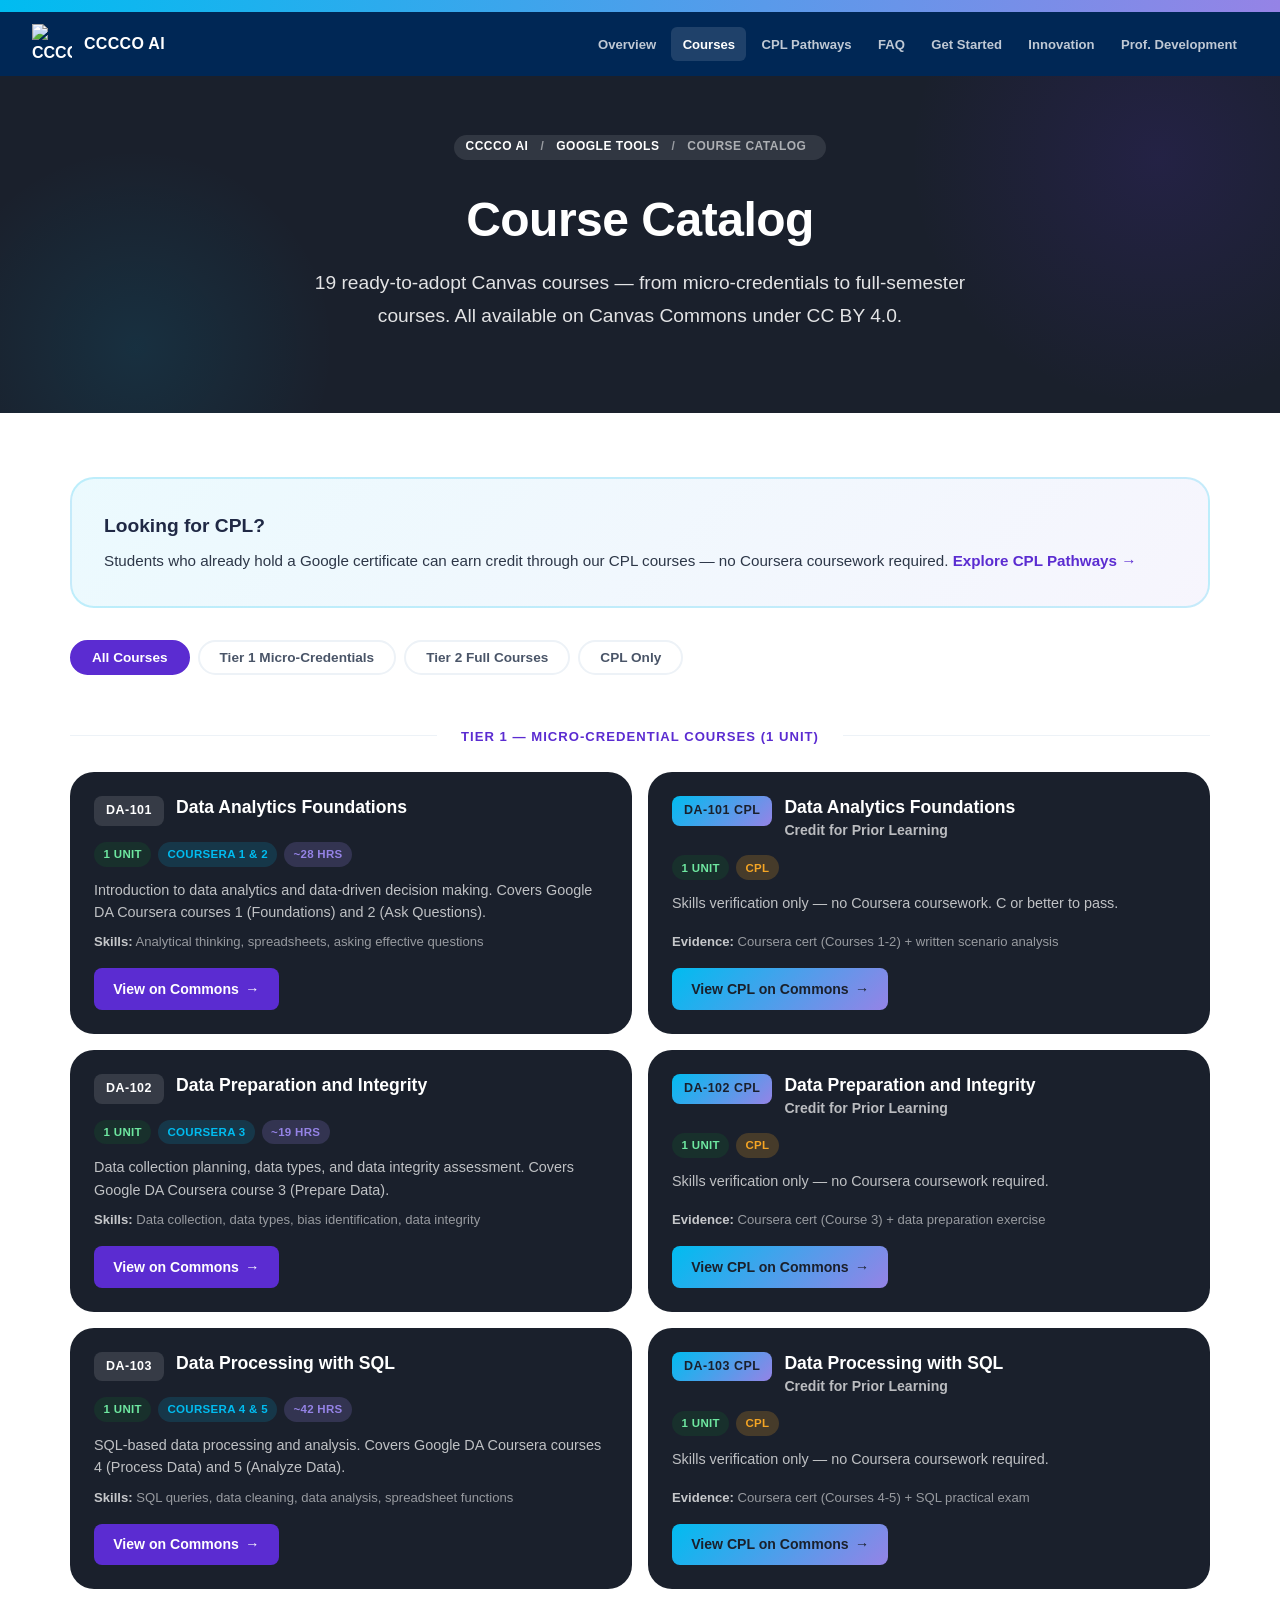
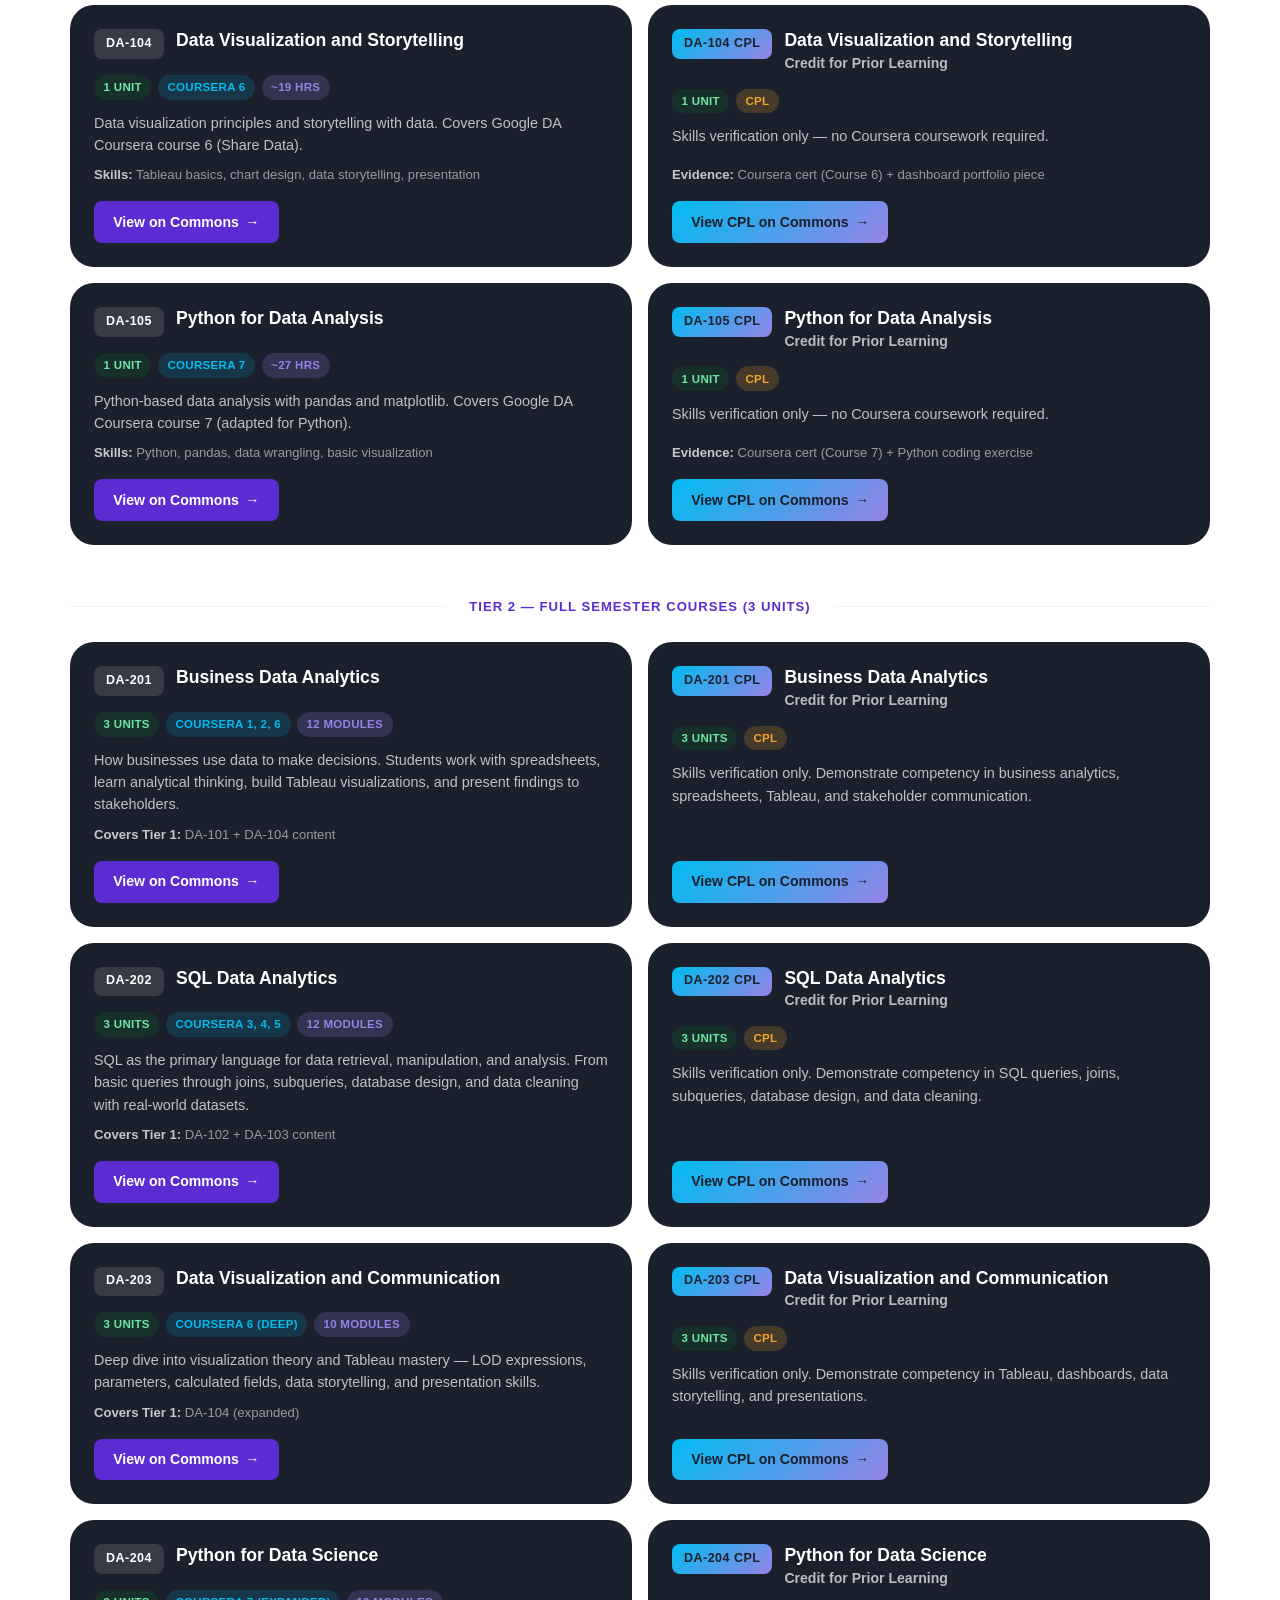
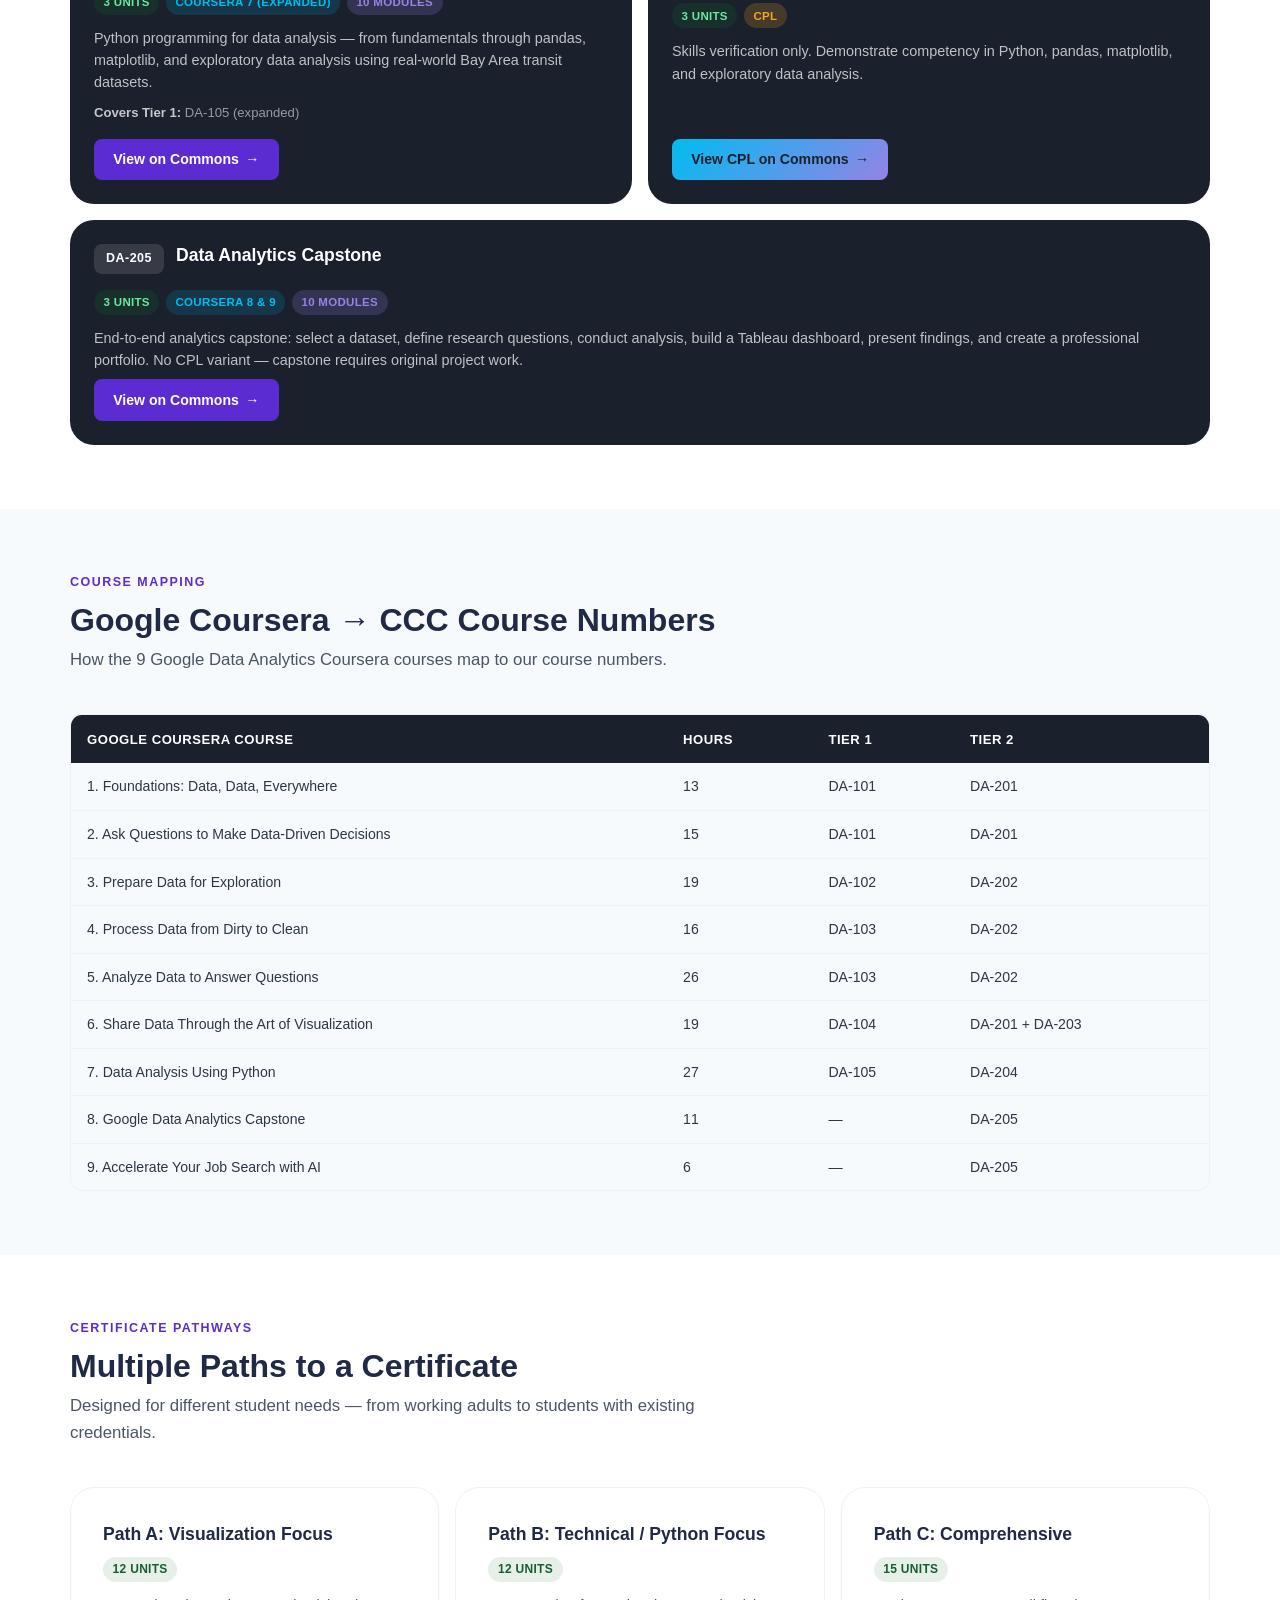
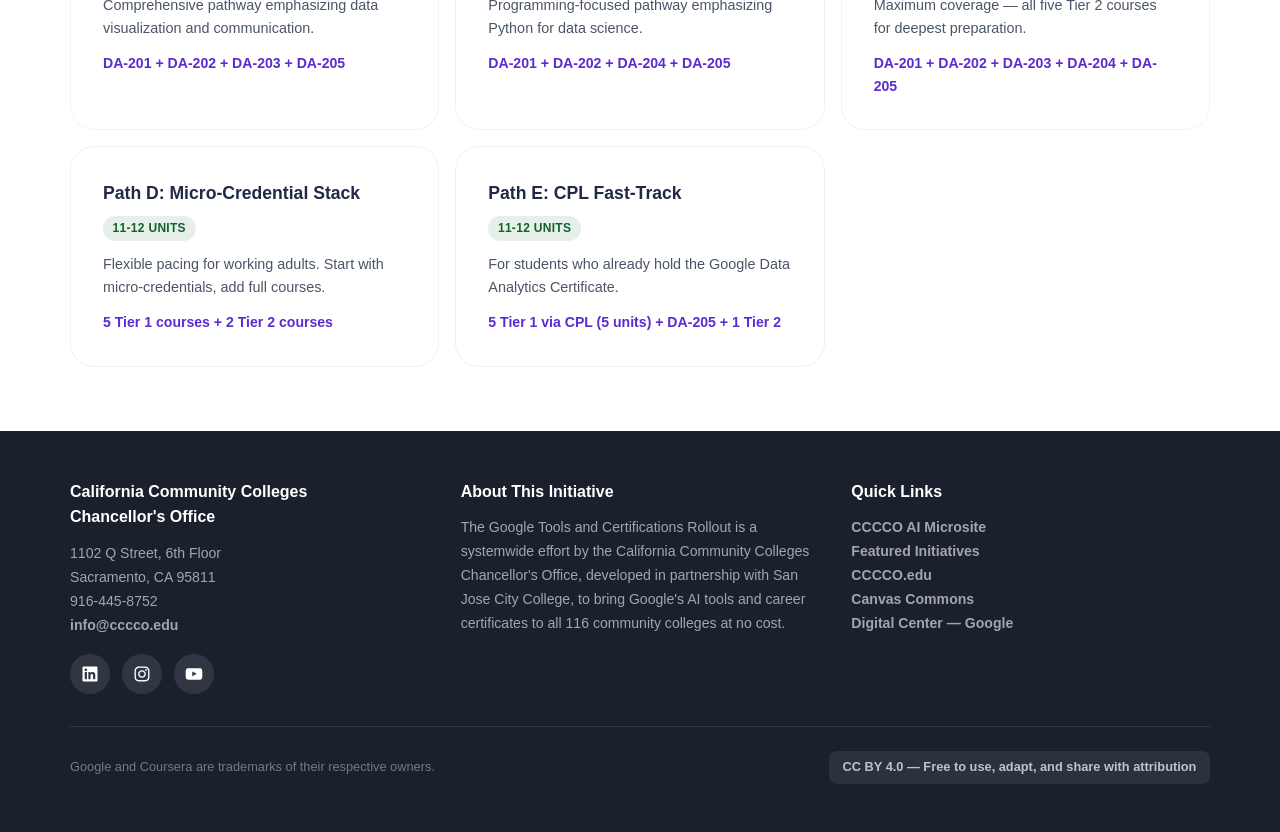
==== courses.html @ 45eefa28 "Initial microsite for CCC Google Tools & Certifications" ====
<!DOCTYPE html>
<html lang="en">
<head>
  <meta charset="UTF-8">
  <meta name="viewport" content="width=device-width, initial-scale=1.0">
  <title>Course Catalog — CCC Google Data Analytics</title>
  <link rel="stylesheet" href="css/style.css">
</head>
<body data-page="courses">

  <div id="site-header"></div>

  <!-- ═══ Hero ═══ -->
  <section class="hero hero-sm">
    <div class="container">
      <nav class="breadcrumb" aria-label="Breadcrumb">
        <a href="https://ai.cccco.edu/">CCCCO AI</a>
        <span class="sep">/</span>
        <a href="index.html">Google Tools</a>
        <span class="sep">/</span>
        <span class="current">Course Catalog</span>
      </nav>
      <h1>Course Catalog</h1>
      <p class="lead">19 ready-to-adopt Canvas courses — from micro-credentials to full-semester courses. All available on Canvas Commons under CC BY 4.0.</p>
    </div>
  </section>

  <!-- ═══ Courses ═══ -->
  <section>
    <div class="container">

      <div class="cpl-highlight mb-4">
        <h3>Looking for CPL?</h3>
        <p>Students who already hold a Google certificate can earn credit through our CPL courses — no Coursera coursework required. <a href="cpl.html">Explore CPL Pathways &rarr;</a></p>
      </div>

      <div class="filter-bar">
        <button class="filter-btn active" onclick="filterCourses('all', this)">All Courses</button>
        <button class="filter-btn" onclick="filterCourses('tier1', this)">Tier 1 Micro-Credentials</button>
        <button class="filter-btn" onclick="filterCourses('tier2', this)">Tier 2 Full Courses</button>
        <button class="filter-btn" onclick="filterCourses('cpl', this)">CPL Only</button>
      </div>

      <!-- ── Tier 1 ── -->
      <div class="tier-divider" data-tier="tier1"><span>Tier 1 — Micro-Credential Courses (1 Unit)</span></div>
      <div class="card-grid">

        <div class="card course-card" data-tier="tier1" data-cpl="no">
          <div class="card-inner">
            <div class="card-top"><span class="card-id">DA-101</span><div class="card-title">Data Analytics Foundations</div></div>
            <div class="card-meta"><span class="meta-tag units">1 Unit</span><span class="meta-tag coursera">Coursera 1 &amp; 2</span><span class="meta-tag hours">~28 hrs</span></div>
            <p class="card-desc">Introduction to data analytics and data-driven decision making. Covers Google DA Coursera courses 1 (Foundations) and 2 (Ask Questions).</p>
            <p class="card-skills"><strong>Skills:</strong> Analytical thinking, spreadsheets, asking effective questions</p>
            <div class="card-actions"><a href="https://lor.instructure.com/resources?query=DA-101+CCC+Google+Data+Analytics&type=Course" target="_blank" class="btn btn-primary">View on Commons <span class="arrow">&rarr;</span></a></div>
          </div>
        </div>

        <div class="card course-card" data-tier="tier1" data-cpl="yes">
          <div class="card-inner">
            <div class="card-top"><span class="card-id cpl">DA-101 CPL</span><div class="card-title">Data Analytics Foundations<em>Credit for Prior Learning</em></div></div>
            <div class="card-meta"><span class="meta-tag units">1 Unit</span><span class="meta-tag cpl-tag">CPL</span></div>
            <p class="card-desc">Skills verification only — no Coursera coursework. C or better to pass.</p>
            <p class="card-skills"><strong>Evidence:</strong> Coursera cert (Courses 1-2) + written scenario analysis</p>
            <div class="card-actions"><a href="https://lor.instructure.com/resources?query=Data+Analytics+Foundations+CPL+CCC+Google&type=Course" target="_blank" class="btn btn-teal">View CPL on Commons <span class="arrow">&rarr;</span></a></div>
          </div>
        </div>

        <div class="card course-card" data-tier="tier1" data-cpl="no">
          <div class="card-inner">
            <div class="card-top"><span class="card-id">DA-102</span><div class="card-title">Data Preparation and Integrity</div></div>
            <div class="card-meta"><span class="meta-tag units">1 Unit</span><span class="meta-tag coursera">Coursera 3</span><span class="meta-tag hours">~19 hrs</span></div>
            <p class="card-desc">Data collection planning, data types, and data integrity assessment. Covers Google DA Coursera course 3 (Prepare Data).</p>
            <p class="card-skills"><strong>Skills:</strong> Data collection, data types, bias identification, data integrity</p>
            <div class="card-actions"><a href="https://lor.instructure.com/resources?query=DA-102+Data+Preparation+CCC+Google&type=Course" target="_blank" class="btn btn-primary">View on Commons <span class="arrow">&rarr;</span></a></div>
          </div>
        </div>

        <div class="card course-card" data-tier="tier1" data-cpl="yes">
          <div class="card-inner">
            <div class="card-top"><span class="card-id cpl">DA-102 CPL</span><div class="card-title">Data Preparation and Integrity<em>Credit for Prior Learning</em></div></div>
            <div class="card-meta"><span class="meta-tag units">1 Unit</span><span class="meta-tag cpl-tag">CPL</span></div>
            <p class="card-desc">Skills verification only — no Coursera coursework required.</p>
            <p class="card-skills"><strong>Evidence:</strong> Coursera cert (Course 3) + data preparation exercise</p>
            <div class="card-actions"><a href="https://lor.instructure.com/resources?query=DA-102+Data+Preparation+Integrity+CPL+CCC&type=Course" target="_blank" class="btn btn-teal">View CPL on Commons <span class="arrow">&rarr;</span></a></div>
          </div>
        </div>

        <div class="card course-card" data-tier="tier1" data-cpl="no">
          <div class="card-inner">
            <div class="card-top"><span class="card-id">DA-103</span><div class="card-title">Data Processing with SQL</div></div>
            <div class="card-meta"><span class="meta-tag units">1 Unit</span><span class="meta-tag coursera">Coursera 4 &amp; 5</span><span class="meta-tag hours">~42 hrs</span></div>
            <p class="card-desc">SQL-based data processing and analysis. Covers Google DA Coursera courses 4 (Process Data) and 5 (Analyze Data).</p>
            <p class="card-skills"><strong>Skills:</strong> SQL queries, data cleaning, data analysis, spreadsheet functions</p>
            <div class="card-actions"><a href="https://lor.instructure.com/resources?query=DA-103+Data+Processing+SQL+CCC+Google&type=Course" target="_blank" class="btn btn-primary">View on Commons <span class="arrow">&rarr;</span></a></div>
          </div>
        </div>

        <div class="card course-card" data-tier="tier1" data-cpl="yes">
          <div class="card-inner">
            <div class="card-top"><span class="card-id cpl">DA-103 CPL</span><div class="card-title">Data Processing with SQL<em>Credit for Prior Learning</em></div></div>
            <div class="card-meta"><span class="meta-tag units">1 Unit</span><span class="meta-tag cpl-tag">CPL</span></div>
            <p class="card-desc">Skills verification only — no Coursera coursework required.</p>
            <p class="card-skills"><strong>Evidence:</strong> Coursera cert (Courses 4-5) + SQL practical exam</p>
            <div class="card-actions"><a href="https://lor.instructure.com/resources?query=DA-103+Data+Processing+SQL+CPL+CCC&type=Course" target="_blank" class="btn btn-teal">View CPL on Commons <span class="arrow">&rarr;</span></a></div>
          </div>
        </div>

        <div class="card course-card" data-tier="tier1" data-cpl="no">
          <div class="card-inner">
            <div class="card-top"><span class="card-id">DA-104</span><div class="card-title">Data Visualization and Storytelling</div></div>
            <div class="card-meta"><span class="meta-tag units">1 Unit</span><span class="meta-tag coursera">Coursera 6</span><span class="meta-tag hours">~19 hrs</span></div>
            <p class="card-desc">Data visualization principles and storytelling with data. Covers Google DA Coursera course 6 (Share Data).</p>
            <p class="card-skills"><strong>Skills:</strong> Tableau basics, chart design, data storytelling, presentation</p>
            <div class="card-actions"><a href="https://lor.instructure.com/resources?query=DA-104+Data+Visualization+Storytelling+CCC+Google&type=Course" target="_blank" class="btn btn-primary">View on Commons <span class="arrow">&rarr;</span></a></div>
          </div>
        </div>

        <div class="card course-card" data-tier="tier1" data-cpl="yes">
          <div class="card-inner">
            <div class="card-top"><span class="card-id cpl">DA-104 CPL</span><div class="card-title">Data Visualization and Storytelling<em>Credit for Prior Learning</em></div></div>
            <div class="card-meta"><span class="meta-tag units">1 Unit</span><span class="meta-tag cpl-tag">CPL</span></div>
            <p class="card-desc">Skills verification only — no Coursera coursework required.</p>
            <p class="card-skills"><strong>Evidence:</strong> Coursera cert (Course 6) + dashboard portfolio piece</p>
            <div class="card-actions"><a href="https://lor.instructure.com/resources?query=DA-104+Data+Visualization+Storytelling+CPL+CCC&type=Course" target="_blank" class="btn btn-teal">View CPL on Commons <span class="arrow">&rarr;</span></a></div>
          </div>
        </div>

        <div class="card course-card" data-tier="tier1" data-cpl="no">
          <div class="card-inner">
            <div class="card-top"><span class="card-id">DA-105</span><div class="card-title">Python for Data Analysis</div></div>
            <div class="card-meta"><span class="meta-tag units">1 Unit</span><span class="meta-tag coursera">Coursera 7</span><span class="meta-tag hours">~27 hrs</span></div>
            <p class="card-desc">Python-based data analysis with pandas and matplotlib. Covers Google DA Coursera course 7 (adapted for Python).</p>
            <p class="card-skills"><strong>Skills:</strong> Python, pandas, data wrangling, basic visualization</p>
            <div class="card-actions"><a href="https://lor.instructure.com/resources?query=DA-105+Python+Data+Analysis+CCC+Google&type=Course" target="_blank" class="btn btn-primary">View on Commons <span class="arrow">&rarr;</span></a></div>
          </div>
        </div>

        <div class="card course-card" data-tier="tier1" data-cpl="yes">
          <div class="card-inner">
            <div class="card-top"><span class="card-id cpl">DA-105 CPL</span><div class="card-title">Python for Data Analysis<em>Credit for Prior Learning</em></div></div>
            <div class="card-meta"><span class="meta-tag units">1 Unit</span><span class="meta-tag cpl-tag">CPL</span></div>
            <p class="card-desc">Skills verification only — no Coursera coursework required.</p>
            <p class="card-skills"><strong>Evidence:</strong> Coursera cert (Course 7) + Python coding exercise</p>
            <div class="card-actions"><a href="https://lor.instructure.com/resources?query=DA-105+Python+Data+Analysis+CPL+CCC&type=Course" target="_blank" class="btn btn-teal">View CPL on Commons <span class="arrow">&rarr;</span></a></div>
          </div>
        </div>

      </div>

      <!-- ── Tier 2 ── -->
      <div class="tier-divider" data-tier="tier2"><span>Tier 2 — Full Semester Courses (3 Units)</span></div>
      <div class="card-grid">

        <div class="card course-card" data-tier="tier2" data-cpl="no">
          <div class="card-inner">
            <div class="card-top"><span class="card-id">DA-201</span><div class="card-title">Business Data Analytics</div></div>
            <div class="card-meta"><span class="meta-tag units">3 Units</span><span class="meta-tag coursera">Coursera 1, 2, 6</span><span class="meta-tag hours">12 Modules</span></div>
            <p class="card-desc">How businesses use data to make decisions. Students work with spreadsheets, learn analytical thinking, build Tableau visualizations, and present findings to stakeholders.</p>
            <p class="card-skills"><strong>Covers Tier 1:</strong> DA-101 + DA-104 content</p>
            <div class="card-actions"><a href="https://lor.instructure.com/resources?query=DA-201+Business+Data+Analytics+CCC+Google&type=Course" target="_blank" class="btn btn-primary">View on Commons <span class="arrow">&rarr;</span></a></div>
          </div>
        </div>

        <div class="card course-card" data-tier="tier2" data-cpl="yes">
          <div class="card-inner">
            <div class="card-top"><span class="card-id cpl">DA-201 CPL</span><div class="card-title">Business Data Analytics<em>Credit for Prior Learning</em></div></div>
            <div class="card-meta"><span class="meta-tag units">3 Units</span><span class="meta-tag cpl-tag">CPL</span></div>
            <p class="card-desc">Skills verification only. Demonstrate competency in business analytics, spreadsheets, Tableau, and stakeholder communication.</p>
            <div class="card-actions"><a href="https://lor.instructure.com/resources?query=DA-201+Business+Data+Analytics+CPL+CCC&type=Course" target="_blank" class="btn btn-teal">View CPL on Commons <span class="arrow">&rarr;</span></a></div>
          </div>
        </div>

        <div class="card course-card" data-tier="tier2" data-cpl="no">
          <div class="card-inner">
            <div class="card-top"><span class="card-id">DA-202</span><div class="card-title">SQL Data Analytics</div></div>
            <div class="card-meta"><span class="meta-tag units">3 Units</span><span class="meta-tag coursera">Coursera 3, 4, 5</span><span class="meta-tag hours">12 Modules</span></div>
            <p class="card-desc">SQL as the primary language for data retrieval, manipulation, and analysis. From basic queries through joins, subqueries, database design, and data cleaning with real-world datasets.</p>
            <p class="card-skills"><strong>Covers Tier 1:</strong> DA-102 + DA-103 content</p>
            <div class="card-actions"><a href="https://lor.instructure.com/resources?query=DA-202+SQL+Data+Analytics+CCC+Google&type=Course" target="_blank" class="btn btn-primary">View on Commons <span class="arrow">&rarr;</span></a></div>
          </div>
        </div>

        <div class="card course-card" data-tier="tier2" data-cpl="yes">
          <div class="card-inner">
            <div class="card-top"><span class="card-id cpl">DA-202 CPL</span><div class="card-title">SQL Data Analytics<em>Credit for Prior Learning</em></div></div>
            <div class="card-meta"><span class="meta-tag units">3 Units</span><span class="meta-tag cpl-tag">CPL</span></div>
            <p class="card-desc">Skills verification only. Demonstrate competency in SQL queries, joins, subqueries, database design, and data cleaning.</p>
            <div class="card-actions"><a href="https://lor.instructure.com/resources?query=DA-202+SQL+Data+Analytics+CPL+CCC&type=Course" target="_blank" class="btn btn-teal">View CPL on Commons <span class="arrow">&rarr;</span></a></div>
          </div>
        </div>

        <div class="card course-card" data-tier="tier2" data-cpl="no">
          <div class="card-inner">
            <div class="card-top"><span class="card-id">DA-203</span><div class="card-title">Data Visualization and Communication</div></div>
            <div class="card-meta"><span class="meta-tag units">3 Units</span><span class="meta-tag coursera">Coursera 6 (deep)</span><span class="meta-tag hours">10 Modules</span></div>
            <p class="card-desc">Deep dive into visualization theory and Tableau mastery — LOD expressions, parameters, calculated fields, data storytelling, and presentation skills.</p>
            <p class="card-skills"><strong>Covers Tier 1:</strong> DA-104 (expanded)</p>
            <div class="card-actions"><a href="https://lor.instructure.com/resources?query=DA-203+Data+Visualization+Communication+CCC+Google&type=Course" target="_blank" class="btn btn-primary">View on Commons <span class="arrow">&rarr;</span></a></div>
          </div>
        </div>

        <div class="card course-card" data-tier="tier2" data-cpl="yes">
          <div class="card-inner">
            <div class="card-top"><span class="card-id cpl">DA-203 CPL</span><div class="card-title">Data Visualization and Communication<em>Credit for Prior Learning</em></div></div>
            <div class="card-meta"><span class="meta-tag units">3 Units</span><span class="meta-tag cpl-tag">CPL</span></div>
            <p class="card-desc">Skills verification only. Demonstrate competency in Tableau, dashboards, data storytelling, and presentations.</p>
            <div class="card-actions"><a href="https://lor.instructure.com/resources?query=DA-203+Data+Visualization+Communication+CPL+CCC&type=Course" target="_blank" class="btn btn-teal">View CPL on Commons <span class="arrow">&rarr;</span></a></div>
          </div>
        </div>

        <div class="card course-card" data-tier="tier2" data-cpl="no">
          <div class="card-inner">
            <div class="card-top"><span class="card-id">DA-204</span><div class="card-title">Python for Data Science</div></div>
            <div class="card-meta"><span class="meta-tag units">3 Units</span><span class="meta-tag coursera">Coursera 7 (expanded)</span><span class="meta-tag hours">10 Modules</span></div>
            <p class="card-desc">Python programming for data analysis — from fundamentals through pandas, matplotlib, and exploratory data analysis using real-world Bay Area transit datasets.</p>
            <p class="card-skills"><strong>Covers Tier 1:</strong> DA-105 (expanded)</p>
            <div class="card-actions"><a href="https://lor.instructure.com/resources?query=DA-204+Python+Data+Science+CCC+Google&type=Course" target="_blank" class="btn btn-primary">View on Commons <span class="arrow">&rarr;</span></a></div>
          </div>
        </div>

        <div class="card course-card" data-tier="tier2" data-cpl="yes">
          <div class="card-inner">
            <div class="card-top"><span class="card-id cpl">DA-204 CPL</span><div class="card-title">Python for Data Science<em>Credit for Prior Learning</em></div></div>
            <div class="card-meta"><span class="meta-tag units">3 Units</span><span class="meta-tag cpl-tag">CPL</span></div>
            <p class="card-desc">Skills verification only. Demonstrate competency in Python, pandas, matplotlib, and exploratory data analysis.</p>
            <div class="card-actions"><a href="https://lor.instructure.com/resources?query=DA-204+Python+Data+Science+CPL+CCC&type=Course" target="_blank" class="btn btn-teal">View CPL on Commons <span class="arrow">&rarr;</span></a></div>
          </div>
        </div>

        <div class="card course-card" data-tier="tier2" data-cpl="no" style="grid-column: span 2;">
          <div class="card-inner">
            <div class="card-top"><span class="card-id">DA-205</span><div class="card-title">Data Analytics Capstone</div></div>
            <div class="card-meta"><span class="meta-tag units">3 Units</span><span class="meta-tag coursera">Coursera 8 &amp; 9</span><span class="meta-tag hours">10 Modules</span></div>
            <p class="card-desc">End-to-end analytics capstone: select a dataset, define research questions, conduct analysis, build a Tableau dashboard, present findings, and create a professional portfolio. No CPL variant — capstone requires original project work.</p>
            <div class="card-actions"><a href="https://lor.instructure.com/resources?query=DA-205+Data+Analytics+Capstone+CCC+Google&type=Course" target="_blank" class="btn btn-primary">View on Commons <span class="arrow">&rarr;</span></a></div>
          </div>
        </div>

      </div>
    </div>
  </section>

  <!-- ═══ Course Mapping ═══ -->
  <section class="bg-light">
    <div class="container">
      <p class="section-label">Course Mapping</p>
      <h2 class="section-title">Google Coursera &rarr; CCC Course Numbers</h2>
      <p class="section-subtitle">How the 9 Google Data Analytics Coursera courses map to our course numbers.</p>
      <table class="data-table">
        <thead><tr><th>Google Coursera Course</th><th>Hours</th><th>Tier 1</th><th>Tier 2</th></tr></thead>
        <tbody>
          <tr><td>1. Foundations: Data, Data, Everywhere</td><td>13</td><td>DA-101</td><td>DA-201</td></tr>
          <tr><td>2. Ask Questions to Make Data-Driven Decisions</td><td>15</td><td>DA-101</td><td>DA-201</td></tr>
          <tr><td>3. Prepare Data for Exploration</td><td>19</td><td>DA-102</td><td>DA-202</td></tr>
          <tr><td>4. Process Data from Dirty to Clean</td><td>16</td><td>DA-103</td><td>DA-202</td></tr>
          <tr><td>5. Analyze Data to Answer Questions</td><td>26</td><td>DA-103</td><td>DA-202</td></tr>
          <tr><td>6. Share Data Through the Art of Visualization</td><td>19</td><td>DA-104</td><td>DA-201 + DA-203</td></tr>
          <tr><td>7. Data Analysis Using Python</td><td>27</td><td>DA-105</td><td>DA-204</td></tr>
          <tr><td>8. Google Data Analytics Capstone</td><td>11</td><td>&mdash;</td><td>DA-205</td></tr>
          <tr><td>9. Accelerate Your Job Search with AI</td><td>6</td><td>&mdash;</td><td>DA-205</td></tr>
        </tbody>
      </table>
    </div>
  </section>

  <!-- ═══ Pathways ═══ -->
  <section>
    <div class="container">
      <p class="section-label">Certificate Pathways</p>
      <h2 class="section-title">Multiple Paths to a Certificate</h2>
      <p class="section-subtitle">Designed for different student needs — from working adults to students with existing credentials.</p>
      <div class="pathway-grid">
        <div class="pathway-card">
          <h3>Path A: Visualization Focus</h3>
          <span class="pathway-units">12 Units</span>
          <p>Comprehensive pathway emphasizing data visualization and communication.</p>
          <div class="pathway-courses">DA-201 + DA-202 + DA-203 + DA-205</div>
        </div>
        <div class="pathway-card">
          <h3>Path B: Technical / Python Focus</h3>
          <span class="pathway-units">12 Units</span>
          <p>Programming-focused pathway emphasizing Python for data science.</p>
          <div class="pathway-courses">DA-201 + DA-202 + DA-204 + DA-205</div>
        </div>
        <div class="pathway-card">
          <h3>Path C: Comprehensive</h3>
          <span class="pathway-units">15 Units</span>
          <p>Maximum coverage — all five Tier 2 courses for deepest preparation.</p>
          <div class="pathway-courses">DA-201 + DA-202 + DA-203 + DA-204 + DA-205</div>
        </div>
        <div class="pathway-card">
          <h3>Path D: Micro-Credential Stack</h3>
          <span class="pathway-units">11-12 Units</span>
          <p>Flexible pacing for working adults. Start with micro-credentials, add full courses.</p>
          <div class="pathway-courses">5 Tier 1 courses + 2 Tier 2 courses</div>
        </div>
        <div class="pathway-card">
          <h3>Path E: CPL Fast-Track</h3>
          <span class="pathway-units">11-12 Units</span>
          <p>For students who already hold the Google Data Analytics Certificate.</p>
          <div class="pathway-courses">5 Tier 1 via CPL (5 units) + DA-205 + 1 Tier 2</div>
        </div>
      </div>
    </div>
  </section>

  <div id="site-footer"></div>
  <script src="js/components.js"></script>
</body>
</html>
---- css/style.css ----
/* ═══════════════════════════════════════════════
   CCC Google Tools & Certifications Microsite
   Themed to match ai.cccco.edu
   ═══════════════════════════════════════════════ */

@import url('https://use.typekit.net/yru2ehw.css');

:root {
  --palette1: #005092;
  --palette2: #002755;
  --palette3: #1A202C;
  --palette4: #2D3748;
  --palette5: #4A5568;
  --palette6: #718096;
  --palette7: #EDF2F7;
  --palette8: #F7FAFC;
  --palette9: #ffffff;
  --color-text: #202945;
  --purple: #5B2CD1;
  --teal: #00BCF0;
  --lavender: #9583E6;
  --green: #13612e;
  --orange: #f7630c;
  --gold: #f5a524;
  --font-body: 'tt-commons-pro', -apple-system, BlinkMacSystemFont, 'Segoe UI', sans-serif;
  --font-serif: 'MetaSerifPro', Georgia, serif;
  --font-display: 'solano-gothic-pro-mvb', 'tt-commons-pro', sans-serif;
  --radius: 24px;
  --radius-sm: 12px;
  --max-w: 1140px;
}

*, *::before, *::after { margin: 0; padding: 0; box-sizing: border-box; }

body {
  font-family: var(--font-body);
  color: var(--color-text);
  line-height: 1.6;
  background: var(--palette9);
  -webkit-font-smoothing: antialiased;
  -moz-osx-font-smoothing: grayscale;
}

strong, b { font-weight: 600; }
a { font-weight: 600; text-decoration: none; color: var(--purple); }
a:hover { text-decoration: underline; }
img { max-width: 100%; height: auto; }

/* ── Gradient top bar ── */
.gradient-bar {
  height: 12px;
  background: linear-gradient(90deg, var(--teal) 0%, var(--lavender) 100%);
}

/* ── Header ── */
.site-header {
  background: var(--palette2);
  color: var(--palette9);
  padding: 0 2rem;
  display: flex;
  align-items: center;
  min-height: 64px;
  gap: 1rem;
  flex-wrap: wrap;
  position: sticky;
  top: 0;
  z-index: 100;
}
.site-header .brand {
  display: flex;
  align-items: center;
  gap: 0.75rem;
  text-decoration: none;
  color: var(--palette9);
  flex-shrink: 0;
}
.site-header .brand:hover { text-decoration: none; }
.site-header .brand img { height: 40px; width: 40px; }
.site-header .brand-text { font-size: 1rem; font-weight: 700; letter-spacing: 0.3px; }
.site-header nav { margin-left: auto; display: flex; gap: 0.25rem; align-items: center; flex-wrap: wrap; }
.site-header nav a {
  color: rgba(255,255,255,0.75);
  text-decoration: none;
  font-size: 0.82rem;
  font-weight: 600;
  padding: 0.4rem 0.7rem;
  border-radius: 6px;
  transition: all 0.2s;
}
.site-header nav a:hover { color: #fff; background: rgba(255,255,255,0.08); text-decoration: none; }
.site-header nav a.active { color: #fff; background: rgba(255,255,255,0.12); }

/* Mobile hamburger */
.mobile-toggle {
  display: none;
  background: none;
  border: none;
  color: var(--palette9);
  font-size: 1.5rem;
  cursor: pointer;
  padding: 0.25rem;
  margin-left: auto;
}
@media (max-width: 900px) {
  .mobile-toggle { display: block; }
  .site-header nav {
    display: none;
    width: 100%;
    flex-direction: column;
    align-items: stretch;
    padding-bottom: 0.5rem;
  }
  .site-header nav.open { display: flex; }
  .site-header nav a { padding: 0.6rem 0.7rem; }
}

/* ── Container / Section ── */
.container { max-width: var(--max-w); margin: 0 auto; }
section { padding: 4rem 2rem; }
@media (max-width: 767px) { section { padding: 2.5rem 1.25rem; } }
.bg-light { background: var(--palette8); }
.bg-dark { background: var(--palette3); color: var(--palette9); }

/* ── Section headings ── */
.section-label {
  font-size: 0.78rem;
  font-weight: 700;
  text-transform: uppercase;
  letter-spacing: 1.5px;
  color: var(--purple);
  margin-bottom: 0.5rem;
}
.bg-dark .section-label { color: var(--teal); }
.section-title {
  font-family: var(--font-display);
  font-size: 2rem;
  font-weight: 800;
  color: var(--color-text);
  margin-bottom: 0.5rem;
  line-height: 1.2;
}
.bg-dark .section-title { color: var(--palette9); }
.section-subtitle {
  color: var(--palette5);
  font-size: 1.05rem;
  margin-bottom: 2.5rem;
  max-width: 680px;
}
.bg-dark .section-subtitle { color: rgba(255,255,255,0.7); }

/* ── Hero ── */
.hero {
  background: var(--palette3);
  color: var(--palette9);
  padding: 5rem 2rem 4.5rem;
  text-align: center;
  position: relative;
  overflow: hidden;
}
.hero::before {
  content: '';
  position: absolute;
  top: -50%; right: -10%;
  width: 500px; height: 500px;
  border-radius: 50%;
  background: radial-gradient(circle, rgba(91,44,209,0.15) 0%, transparent 70%);
  pointer-events: none;
}
.hero::after {
  content: '';
  position: absolute;
  bottom: -40%; left: -5%;
  width: 400px; height: 400px;
  border-radius: 50%;
  background: radial-gradient(circle, rgba(0,188,240,0.1) 0%, transparent 70%);
  pointer-events: none;
}
.hero .container { position: relative; z-index: 1; }
.hero.hero-sm { padding: 3.5rem 2rem 3rem; }

/* Breadcrumb */
.breadcrumb {
  display: inline-flex;
  align-items: center;
  gap: 12px;
  padding: 2px 20px 4px 12px;
  border-radius: 20px;
  background: rgba(255,255,255,0.1);
  margin-bottom: 2rem;
  font-size: 12px;
  font-weight: 600;
  letter-spacing: 0.5px;
  text-transform: uppercase;
}
.breadcrumb a { color: #fff; text-decoration: none; font-weight: 600; }
.breadcrumb a:hover { text-decoration: underline; }
.breadcrumb .sep { opacity: 0.5; }
.breadcrumb .current { color: rgba(255,255,255,0.6); }

.hero h1 {
  font-family: var(--font-display);
  font-size: 3rem;
  font-weight: 800;
  margin-bottom: 1.25rem;
  line-height: 1.15;
  letter-spacing: -0.5px;
}
.hero p.lead {
  font-size: 1.2rem;
  max-width: 720px;
  margin: 0 auto 2rem;
  opacity: 0.88;
  line-height: 1.7;
}
@media (max-width: 768px) {
  .hero h1 { font-size: 2rem; }
  .hero p.lead { font-size: 1rem; }
}

/* Hero stats row */
.hero-stats {
  display: flex;
  justify-content: center;
  gap: 2.5rem;
  flex-wrap: wrap;
  margin-top: 2rem;
}
.hero-stat { text-align: center; }
.hero-stat .num {
  font-family: var(--font-display);
  font-size: 2.5rem;
  font-weight: 800;
  display: block;
  line-height: 1;
  background: linear-gradient(135deg, var(--teal), var(--lavender));
  -webkit-background-clip: text;
  -webkit-text-fill-color: transparent;
  background-clip: text;
}
.hero-stat .label {
  font-size: 0.85rem;
  font-weight: 600;
  text-transform: uppercase;
  letter-spacing: 0.5px;
  opacity: 0.7;
  margin-top: 0.25rem;
}

/* ── Buttons ── */
.btn {
  display: inline-flex;
  align-items: center;
  gap: 0.4rem;
  padding: 0.6rem 1.2rem;
  border-radius: 8px;
  font-family: var(--font-body);
  font-size: 0.88rem;
  font-weight: 600;
  text-decoration: none;
  transition: all 0.2s;
  border: none;
  cursor: pointer;
}
.btn:hover { text-decoration: none; }
.btn .arrow { transition: transform 0.2s; }
.btn:hover .arrow { transform: translateX(3px); }
.btn-primary { background: var(--purple); color: #fff; }
.btn-primary:hover { background: #4a20b8; color: #fff; }
.btn-teal { background: linear-gradient(135deg, var(--teal), var(--lavender)); color: var(--palette3); }
.btn-teal:hover { opacity: 0.9; color: var(--palette3); }
.btn-outline-light {
  background: rgba(255,255,255,0.08);
  color: rgba(255,255,255,0.85);
  border: 1.5px solid rgba(255,255,255,0.2);
}
.btn-outline-light:hover { background: rgba(255,255,255,0.15); color: #fff; }
.btn-outline {
  background: transparent;
  color: var(--purple);
  border: 2px solid var(--purple);
}
.btn-outline:hover { background: var(--purple); color: #fff; }
.btn-lg { padding: 0.75rem 1.5rem; font-size: 1rem; }

/* ── Cards (dark bg, ai.cccco.edu style) ── */
.card-grid {
  display: grid;
  grid-template-columns: repeat(2, 1fr);
  gap: 1rem;
}
@media (max-width: 860px) { .card-grid { grid-template-columns: 1fr; } }
.card-grid-3 { grid-template-columns: repeat(3, 1fr); }
@media (max-width: 960px) { .card-grid-3 { grid-template-columns: repeat(2, 1fr); } }
@media (max-width: 600px) { .card-grid-3 { grid-template-columns: 1fr; } }

.card {
  position: relative;
  overflow: hidden;
  border-radius: var(--radius);
  background: var(--palette3);
  color: var(--palette9);
  display: flex;
  flex-direction: column;
  transition: transform 0.25s ease, box-shadow 0.25s ease;
}
.card:hover {
  transform: translateY(-4px);
  box-shadow: 0 12px 40px rgba(0,0,0,0.2);
}
.card::before {
  content: '';
  position: absolute;
  inset: 0;
  background: var(--purple);
  opacity: 0;
  transition: opacity 0.3s ease;
  z-index: 1;
  pointer-events: none;
}
.card:hover::before { opacity: 0.08; }
.card-inner {
  position: relative;
  z-index: 2;
  padding: 1.5rem;
  display: flex;
  flex-direction: column;
  flex: 1;
}

/* Light cards */
.card-light {
  background: var(--palette9);
  color: var(--color-text);
  border: 1px solid var(--palette7);
}
.card-light::before { display: none; }
.card-light:hover { box-shadow: 0 8px 24px rgba(0,0,0,0.08); }
.card-light .card-inner p { color: var(--palette5); }

/* ── Course card specifics ── */
.card-top {
  display: flex;
  align-items: flex-start;
  gap: 0.75rem;
  margin-bottom: 1rem;
}
.card-id {
  font-family: var(--font-display);
  font-weight: 800;
  font-size: 0.78rem;
  padding: 0.3rem 0.75rem;
  border-radius: 8px;
  white-space: nowrap;
  flex-shrink: 0;
  background: rgba(255,255,255,0.12);
  color: var(--palette9);
  letter-spacing: 0.5px;
}
.card-id.cpl {
  background: linear-gradient(135deg, var(--teal), var(--lavender));
  color: var(--palette3);
}
.card-title {
  font-family: var(--font-display);
  font-size: 1.1rem;
  font-weight: 700;
  line-height: 1.3;
}
.card-title em {
  font-style: normal;
  font-size: 0.88rem;
  opacity: 0.7;
  display: block;
  margin-top: 2px;
}
.card-meta {
  display: flex;
  flex-wrap: wrap;
  gap: 0.4rem;
  margin-bottom: 0.75rem;
}
.meta-tag {
  font-size: 0.72rem;
  font-weight: 700;
  padding: 0.2rem 0.6rem;
  border-radius: 50px;
  text-transform: uppercase;
  letter-spacing: 0.3px;
}
.meta-tag.units { background: rgba(19,97,46,0.25); color: #6ee7a0; }
.meta-tag.coursera { background: rgba(0,188,240,0.15); color: var(--teal); }
.meta-tag.hours { background: rgba(149,131,230,0.2); color: var(--lavender); }
.meta-tag.cpl-tag { background: rgba(245,165,36,0.2); color: var(--gold); }

.card-desc {
  font-size: 0.9rem;
  color: rgba(255,255,255,0.72);
  line-height: 1.55;
  margin-bottom: 0.5rem;
  flex: 1;
}
.card-skills {
  font-size: 0.82rem;
  color: rgba(255,255,255,0.55);
  margin-bottom: 1rem;
}
.card-skills strong { color: rgba(255,255,255,0.75); }
.card-actions {
  display: flex;
  gap: 0.5rem;
  flex-wrap: wrap;
  margin-top: auto;
}

/* ── Tier divider ── */
.tier-divider {
  text-align: center;
  margin: 3rem 0 1.5rem;
  position: relative;
}
.tier-divider::before {
  content: '';
  position: absolute;
  top: 50%;
  left: 0; right: 0;
  height: 1px;
  background: var(--palette7);
}
.tier-divider span {
  position: relative;
  background: var(--palette9);
  padding: 0 1.5rem;
  font-family: var(--font-display);
  font-size: 0.82rem;
  font-weight: 700;
  color: var(--purple);
  text-transform: uppercase;
  letter-spacing: 1px;
}
.bg-light .tier-divider span { background: var(--palette8); }

/* ── Filter tabs ── */
.filter-bar {
  display: flex;
  gap: 0.5rem;
  margin-bottom: 2rem;
  flex-wrap: wrap;
}
.filter-btn {
  font-family: var(--font-body);
  padding: 0.5rem 1.25rem;
  border: 2px solid var(--palette7);
  border-radius: 50px;
  background: var(--palette9);
  color: var(--palette5);
  font-weight: 600;
  font-size: 0.85rem;
  cursor: pointer;
  transition: all 0.2s;
}
.filter-btn:hover { border-color: var(--purple); color: var(--purple); }
.filter-btn.active { background: var(--purple); border-color: var(--purple); color: var(--palette9); }

/* ── Info box grid ── */
.info-grid {
  display: grid;
  grid-template-columns: repeat(auto-fill, minmax(320px, 1fr));
  gap: 1rem;
}
.info-box {
  background: var(--palette9);
  border-radius: var(--radius);
  padding: 2rem;
  border: 1px solid var(--palette7);
  transition: box-shadow 0.2s;
}
.info-box:hover { box-shadow: 0 8px 24px rgba(0,0,0,0.06); }
.info-box .step-num {
  display: inline-flex;
  align-items: center;
  justify-content: center;
  width: 36px; height: 36px;
  border-radius: 50%;
  background: linear-gradient(135deg, var(--teal), var(--lavender));
  color: var(--palette3);
  font-weight: 800;
  font-size: 0.9rem;
  margin-bottom: 0.75rem;
}
.info-box h3 {
  font-family: var(--font-display);
  font-size: 1.05rem;
  font-weight: 700;
  color: var(--color-text);
  margin-bottom: 0.75rem;
}
.info-box p, .info-box li {
  font-size: 0.9rem;
  color: var(--palette5);
  line-height: 1.6;
}
.info-box ul { padding-left: 1.25rem; }
.info-box li { margin-bottom: 0.3rem; }
code {
  background: var(--palette7);
  padding: 0.15rem 0.4rem;
  border-radius: 4px;
  font-size: 0.85rem;
}

/* ── Pathway cards ── */
.pathway-grid {
  display: grid;
  grid-template-columns: repeat(auto-fill, minmax(300px, 1fr));
  gap: 1rem;
}
.pathway-card {
  background: var(--palette9);
  border-radius: var(--radius);
  padding: 2rem;
  border: 1px solid var(--palette7);
  transition: box-shadow 0.2s;
}
.pathway-card:hover { box-shadow: 0 8px 24px rgba(0,0,0,0.06); }
.pathway-card h3 {
  font-family: var(--font-display);
  font-size: 1.1rem;
  font-weight: 700;
  color: var(--color-text);
  margin-bottom: 0.4rem;
}
.pathway-units {
  display: inline-block;
  font-size: 0.75rem;
  font-weight: 700;
  padding: 0.2rem 0.6rem;
  border-radius: 50px;
  background: rgba(19,97,46,0.1);
  color: var(--green);
  margin-bottom: 0.75rem;
  text-transform: uppercase;
  letter-spacing: 0.3px;
}
.pathway-card p { font-size: 0.9rem; color: var(--palette5); margin-bottom: 0.75rem; }
.pathway-courses {
  font-family: var(--font-display);
  font-size: 0.88rem;
  font-weight: 700;
  color: var(--purple);
}

/* ── Tables ── */
.data-table {
  width: 100%;
  border-collapse: separate;
  border-spacing: 0;
  font-size: 0.88rem;
  border-radius: var(--radius-sm);
  overflow: hidden;
  border: 1px solid var(--palette7);
}
.data-table th {
  background: var(--palette3);
  color: var(--palette9);
  padding: 0.85rem 1rem;
  text-align: left;
  font-weight: 700;
  font-size: 0.82rem;
  text-transform: uppercase;
  letter-spacing: 0.5px;
}
.data-table td {
  padding: 0.75rem 1rem;
  border-bottom: 1px solid var(--palette7);
  color: var(--palette4);
}
.data-table tr:last-child td { border-bottom: none; }
.data-table tr:nth-child(even) td { background: var(--palette8); }
.data-table tr:hover td { background: rgba(91,44,209,0.04); }

/* ── FAQ Accordion ── */
.faq-group { margin-bottom: 2rem; }
.faq-group h3 {
  font-family: var(--font-display);
  font-size: 1.2rem;
  font-weight: 700;
  color: var(--color-text);
  margin-bottom: 1rem;
  padding-bottom: 0.5rem;
  border-bottom: 2px solid var(--palette7);
}
.faq-item {
  border: 1px solid var(--palette7);
  border-radius: var(--radius-sm);
  margin-bottom: 0.5rem;
  overflow: hidden;
}
.faq-q {
  width: 100%;
  background: var(--palette9);
  border: none;
  padding: 1rem 1.25rem;
  text-align: left;
  font-family: var(--font-body);
  font-size: 0.95rem;
  font-weight: 600;
  color: var(--color-text);
  cursor: pointer;
  display: flex;
  justify-content: space-between;
  align-items: center;
  gap: 1rem;
  transition: background 0.2s;
}
.faq-q:hover { background: var(--palette8); }
.faq-q .icon {
  flex-shrink: 0;
  width: 24px; height: 24px;
  border-radius: 50%;
  background: var(--palette7);
  display: flex;
  align-items: center;
  justify-content: center;
  font-size: 1rem;
  transition: transform 0.3s, background 0.2s;
  color: var(--purple);
}
.faq-item.open .faq-q .icon {
  transform: rotate(45deg);
  background: var(--purple);
  color: #fff;
}
.faq-a {
  max-height: 0;
  overflow: hidden;
  transition: max-height 0.35s ease;
}
.faq-a-inner {
  padding: 0 1.25rem 1.25rem;
  font-size: 0.9rem;
  color: var(--palette5);
  line-height: 1.7;
}
.faq-a-inner p { margin-bottom: 0.75rem; }
.faq-a-inner ul, .faq-a-inner ol { padding-left: 1.25rem; margin-bottom: 0.75rem; }
.faq-a-inner li { margin-bottom: 0.3rem; }
.faq-item.open .faq-a { max-height: 2000px; }

/* ── CTA Banner ── */
.cta-banner {
  background: linear-gradient(135deg, var(--purple) 0%, #3a1a8a 100%);
  color: var(--palette9);
  padding: 3rem 2rem;
  text-align: center;
  border-radius: var(--radius);
  margin: 2rem 0;
}
.cta-banner h2 {
  font-family: var(--font-display);
  font-size: 1.75rem;
  font-weight: 800;
  margin-bottom: 0.75rem;
}
.cta-banner p {
  font-size: 1.05rem;
  opacity: 0.88;
  margin-bottom: 1.5rem;
  max-width: 600px;
  margin-left: auto;
  margin-right: auto;
}

/* ── Timeline ── */
.timeline {
  position: relative;
  padding-left: 2.5rem;
}
.timeline::before {
  content: '';
  position: absolute;
  left: 8px;
  top: 0; bottom: 0;
  width: 2px;
  background: linear-gradient(180deg, var(--teal), var(--lavender));
}
.timeline-item {
  position: relative;
  margin-bottom: 1.5rem;
}
.timeline-item::before {
  content: '';
  position: absolute;
  left: -2.5rem;
  top: 0.35rem;
  width: 18px; height: 18px;
  border-radius: 50%;
  background: var(--palette9);
  border: 3px solid var(--purple);
}
.timeline-item .date {
  font-family: var(--font-display);
  font-size: 0.82rem;
  font-weight: 700;
  color: var(--purple);
  text-transform: uppercase;
  letter-spacing: 0.5px;
  margin-bottom: 0.25rem;
}
.timeline-item p {
  font-size: 0.9rem;
  color: var(--palette5);
}

/* ── Two-column content ── */
.two-col {
  display: grid;
  grid-template-columns: 1fr 1fr;
  gap: 3rem;
  align-items: start;
}
@media (max-width: 860px) { .two-col { grid-template-columns: 1fr; gap: 2rem; } }

.prose h2 {
  font-family: var(--font-display);
  font-size: 1.4rem;
  font-weight: 700;
  color: var(--color-text);
  margin: 2rem 0 0.75rem;
}
.prose h2:first-child { margin-top: 0; }
.prose h3 {
  font-family: var(--font-display);
  font-size: 1.1rem;
  font-weight: 700;
  color: var(--color-text);
  margin: 1.5rem 0 0.5rem;
}
.prose p { font-size: 0.95rem; color: var(--palette4); margin-bottom: 1rem; line-height: 1.7; }
.prose ul, .prose ol { padding-left: 1.5rem; margin-bottom: 1rem; }
.prose li { font-size: 0.95rem; color: var(--palette4); margin-bottom: 0.4rem; line-height: 1.6; }
.prose li strong { color: var(--color-text); }

/* ── Contact cards ── */
.contact-grid {
  display: grid;
  grid-template-columns: repeat(auto-fill, minmax(280px, 1fr));
  gap: 1rem;
}
.contact-card {
  background: var(--palette8);
  border-radius: var(--radius-sm);
  padding: 1.25rem;
}
.contact-card .name { font-weight: 700; color: var(--color-text); font-size: 0.95rem; }
.contact-card .role { font-size: 0.85rem; color: var(--palette5); margin-bottom: 0.35rem; }
.contact-card a { font-size: 0.88rem; }

/* ── Footer ── */
.site-footer {
  background: var(--palette3);
  color: rgba(255,255,255,0.7);
  padding: 3rem 2rem;
}
.footer-inner {
  max-width: var(--max-w);
  margin: 0 auto;
  display: grid;
  grid-template-columns: 1fr 1fr 1fr;
  gap: 2rem;
}
@media (max-width: 767px) { .footer-inner { grid-template-columns: 1fr; } }
.footer-col h3 {
  font-family: var(--font-display);
  font-size: 1rem;
  font-weight: 700;
  color: var(--palette9);
  margin-bottom: 0.75rem;
}
.footer-col p, .footer-col a { font-size: 0.88rem; color: rgba(255,255,255,0.6); line-height: 1.7; }
.footer-col a:hover { color: #fff; }
.footer-bottom {
  max-width: var(--max-w);
  margin: 2rem auto 0;
  padding-top: 1.5rem;
  border-top: 1px solid rgba(255,255,255,0.1);
  display: flex;
  justify-content: space-between;
  align-items: center;
  flex-wrap: wrap;
  gap: 1rem;
}
.footer-bottom p { font-size: 0.8rem; color: rgba(255,255,255,0.4); }
.cc-badge {
  display: inline-flex;
  align-items: center;
  gap: 0.5rem;
  background: rgba(255,255,255,0.08);
  padding: 0.4rem 0.85rem;
  border-radius: 8px;
  font-size: 0.8rem;
  color: rgba(255,255,255,0.7);
  font-weight: 600;
}
.social-links { display: flex; gap: 0.75rem; }
.social-links a {
  display: flex;
  align-items: center;
  justify-content: center;
  width: 40px; height: 40px;
  border-radius: 50%;
  background: rgba(255,255,255,0.1);
  color: var(--palette9);
  transition: background 0.2s;
  text-decoration: none;
}
.social-links a:hover { background: rgba(255,255,255,0.2); text-decoration: none; }
.social-links svg { width: 20px; height: 20px; fill: currentColor; }

/* ── CPL highlight banner ── */
.cpl-highlight {
  background: linear-gradient(135deg, rgba(0,188,240,0.08), rgba(149,131,230,0.08));
  border: 2px solid rgba(0,188,240,0.2);
  border-radius: var(--radius);
  padding: 2rem;
  margin-bottom: 2rem;
}
.cpl-highlight h3 {
  font-family: var(--font-display);
  font-size: 1.2rem;
  color: var(--color-text);
  margin-bottom: 0.5rem;
}
.cpl-highlight p { color: var(--palette4); font-size: 0.95rem; }

/* ── Scroll anchor offset ── */
[id] { scroll-margin-top: 80px; }

/* ── Utility ── */
.mt-0 { margin-top: 0; }
.mt-1 { margin-top: 0.5rem; }
.mt-2 { margin-top: 1rem; }
.mt-3 { margin-top: 1.5rem; }
.mt-4 { margin-top: 2rem; }
.mb-0 { margin-bottom: 0; }
.mb-1 { margin-bottom: 0.5rem; }
.mb-2 { margin-bottom: 1rem; }
.mb-3 { margin-bottom: 1.5rem; }
.mb-4 { margin-bottom: 2rem; }
.text-center { text-align: center; }
.full-span { grid-column: 1 / -1; }
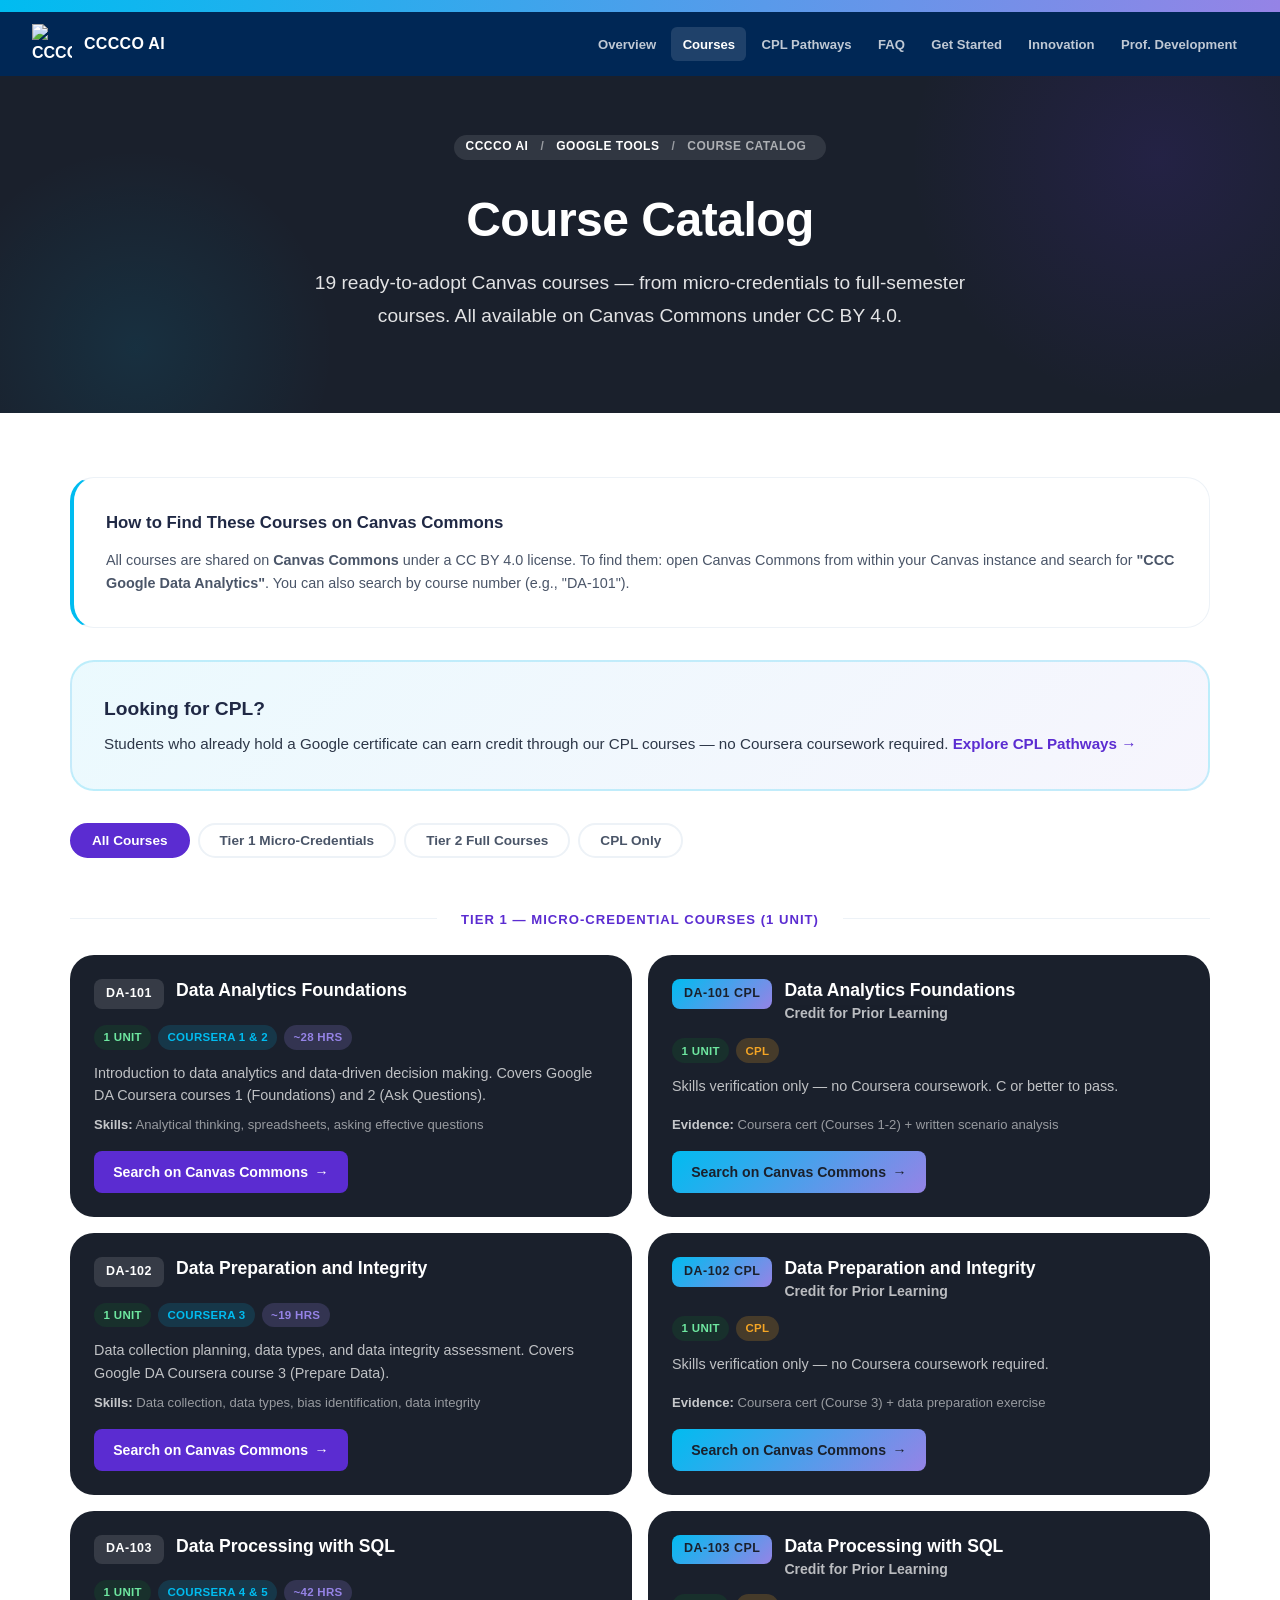
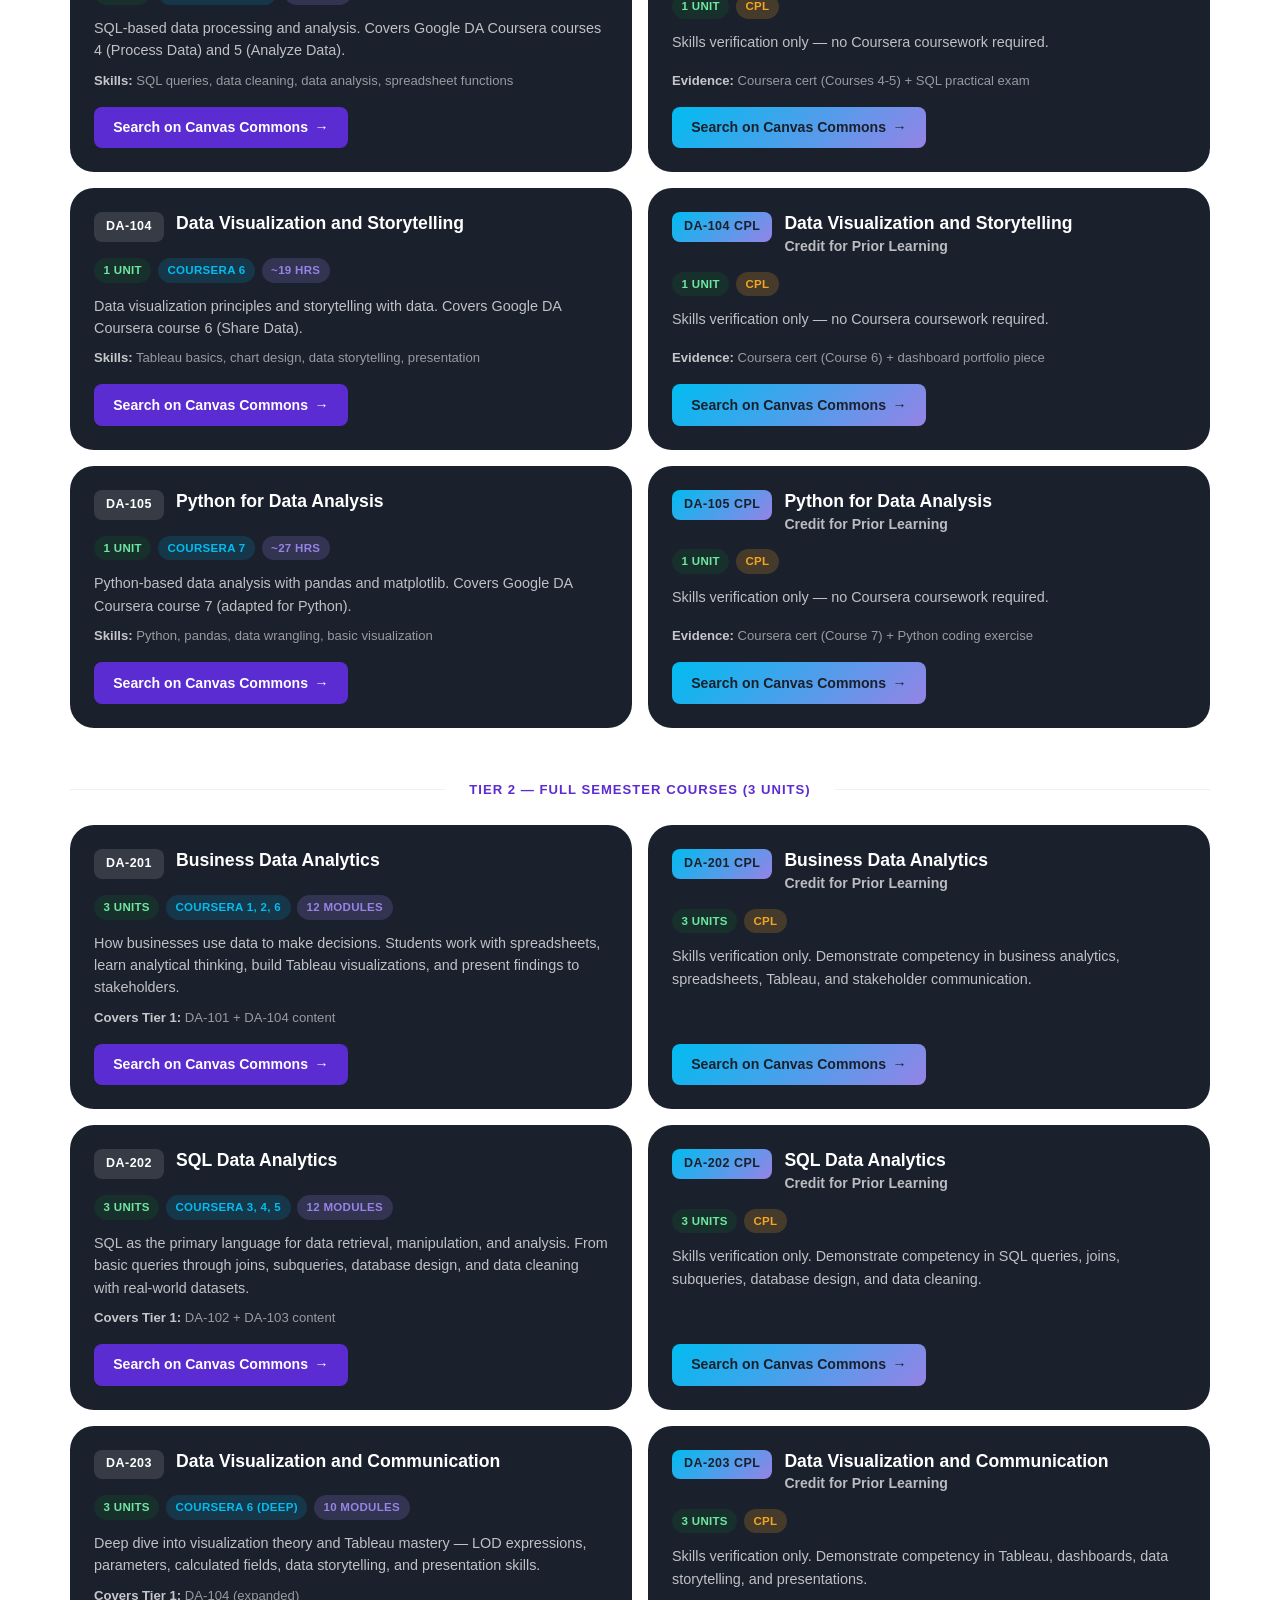
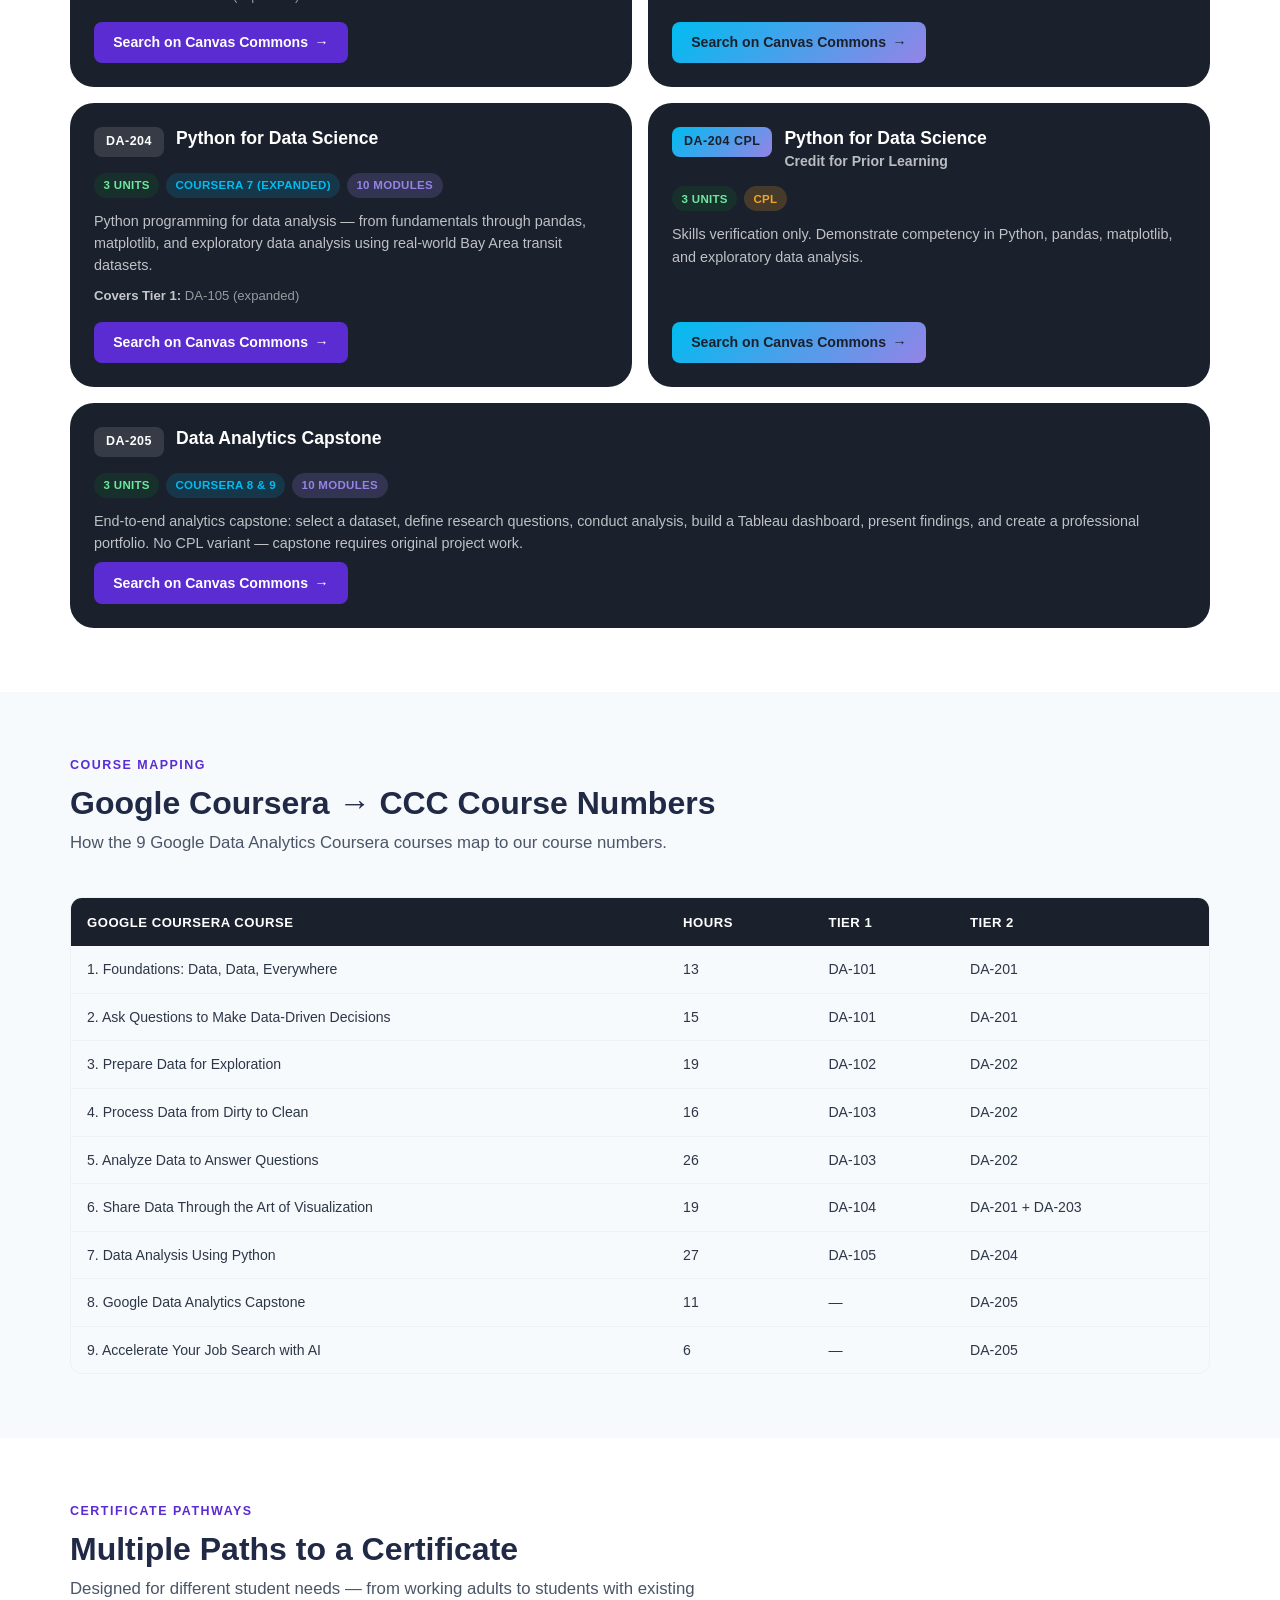
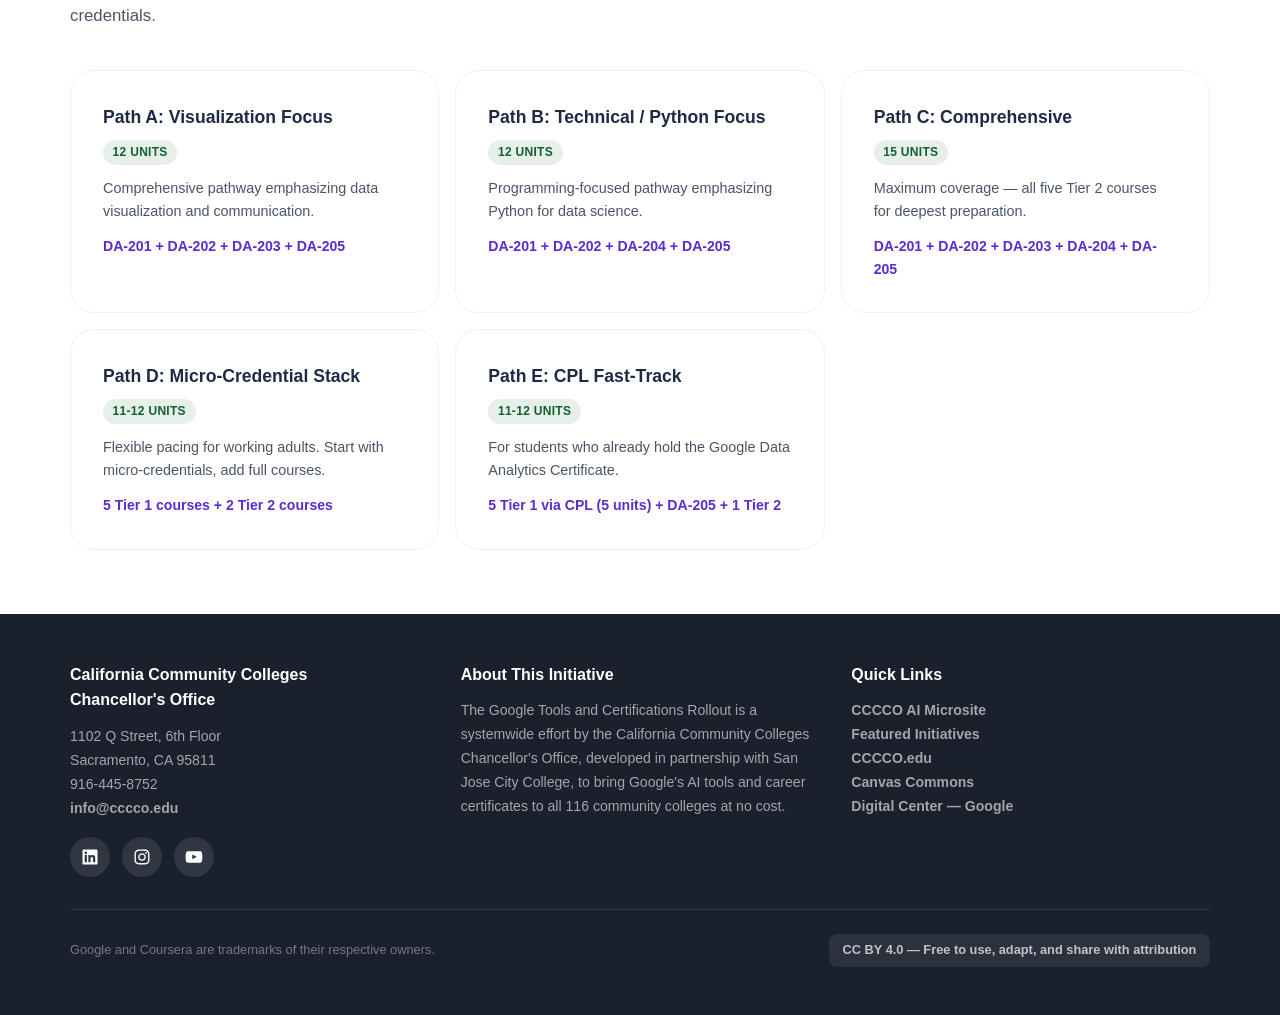
==== commit e48cfdc3: "Update Commons buttons with search instructions" ====
--- a/courses.html
+++ b/courses.html
@@ -29,6 +29,11 @@
   <section>
     <div class="container">
 
+      <div class="info-box mb-4" style="border-left: 4px solid var(--teal);">
+        <h3>How to Find These Courses on Canvas Commons</h3>
+        <p>All courses are shared on <strong>Canvas Commons</strong> under a CC BY 4.0 license. To find them: open Canvas Commons from within your Canvas instance and search for <strong>"CCC Google Data Analytics"</strong>. You can also search by course number (e.g., "DA-101").</p>
+      </div>
+
       <div class="cpl-highlight mb-4">
         <h3>Looking for CPL?</h3>
         <p>Students who already hold a Google certificate can earn credit through our CPL courses — no Coursera coursework required. <a href="cpl.html">Explore CPL Pathways &rarr;</a></p>
@@ -51,7 +56,7 @@
             <div class="card-meta"><span class="meta-tag units">1 Unit</span><span class="meta-tag coursera">Coursera 1 &amp; 2</span><span class="meta-tag hours">~28 hrs</span></div>
             <p class="card-desc">Introduction to data analytics and data-driven decision making. Covers Google DA Coursera courses 1 (Foundations) and 2 (Ask Questions).</p>
             <p class="card-skills"><strong>Skills:</strong> Analytical thinking, spreadsheets, asking effective questions</p>
-            <div class="card-actions"><a href="https://lor.instructure.com/resources?query=DA-101+CCC+Google+Data+Analytics&type=Course" target="_blank" class="btn btn-primary">View on Commons <span class="arrow">&rarr;</span></a></div>
+            <div class="card-actions"><a href="https://lor.instructure.com/" title="Search for this course title in Canvas Commons" target="_blank" class="btn btn-primary">Search on Canvas Commons <span class="arrow">&rarr;</span></a></div>
           </div>
         </div>
 
@@ -61,7 +66,7 @@
             <div class="card-meta"><span class="meta-tag units">1 Unit</span><span class="meta-tag cpl-tag">CPL</span></div>
             <p class="card-desc">Skills verification only — no Coursera coursework. C or better to pass.</p>
             <p class="card-skills"><strong>Evidence:</strong> Coursera cert (Courses 1-2) + written scenario analysis</p>
-            <div class="card-actions"><a href="https://lor.instructure.com/resources?query=Data+Analytics+Foundations+CPL+CCC+Google&type=Course" target="_blank" class="btn btn-teal">View CPL on Commons <span class="arrow">&rarr;</span></a></div>
+            <div class="card-actions"><a href="https://lor.instructure.com/" title="Search for this course title in Canvas Commons" target="_blank" class="btn btn-teal">Search on Canvas Commons <span class="arrow">&rarr;</span></a></div>
           </div>
         </div>
 
@@ -71,7 +76,7 @@
             <div class="card-meta"><span class="meta-tag units">1 Unit</span><span class="meta-tag coursera">Coursera 3</span><span class="meta-tag hours">~19 hrs</span></div>
             <p class="card-desc">Data collection planning, data types, and data integrity assessment. Covers Google DA Coursera course 3 (Prepare Data).</p>
             <p class="card-skills"><strong>Skills:</strong> Data collection, data types, bias identification, data integrity</p>
-            <div class="card-actions"><a href="https://lor.instructure.com/resources?query=DA-102+Data+Preparation+CCC+Google&type=Course" target="_blank" class="btn btn-primary">View on Commons <span class="arrow">&rarr;</span></a></div>
+            <div class="card-actions"><a href="https://lor.instructure.com/" title="Search for this course title in Canvas Commons" target="_blank" class="btn btn-primary">Search on Canvas Commons <span class="arrow">&rarr;</span></a></div>
           </div>
         </div>
 
@@ -81,7 +86,7 @@
             <div class="card-meta"><span class="meta-tag units">1 Unit</span><span class="meta-tag cpl-tag">CPL</span></div>
             <p class="card-desc">Skills verification only — no Coursera coursework required.</p>
             <p class="card-skills"><strong>Evidence:</strong> Coursera cert (Course 3) + data preparation exercise</p>
-            <div class="card-actions"><a href="https://lor.instructure.com/resources?query=DA-102+Data+Preparation+Integrity+CPL+CCC&type=Course" target="_blank" class="btn btn-teal">View CPL on Commons <span class="arrow">&rarr;</span></a></div>
+            <div class="card-actions"><a href="https://lor.instructure.com/" title="Search for this course title in Canvas Commons" target="_blank" class="btn btn-teal">Search on Canvas Commons <span class="arrow">&rarr;</span></a></div>
           </div>
         </div>
 
@@ -91,7 +96,7 @@
             <div class="card-meta"><span class="meta-tag units">1 Unit</span><span class="meta-tag coursera">Coursera 4 &amp; 5</span><span class="meta-tag hours">~42 hrs</span></div>
             <p class="card-desc">SQL-based data processing and analysis. Covers Google DA Coursera courses 4 (Process Data) and 5 (Analyze Data).</p>
             <p class="card-skills"><strong>Skills:</strong> SQL queries, data cleaning, data analysis, spreadsheet functions</p>
-            <div class="card-actions"><a href="https://lor.instructure.com/resources?query=DA-103+Data+Processing+SQL+CCC+Google&type=Course" target="_blank" class="btn btn-primary">View on Commons <span class="arrow">&rarr;</span></a></div>
+            <div class="card-actions"><a href="https://lor.instructure.com/" title="Search for this course title in Canvas Commons" target="_blank" class="btn btn-primary">Search on Canvas Commons <span class="arrow">&rarr;</span></a></div>
           </div>
         </div>
 
@@ -101,7 +106,7 @@
             <div class="card-meta"><span class="meta-tag units">1 Unit</span><span class="meta-tag cpl-tag">CPL</span></div>
             <p class="card-desc">Skills verification only — no Coursera coursework required.</p>
             <p class="card-skills"><strong>Evidence:</strong> Coursera cert (Courses 4-5) + SQL practical exam</p>
-            <div class="card-actions"><a href="https://lor.instructure.com/resources?query=DA-103+Data+Processing+SQL+CPL+CCC&type=Course" target="_blank" class="btn btn-teal">View CPL on Commons <span class="arrow">&rarr;</span></a></div>
+            <div class="card-actions"><a href="https://lor.instructure.com/" title="Search for this course title in Canvas Commons" target="_blank" class="btn btn-teal">Search on Canvas Commons <span class="arrow">&rarr;</span></a></div>
           </div>
         </div>
 
@@ -111,7 +116,7 @@
             <div class="card-meta"><span class="meta-tag units">1 Unit</span><span class="meta-tag coursera">Coursera 6</span><span class="meta-tag hours">~19 hrs</span></div>
             <p class="card-desc">Data visualization principles and storytelling with data. Covers Google DA Coursera course 6 (Share Data).</p>
             <p class="card-skills"><strong>Skills:</strong> Tableau basics, chart design, data storytelling, presentation</p>
-            <div class="card-actions"><a href="https://lor.instructure.com/resources?query=DA-104+Data+Visualization+Storytelling+CCC+Google&type=Course" target="_blank" class="btn btn-primary">View on Commons <span class="arrow">&rarr;</span></a></div>
+            <div class="card-actions"><a href="https://lor.instructure.com/" title="Search for this course title in Canvas Commons" target="_blank" class="btn btn-primary">Search on Canvas Commons <span class="arrow">&rarr;</span></a></div>
           </div>
         </div>
 
@@ -121,7 +126,7 @@
             <div class="card-meta"><span class="meta-tag units">1 Unit</span><span class="meta-tag cpl-tag">CPL</span></div>
             <p class="card-desc">Skills verification only — no Coursera coursework required.</p>
             <p class="card-skills"><strong>Evidence:</strong> Coursera cert (Course 6) + dashboard portfolio piece</p>
-            <div class="card-actions"><a href="https://lor.instructure.com/resources?query=DA-104+Data+Visualization+Storytelling+CPL+CCC&type=Course" target="_blank" class="btn btn-teal">View CPL on Commons <span class="arrow">&rarr;</span></a></div>
+            <div class="card-actions"><a href="https://lor.instructure.com/" title="Search for this course title in Canvas Commons" target="_blank" class="btn btn-teal">Search on Canvas Commons <span class="arrow">&rarr;</span></a></div>
           </div>
         </div>
 
@@ -131,7 +136,7 @@
             <div class="card-meta"><span class="meta-tag units">1 Unit</span><span class="meta-tag coursera">Coursera 7</span><span class="meta-tag hours">~27 hrs</span></div>
             <p class="card-desc">Python-based data analysis with pandas and matplotlib. Covers Google DA Coursera course 7 (adapted for Python).</p>
             <p class="card-skills"><strong>Skills:</strong> Python, pandas, data wrangling, basic visualization</p>
-            <div class="card-actions"><a href="https://lor.instructure.com/resources?query=DA-105+Python+Data+Analysis+CCC+Google&type=Course" target="_blank" class="btn btn-primary">View on Commons <span class="arrow">&rarr;</span></a></div>
+            <div class="card-actions"><a href="https://lor.instructure.com/" title="Search for this course title in Canvas Commons" target="_blank" class="btn btn-primary">Search on Canvas Commons <span class="arrow">&rarr;</span></a></div>
           </div>
         </div>
 
@@ -141,7 +146,7 @@
             <div class="card-meta"><span class="meta-tag units">1 Unit</span><span class="meta-tag cpl-tag">CPL</span></div>
             <p class="card-desc">Skills verification only — no Coursera coursework required.</p>
             <p class="card-skills"><strong>Evidence:</strong> Coursera cert (Course 7) + Python coding exercise</p>
-            <div class="card-actions"><a href="https://lor.instructure.com/resources?query=DA-105+Python+Data+Analysis+CPL+CCC&type=Course" target="_blank" class="btn btn-teal">View CPL on Commons <span class="arrow">&rarr;</span></a></div>
+            <div class="card-actions"><a href="https://lor.instructure.com/" title="Search for this course title in Canvas Commons" target="_blank" class="btn btn-teal">Search on Canvas Commons <span class="arrow">&rarr;</span></a></div>
           </div>
         </div>
 
@@ -157,7 +162,7 @@
             <div class="card-meta"><span class="meta-tag units">3 Units</span><span class="meta-tag coursera">Coursera 1, 2, 6</span><span class="meta-tag hours">12 Modules</span></div>
             <p class="card-desc">How businesses use data to make decisions. Students work with spreadsheets, learn analytical thinking, build Tableau visualizations, and present findings to stakeholders.</p>
             <p class="card-skills"><strong>Covers Tier 1:</strong> DA-101 + DA-104 content</p>
-            <div class="card-actions"><a href="https://lor.instructure.com/resources?query=DA-201+Business+Data+Analytics+CCC+Google&type=Course" target="_blank" class="btn btn-primary">View on Commons <span class="arrow">&rarr;</span></a></div>
+            <div class="card-actions"><a href="https://lor.instructure.com/" title="Search for this course title in Canvas Commons" target="_blank" class="btn btn-primary">Search on Canvas Commons <span class="arrow">&rarr;</span></a></div>
           </div>
         </div>
 
@@ -166,7 +171,7 @@
             <div class="card-top"><span class="card-id cpl">DA-201 CPL</span><div class="card-title">Business Data Analytics<em>Credit for Prior Learning</em></div></div>
             <div class="card-meta"><span class="meta-tag units">3 Units</span><span class="meta-tag cpl-tag">CPL</span></div>
             <p class="card-desc">Skills verification only. Demonstrate competency in business analytics, spreadsheets, Tableau, and stakeholder communication.</p>
-            <div class="card-actions"><a href="https://lor.instructure.com/resources?query=DA-201+Business+Data+Analytics+CPL+CCC&type=Course" target="_blank" class="btn btn-teal">View CPL on Commons <span class="arrow">&rarr;</span></a></div>
+            <div class="card-actions"><a href="https://lor.instructure.com/" title="Search for this course title in Canvas Commons" target="_blank" class="btn btn-teal">Search on Canvas Commons <span class="arrow">&rarr;</span></a></div>
           </div>
         </div>
 
@@ -176,7 +181,7 @@
             <div class="card-meta"><span class="meta-tag units">3 Units</span><span class="meta-tag coursera">Coursera 3, 4, 5</span><span class="meta-tag hours">12 Modules</span></div>
             <p class="card-desc">SQL as the primary language for data retrieval, manipulation, and analysis. From basic queries through joins, subqueries, database design, and data cleaning with real-world datasets.</p>
             <p class="card-skills"><strong>Covers Tier 1:</strong> DA-102 + DA-103 content</p>
-            <div class="card-actions"><a href="https://lor.instructure.com/resources?query=DA-202+SQL+Data+Analytics+CCC+Google&type=Course" target="_blank" class="btn btn-primary">View on Commons <span class="arrow">&rarr;</span></a></div>
+            <div class="card-actions"><a href="https://lor.instructure.com/" title="Search for this course title in Canvas Commons" target="_blank" class="btn btn-primary">Search on Canvas Commons <span class="arrow">&rarr;</span></a></div>
           </div>
         </div>
 
@@ -185,7 +190,7 @@
             <div class="card-top"><span class="card-id cpl">DA-202 CPL</span><div class="card-title">SQL Data Analytics<em>Credit for Prior Learning</em></div></div>
             <div class="card-meta"><span class="meta-tag units">3 Units</span><span class="meta-tag cpl-tag">CPL</span></div>
             <p class="card-desc">Skills verification only. Demonstrate competency in SQL queries, joins, subqueries, database design, and data cleaning.</p>
-            <div class="card-actions"><a href="https://lor.instructure.com/resources?query=DA-202+SQL+Data+Analytics+CPL+CCC&type=Course" target="_blank" class="btn btn-teal">View CPL on Commons <span class="arrow">&rarr;</span></a></div>
+            <div class="card-actions"><a href="https://lor.instructure.com/" title="Search for this course title in Canvas Commons" target="_blank" class="btn btn-teal">Search on Canvas Commons <span class="arrow">&rarr;</span></a></div>
           </div>
         </div>
 
@@ -195,7 +200,7 @@
             <div class="card-meta"><span class="meta-tag units">3 Units</span><span class="meta-tag coursera">Coursera 6 (deep)</span><span class="meta-tag hours">10 Modules</span></div>
             <p class="card-desc">Deep dive into visualization theory and Tableau mastery — LOD expressions, parameters, calculated fields, data storytelling, and presentation skills.</p>
             <p class="card-skills"><strong>Covers Tier 1:</strong> DA-104 (expanded)</p>
-            <div class="card-actions"><a href="https://lor.instructure.com/resources?query=DA-203+Data+Visualization+Communication+CCC+Google&type=Course" target="_blank" class="btn btn-primary">View on Commons <span class="arrow">&rarr;</span></a></div>
+            <div class="card-actions"><a href="https://lor.instructure.com/" title="Search for this course title in Canvas Commons" target="_blank" class="btn btn-primary">Search on Canvas Commons <span class="arrow">&rarr;</span></a></div>
           </div>
         </div>
 
@@ -204,7 +209,7 @@
             <div class="card-top"><span class="card-id cpl">DA-203 CPL</span><div class="card-title">Data Visualization and Communication<em>Credit for Prior Learning</em></div></div>
             <div class="card-meta"><span class="meta-tag units">3 Units</span><span class="meta-tag cpl-tag">CPL</span></div>
             <p class="card-desc">Skills verification only. Demonstrate competency in Tableau, dashboards, data storytelling, and presentations.</p>
-            <div class="card-actions"><a href="https://lor.instructure.com/resources?query=DA-203+Data+Visualization+Communication+CPL+CCC&type=Course" target="_blank" class="btn btn-teal">View CPL on Commons <span class="arrow">&rarr;</span></a></div>
+            <div class="card-actions"><a href="https://lor.instructure.com/" title="Search for this course title in Canvas Commons" target="_blank" class="btn btn-teal">Search on Canvas Commons <span class="arrow">&rarr;</span></a></div>
           </div>
         </div>
 
@@ -214,7 +219,7 @@
             <div class="card-meta"><span class="meta-tag units">3 Units</span><span class="meta-tag coursera">Coursera 7 (expanded)</span><span class="meta-tag hours">10 Modules</span></div>
             <p class="card-desc">Python programming for data analysis — from fundamentals through pandas, matplotlib, and exploratory data analysis using real-world Bay Area transit datasets.</p>
             <p class="card-skills"><strong>Covers Tier 1:</strong> DA-105 (expanded)</p>
-            <div class="card-actions"><a href="https://lor.instructure.com/resources?query=DA-204+Python+Data+Science+CCC+Google&type=Course" target="_blank" class="btn btn-primary">View on Commons <span class="arrow">&rarr;</span></a></div>
+            <div class="card-actions"><a href="https://lor.instructure.com/" title="Search for this course title in Canvas Commons" target="_blank" class="btn btn-primary">Search on Canvas Commons <span class="arrow">&rarr;</span></a></div>
           </div>
         </div>
 
@@ -223,7 +228,7 @@
             <div class="card-top"><span class="card-id cpl">DA-204 CPL</span><div class="card-title">Python for Data Science<em>Credit for Prior Learning</em></div></div>
             <div class="card-meta"><span class="meta-tag units">3 Units</span><span class="meta-tag cpl-tag">CPL</span></div>
             <p class="card-desc">Skills verification only. Demonstrate competency in Python, pandas, matplotlib, and exploratory data analysis.</p>
-            <div class="card-actions"><a href="https://lor.instructure.com/resources?query=DA-204+Python+Data+Science+CPL+CCC&type=Course" target="_blank" class="btn btn-teal">View CPL on Commons <span class="arrow">&rarr;</span></a></div>
+            <div class="card-actions"><a href="https://lor.instructure.com/" title="Search for this course title in Canvas Commons" target="_blank" class="btn btn-teal">Search on Canvas Commons <span class="arrow">&rarr;</span></a></div>
           </div>
         </div>
 
@@ -232,7 +237,7 @@
             <div class="card-top"><span class="card-id">DA-205</span><div class="card-title">Data Analytics Capstone</div></div>
             <div class="card-meta"><span class="meta-tag units">3 Units</span><span class="meta-tag coursera">Coursera 8 &amp; 9</span><span class="meta-tag hours">10 Modules</span></div>
             <p class="card-desc">End-to-end analytics capstone: select a dataset, define research questions, conduct analysis, build a Tableau dashboard, present findings, and create a professional portfolio. No CPL variant — capstone requires original project work.</p>
-            <div class="card-actions"><a href="https://lor.instructure.com/resources?query=DA-205+Data+Analytics+Capstone+CCC+Google&type=Course" target="_blank" class="btn btn-primary">View on Commons <span class="arrow">&rarr;</span></a></div>
+            <div class="card-actions"><a href="https://lor.instructure.com/" title="Search for this course title in Canvas Commons" target="_blank" class="btn btn-primary">Search on Canvas Commons <span class="arrow">&rarr;</span></a></div>
           </div>
         </div>
 
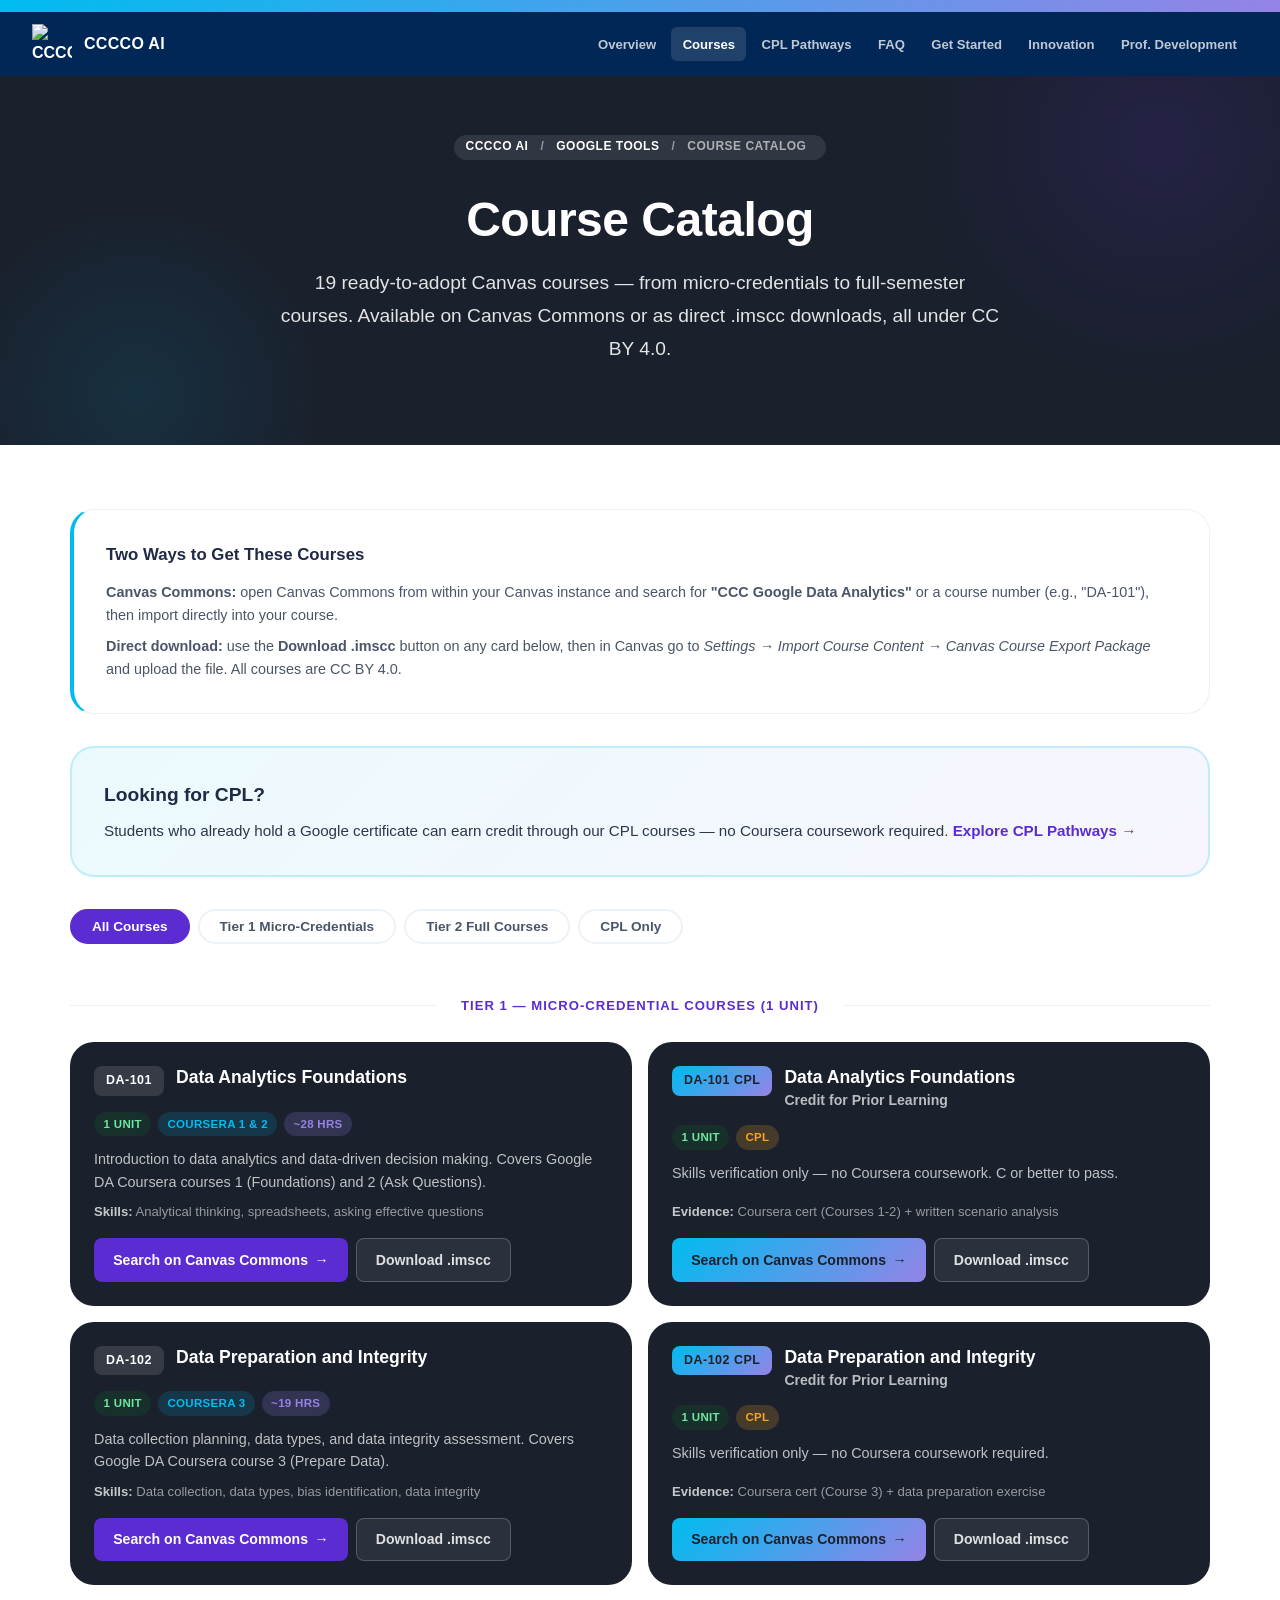
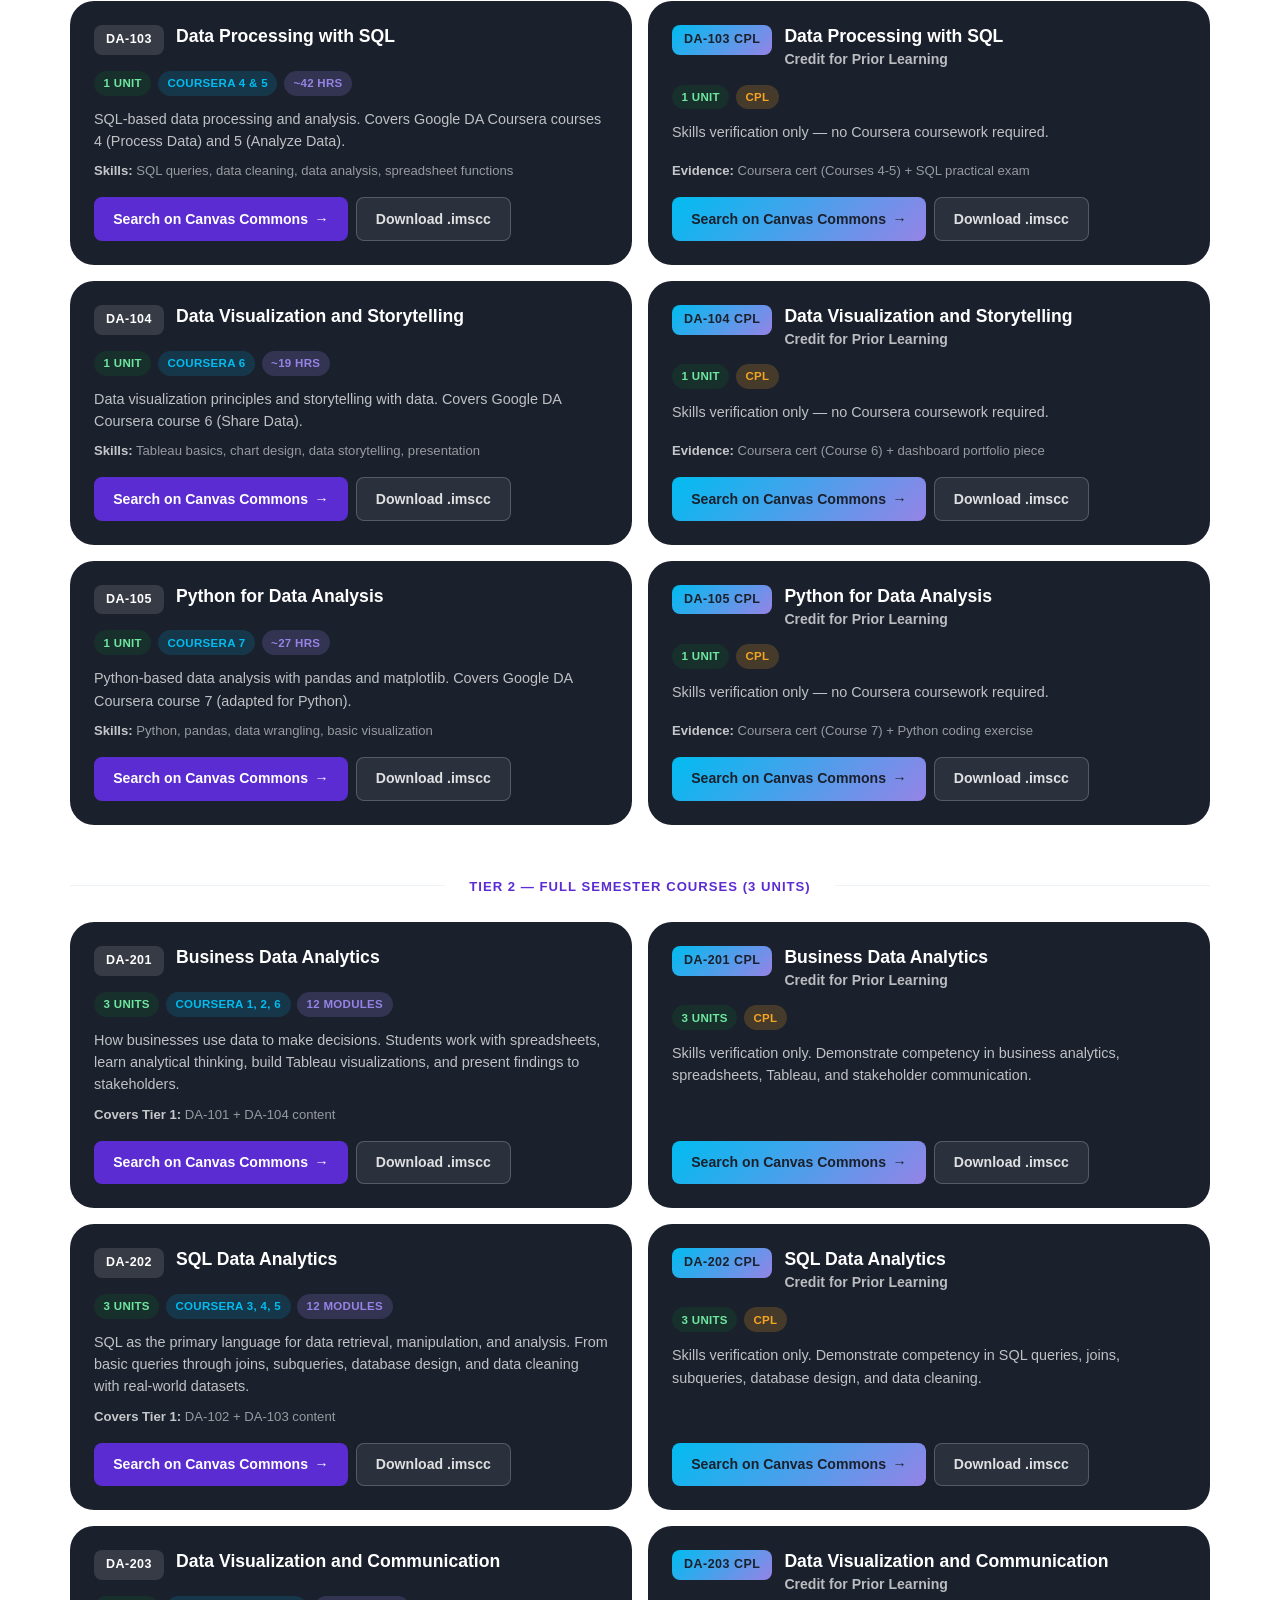
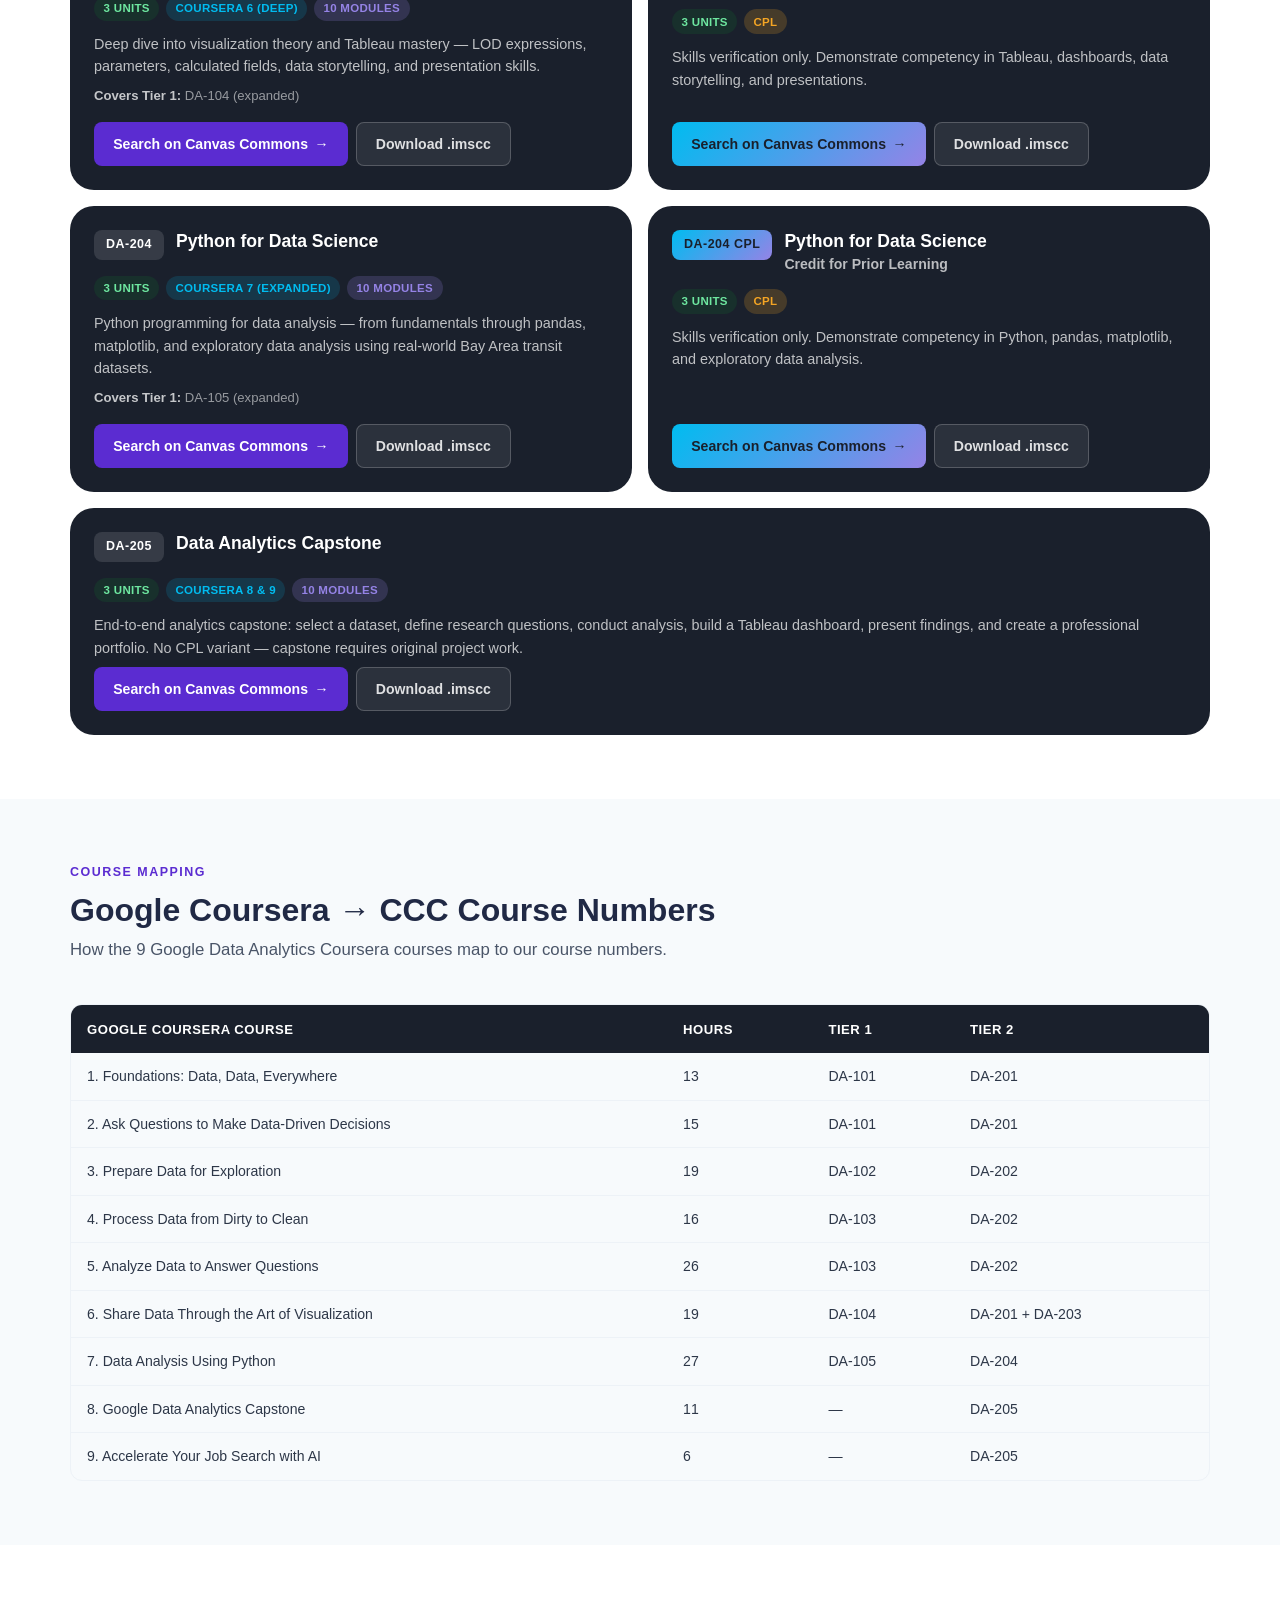
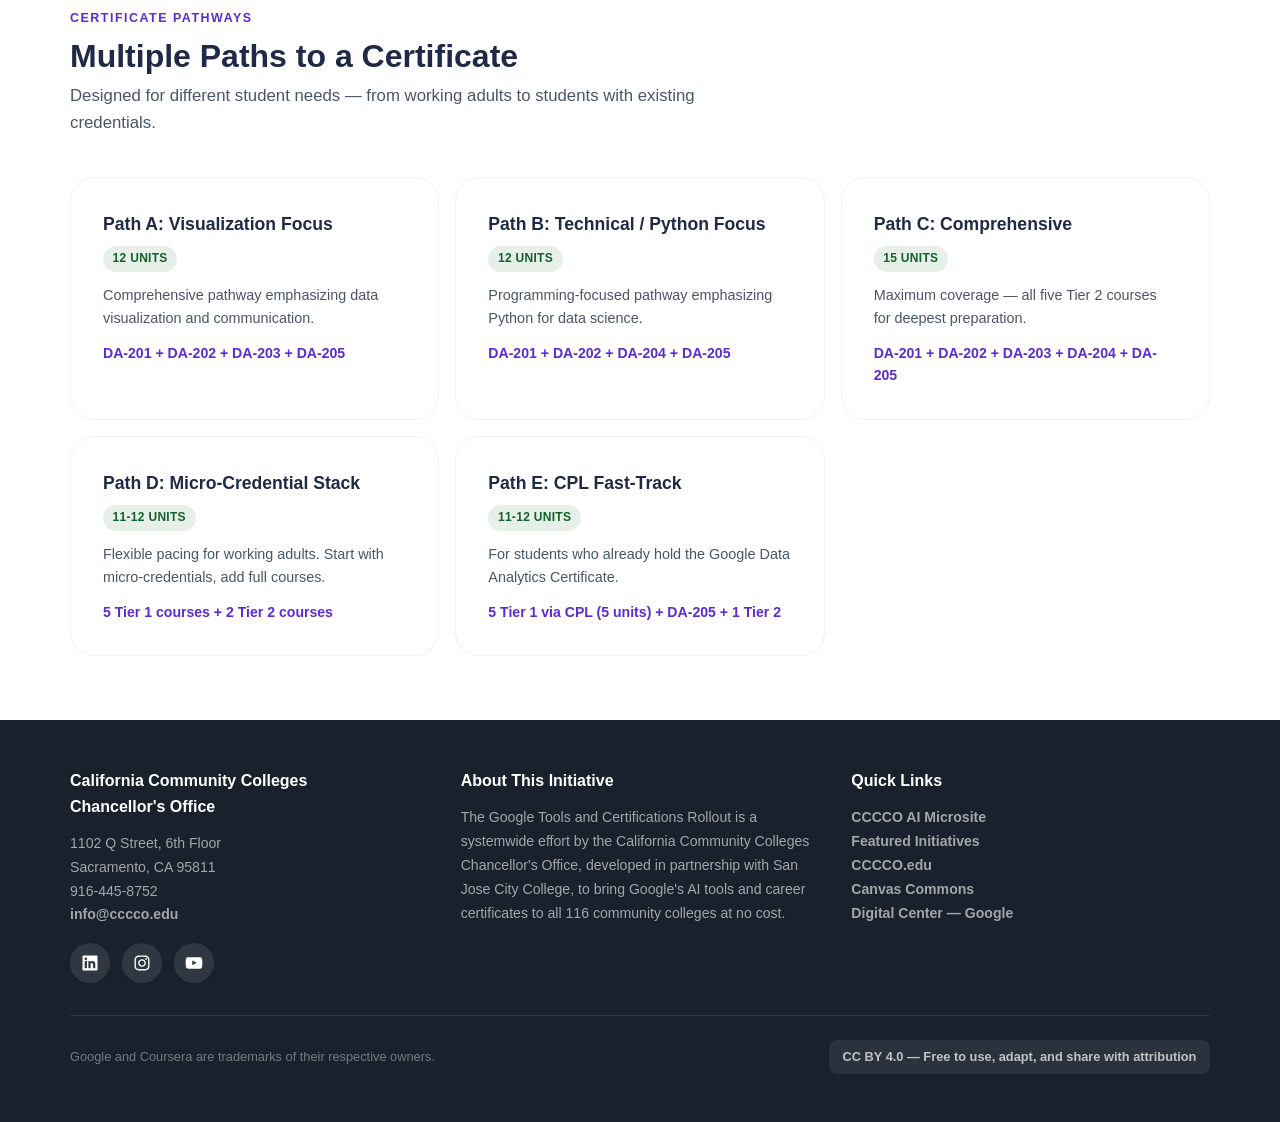
==== commit 9fbb8d49: "Add v3 .imscc packages and download buttons to course cards - Host all 19 course packages in-repo un" ====
--- a/courses.html
+++ b/courses.html
@@ -21,7 +21,7 @@
         <span class="current">Course Catalog</span>
       </nav>
       <h1>Course Catalog</h1>
-      <p class="lead">19 ready-to-adopt Canvas courses — from micro-credentials to full-semester courses. All available on Canvas Commons under CC BY 4.0.</p>
+      <p class="lead">19 ready-to-adopt Canvas courses — from micro-credentials to full-semester courses. Available on Canvas Commons or as direct .imscc downloads, all under CC BY 4.0.</p>
     </div>
   </section>
 
@@ -30,8 +30,9 @@
     <div class="container">
 
       <div class="info-box mb-4" style="border-left: 4px solid var(--teal);">
-        <h3>How to Find These Courses on Canvas Commons</h3>
-        <p>All courses are shared on <strong>Canvas Commons</strong> under a CC BY 4.0 license. To find them: open Canvas Commons from within your Canvas instance and search for <strong>"CCC Google Data Analytics"</strong>. You can also search by course number (e.g., "DA-101").</p>
+        <h3>Two Ways to Get These Courses</h3>
+        <p><strong>Canvas Commons:</strong> open Canvas Commons from within your Canvas instance and search for <strong>"CCC Google Data Analytics"</strong> or a course number (e.g., "DA-101"), then import directly into your course.</p>
+        <p style="margin-top: 0.5rem;"><strong>Direct download:</strong> use the <strong>Download .imscc</strong> button on any card below, then in Canvas go to <em>Settings &rarr; Import Course Content &rarr; Canvas Course Export Package</em> and upload the file. All courses are CC BY 4.0.</p>
       </div>
 
       <div class="cpl-highlight mb-4">
@@ -56,7 +57,7 @@
             <div class="card-meta"><span class="meta-tag units">1 Unit</span><span class="meta-tag coursera">Coursera 1 &amp; 2</span><span class="meta-tag hours">~28 hrs</span></div>
             <p class="card-desc">Introduction to data analytics and data-driven decision making. Covers Google DA Coursera courses 1 (Foundations) and 2 (Ask Questions).</p>
             <p class="card-skills"><strong>Skills:</strong> Analytical thinking, spreadsheets, asking effective questions</p>
-            <div class="card-actions"><a href="https://lor.instructure.com/" title="Search for this course title in Canvas Commons" target="_blank" class="btn btn-primary">Search on Canvas Commons <span class="arrow">&rarr;</span></a></div>
+            <div class="card-actions"><a href="https://lor.instructure.com/" title="Search for this course title in Canvas Commons" target="_blank" class="btn btn-primary">Search on Canvas Commons <span class="arrow">&rarr;</span></a><a href="imscc-output/v3/regular/CCC-Google-DA-101-Data-Analytics-Foundations-v3.0.imscc" download class="btn btn-outline-light">Download .imscc</a></div>
           </div>
         </div>
 
@@ -66,7 +67,7 @@
             <div class="card-meta"><span class="meta-tag units">1 Unit</span><span class="meta-tag cpl-tag">CPL</span></div>
             <p class="card-desc">Skills verification only — no Coursera coursework. C or better to pass.</p>
             <p class="card-skills"><strong>Evidence:</strong> Coursera cert (Courses 1-2) + written scenario analysis</p>
-            <div class="card-actions"><a href="https://lor.instructure.com/" title="Search for this course title in Canvas Commons" target="_blank" class="btn btn-teal">Search on Canvas Commons <span class="arrow">&rarr;</span></a></div>
+            <div class="card-actions"><a href="https://lor.instructure.com/" title="Search for this course title in Canvas Commons" target="_blank" class="btn btn-teal">Search on Canvas Commons <span class="arrow">&rarr;</span></a><a href="imscc-output/v3/cpl/CCC-Google-DA-101_cpl-Data-Analytics-Foundations-(CPL)-v3.0.imscc" download class="btn btn-outline-light">Download .imscc</a></div>
           </div>
         </div>
 
@@ -76,7 +77,7 @@
             <div class="card-meta"><span class="meta-tag units">1 Unit</span><span class="meta-tag coursera">Coursera 3</span><span class="meta-tag hours">~19 hrs</span></div>
             <p class="card-desc">Data collection planning, data types, and data integrity assessment. Covers Google DA Coursera course 3 (Prepare Data).</p>
             <p class="card-skills"><strong>Skills:</strong> Data collection, data types, bias identification, data integrity</p>
-            <div class="card-actions"><a href="https://lor.instructure.com/" title="Search for this course title in Canvas Commons" target="_blank" class="btn btn-primary">Search on Canvas Commons <span class="arrow">&rarr;</span></a></div>
+            <div class="card-actions"><a href="https://lor.instructure.com/" title="Search for this course title in Canvas Commons" target="_blank" class="btn btn-primary">Search on Canvas Commons <span class="arrow">&rarr;</span></a><a href="imscc-output/v3/regular/CCC-Google-DA-102-Data-Preparation-and-Integrity-v3.0.imscc" download class="btn btn-outline-light">Download .imscc</a></div>
           </div>
         </div>
 
@@ -86,7 +87,7 @@
             <div class="card-meta"><span class="meta-tag units">1 Unit</span><span class="meta-tag cpl-tag">CPL</span></div>
             <p class="card-desc">Skills verification only — no Coursera coursework required.</p>
             <p class="card-skills"><strong>Evidence:</strong> Coursera cert (Course 3) + data preparation exercise</p>
-            <div class="card-actions"><a href="https://lor.instructure.com/" title="Search for this course title in Canvas Commons" target="_blank" class="btn btn-teal">Search on Canvas Commons <span class="arrow">&rarr;</span></a></div>
+            <div class="card-actions"><a href="https://lor.instructure.com/" title="Search for this course title in Canvas Commons" target="_blank" class="btn btn-teal">Search on Canvas Commons <span class="arrow">&rarr;</span></a><a href="imscc-output/v3/cpl/CCC-Google-DA-102_cpl-Data-Preparation-and-Integrity-(CPL)-v3.0.imscc" download class="btn btn-outline-light">Download .imscc</a></div>
           </div>
         </div>
 
@@ -96,7 +97,7 @@
             <div class="card-meta"><span class="meta-tag units">1 Unit</span><span class="meta-tag coursera">Coursera 4 &amp; 5</span><span class="meta-tag hours">~42 hrs</span></div>
             <p class="card-desc">SQL-based data processing and analysis. Covers Google DA Coursera courses 4 (Process Data) and 5 (Analyze Data).</p>
             <p class="card-skills"><strong>Skills:</strong> SQL queries, data cleaning, data analysis, spreadsheet functions</p>
-            <div class="card-actions"><a href="https://lor.instructure.com/" title="Search for this course title in Canvas Commons" target="_blank" class="btn btn-primary">Search on Canvas Commons <span class="arrow">&rarr;</span></a></div>
+            <div class="card-actions"><a href="https://lor.instructure.com/" title="Search for this course title in Canvas Commons" target="_blank" class="btn btn-primary">Search on Canvas Commons <span class="arrow">&rarr;</span></a><a href="imscc-output/v3/regular/CCC-Google-DA-103-Data-Processing-with-SQL-v3.0.imscc" download class="btn btn-outline-light">Download .imscc</a></div>
           </div>
         </div>
 
@@ -106,7 +107,7 @@
             <div class="card-meta"><span class="meta-tag units">1 Unit</span><span class="meta-tag cpl-tag">CPL</span></div>
             <p class="card-desc">Skills verification only — no Coursera coursework required.</p>
             <p class="card-skills"><strong>Evidence:</strong> Coursera cert (Courses 4-5) + SQL practical exam</p>
-            <div class="card-actions"><a href="https://lor.instructure.com/" title="Search for this course title in Canvas Commons" target="_blank" class="btn btn-teal">Search on Canvas Commons <span class="arrow">&rarr;</span></a></div>
+            <div class="card-actions"><a href="https://lor.instructure.com/" title="Search for this course title in Canvas Commons" target="_blank" class="btn btn-teal">Search on Canvas Commons <span class="arrow">&rarr;</span></a><a href="imscc-output/v3/cpl/CCC-Google-DA-103_cpl-Data-Processing-with-SQL-(CPL)-v3.0.imscc" download class="btn btn-outline-light">Download .imscc</a></div>
           </div>
         </div>
 
@@ -116,7 +117,7 @@
             <div class="card-meta"><span class="meta-tag units">1 Unit</span><span class="meta-tag coursera">Coursera 6</span><span class="meta-tag hours">~19 hrs</span></div>
             <p class="card-desc">Data visualization principles and storytelling with data. Covers Google DA Coursera course 6 (Share Data).</p>
             <p class="card-skills"><strong>Skills:</strong> Tableau basics, chart design, data storytelling, presentation</p>
-            <div class="card-actions"><a href="https://lor.instructure.com/" title="Search for this course title in Canvas Commons" target="_blank" class="btn btn-primary">Search on Canvas Commons <span class="arrow">&rarr;</span></a></div>
+            <div class="card-actions"><a href="https://lor.instructure.com/" title="Search for this course title in Canvas Commons" target="_blank" class="btn btn-primary">Search on Canvas Commons <span class="arrow">&rarr;</span></a><a href="imscc-output/v3/regular/CCC-Google-DA-104-Data-Visualization-and-Storytelling-v3.0.imscc" download class="btn btn-outline-light">Download .imscc</a></div>
           </div>
         </div>
 
@@ -126,7 +127,7 @@
             <div class="card-meta"><span class="meta-tag units">1 Unit</span><span class="meta-tag cpl-tag">CPL</span></div>
             <p class="card-desc">Skills verification only — no Coursera coursework required.</p>
             <p class="card-skills"><strong>Evidence:</strong> Coursera cert (Course 6) + dashboard portfolio piece</p>
-            <div class="card-actions"><a href="https://lor.instructure.com/" title="Search for this course title in Canvas Commons" target="_blank" class="btn btn-teal">Search on Canvas Commons <span class="arrow">&rarr;</span></a></div>
+            <div class="card-actions"><a href="https://lor.instructure.com/" title="Search for this course title in Canvas Commons" target="_blank" class="btn btn-teal">Search on Canvas Commons <span class="arrow">&rarr;</span></a><a href="imscc-output/v3/cpl/CCC-Google-DA-104_cpl-Data-Visualization-and-Storytelling-(CPL)-v3.0.imscc" download class="btn btn-outline-light">Download .imscc</a></div>
           </div>
         </div>
 
@@ -136,7 +137,7 @@
             <div class="card-meta"><span class="meta-tag units">1 Unit</span><span class="meta-tag coursera">Coursera 7</span><span class="meta-tag hours">~27 hrs</span></div>
             <p class="card-desc">Python-based data analysis with pandas and matplotlib. Covers Google DA Coursera course 7 (adapted for Python).</p>
             <p class="card-skills"><strong>Skills:</strong> Python, pandas, data wrangling, basic visualization</p>
-            <div class="card-actions"><a href="https://lor.instructure.com/" title="Search for this course title in Canvas Commons" target="_blank" class="btn btn-primary">Search on Canvas Commons <span class="arrow">&rarr;</span></a></div>
+            <div class="card-actions"><a href="https://lor.instructure.com/" title="Search for this course title in Canvas Commons" target="_blank" class="btn btn-primary">Search on Canvas Commons <span class="arrow">&rarr;</span></a><a href="imscc-output/v3/regular/CCC-Google-DA-105-Python-for-Data-Analysis-v3.0.imscc" download class="btn btn-outline-light">Download .imscc</a></div>
           </div>
         </div>
 
@@ -146,7 +147,7 @@
             <div class="card-meta"><span class="meta-tag units">1 Unit</span><span class="meta-tag cpl-tag">CPL</span></div>
             <p class="card-desc">Skills verification only — no Coursera coursework required.</p>
             <p class="card-skills"><strong>Evidence:</strong> Coursera cert (Course 7) + Python coding exercise</p>
-            <div class="card-actions"><a href="https://lor.instructure.com/" title="Search for this course title in Canvas Commons" target="_blank" class="btn btn-teal">Search on Canvas Commons <span class="arrow">&rarr;</span></a></div>
+            <div class="card-actions"><a href="https://lor.instructure.com/" title="Search for this course title in Canvas Commons" target="_blank" class="btn btn-teal">Search on Canvas Commons <span class="arrow">&rarr;</span></a><a href="imscc-output/v3/cpl/CCC-Google-DA-105_cpl-Python-for-Data-Analysis-(CPL)-v3.0.imscc" download class="btn btn-outline-light">Download .imscc</a></div>
           </div>
         </div>
 
@@ -162,7 +163,7 @@
             <div class="card-meta"><span class="meta-tag units">3 Units</span><span class="meta-tag coursera">Coursera 1, 2, 6</span><span class="meta-tag hours">12 Modules</span></div>
             <p class="card-desc">How businesses use data to make decisions. Students work with spreadsheets, learn analytical thinking, build Tableau visualizations, and present findings to stakeholders.</p>
             <p class="card-skills"><strong>Covers Tier 1:</strong> DA-101 + DA-104 content</p>
-            <div class="card-actions"><a href="https://lor.instructure.com/" title="Search for this course title in Canvas Commons" target="_blank" class="btn btn-primary">Search on Canvas Commons <span class="arrow">&rarr;</span></a></div>
+            <div class="card-actions"><a href="https://lor.instructure.com/" title="Search for this course title in Canvas Commons" target="_blank" class="btn btn-primary">Search on Canvas Commons <span class="arrow">&rarr;</span></a><a href="imscc-output/v3/regular/CCC-Google-DA-201-Business-Data-Analytics-v3.0.imscc" download class="btn btn-outline-light">Download .imscc</a></div>
           </div>
         </div>
 
@@ -171,7 +172,7 @@
             <div class="card-top"><span class="card-id cpl">DA-201 CPL</span><div class="card-title">Business Data Analytics<em>Credit for Prior Learning</em></div></div>
             <div class="card-meta"><span class="meta-tag units">3 Units</span><span class="meta-tag cpl-tag">CPL</span></div>
             <p class="card-desc">Skills verification only. Demonstrate competency in business analytics, spreadsheets, Tableau, and stakeholder communication.</p>
-            <div class="card-actions"><a href="https://lor.instructure.com/" title="Search for this course title in Canvas Commons" target="_blank" class="btn btn-teal">Search on Canvas Commons <span class="arrow">&rarr;</span></a></div>
+            <div class="card-actions"><a href="https://lor.instructure.com/" title="Search for this course title in Canvas Commons" target="_blank" class="btn btn-teal">Search on Canvas Commons <span class="arrow">&rarr;</span></a><a href="imscc-output/v3/cpl/CCC-Google-DA-201_cpl-Business-Data-Analytics-(CPL)-v3.0.imscc" download class="btn btn-outline-light">Download .imscc</a></div>
           </div>
         </div>
 
@@ -181,7 +182,7 @@
             <div class="card-meta"><span class="meta-tag units">3 Units</span><span class="meta-tag coursera">Coursera 3, 4, 5</span><span class="meta-tag hours">12 Modules</span></div>
             <p class="card-desc">SQL as the primary language for data retrieval, manipulation, and analysis. From basic queries through joins, subqueries, database design, and data cleaning with real-world datasets.</p>
             <p class="card-skills"><strong>Covers Tier 1:</strong> DA-102 + DA-103 content</p>
-            <div class="card-actions"><a href="https://lor.instructure.com/" title="Search for this course title in Canvas Commons" target="_blank" class="btn btn-primary">Search on Canvas Commons <span class="arrow">&rarr;</span></a></div>
+            <div class="card-actions"><a href="https://lor.instructure.com/" title="Search for this course title in Canvas Commons" target="_blank" class="btn btn-primary">Search on Canvas Commons <span class="arrow">&rarr;</span></a><a href="imscc-output/v3/regular/CCC-Google-DA-202-SQL-Data-Analytics-v3.0.imscc" download class="btn btn-outline-light">Download .imscc</a></div>
           </div>
         </div>
 
@@ -190,7 +191,7 @@
             <div class="card-top"><span class="card-id cpl">DA-202 CPL</span><div class="card-title">SQL Data Analytics<em>Credit for Prior Learning</em></div></div>
             <div class="card-meta"><span class="meta-tag units">3 Units</span><span class="meta-tag cpl-tag">CPL</span></div>
             <p class="card-desc">Skills verification only. Demonstrate competency in SQL queries, joins, subqueries, database design, and data cleaning.</p>
-            <div class="card-actions"><a href="https://lor.instructure.com/" title="Search for this course title in Canvas Commons" target="_blank" class="btn btn-teal">Search on Canvas Commons <span class="arrow">&rarr;</span></a></div>
+            <div class="card-actions"><a href="https://lor.instructure.com/" title="Search for this course title in Canvas Commons" target="_blank" class="btn btn-teal">Search on Canvas Commons <span class="arrow">&rarr;</span></a><a href="imscc-output/v3/cpl/CCC-Google-DA-202_cpl-SQL-Data-Analytics-(CPL)-v3.0.imscc" download class="btn btn-outline-light">Download .imscc</a></div>
           </div>
         </div>
 
@@ -200,7 +201,7 @@
             <div class="card-meta"><span class="meta-tag units">3 Units</span><span class="meta-tag coursera">Coursera 6 (deep)</span><span class="meta-tag hours">10 Modules</span></div>
             <p class="card-desc">Deep dive into visualization theory and Tableau mastery — LOD expressions, parameters, calculated fields, data storytelling, and presentation skills.</p>
             <p class="card-skills"><strong>Covers Tier 1:</strong> DA-104 (expanded)</p>
-            <div class="card-actions"><a href="https://lor.instructure.com/" title="Search for this course title in Canvas Commons" target="_blank" class="btn btn-primary">Search on Canvas Commons <span class="arrow">&rarr;</span></a></div>
+            <div class="card-actions"><a href="https://lor.instructure.com/" title="Search for this course title in Canvas Commons" target="_blank" class="btn btn-primary">Search on Canvas Commons <span class="arrow">&rarr;</span></a><a href="imscc-output/v3/regular/CCC-Google-DA-203-Data-Visualization-and-Communication-v3.0.imscc" download class="btn btn-outline-light">Download .imscc</a></div>
           </div>
         </div>
 
@@ -209,7 +210,7 @@
             <div class="card-top"><span class="card-id cpl">DA-203 CPL</span><div class="card-title">Data Visualization and Communication<em>Credit for Prior Learning</em></div></div>
             <div class="card-meta"><span class="meta-tag units">3 Units</span><span class="meta-tag cpl-tag">CPL</span></div>
             <p class="card-desc">Skills verification only. Demonstrate competency in Tableau, dashboards, data storytelling, and presentations.</p>
-            <div class="card-actions"><a href="https://lor.instructure.com/" title="Search for this course title in Canvas Commons" target="_blank" class="btn btn-teal">Search on Canvas Commons <span class="arrow">&rarr;</span></a></div>
+            <div class="card-actions"><a href="https://lor.instructure.com/" title="Search for this course title in Canvas Commons" target="_blank" class="btn btn-teal">Search on Canvas Commons <span class="arrow">&rarr;</span></a><a href="imscc-output/v3/cpl/CCC-Google-DA-203_cpl-Data-Visualization-and-Communication-(CPL)-v3.0.imscc" download class="btn btn-outline-light">Download .imscc</a></div>
           </div>
         </div>
 
@@ -219,7 +220,7 @@
             <div class="card-meta"><span class="meta-tag units">3 Units</span><span class="meta-tag coursera">Coursera 7 (expanded)</span><span class="meta-tag hours">10 Modules</span></div>
             <p class="card-desc">Python programming for data analysis — from fundamentals through pandas, matplotlib, and exploratory data analysis using real-world Bay Area transit datasets.</p>
             <p class="card-skills"><strong>Covers Tier 1:</strong> DA-105 (expanded)</p>
-            <div class="card-actions"><a href="https://lor.instructure.com/" title="Search for this course title in Canvas Commons" target="_blank" class="btn btn-primary">Search on Canvas Commons <span class="arrow">&rarr;</span></a></div>
+            <div class="card-actions"><a href="https://lor.instructure.com/" title="Search for this course title in Canvas Commons" target="_blank" class="btn btn-primary">Search on Canvas Commons <span class="arrow">&rarr;</span></a><a href="imscc-output/v3/regular/CCC-Google-DA-204-Python-for-Data-Science-v3.0.imscc" download class="btn btn-outline-light">Download .imscc</a></div>
           </div>
         </div>
 
@@ -228,7 +229,7 @@
             <div class="card-top"><span class="card-id cpl">DA-204 CPL</span><div class="card-title">Python for Data Science<em>Credit for Prior Learning</em></div></div>
             <div class="card-meta"><span class="meta-tag units">3 Units</span><span class="meta-tag cpl-tag">CPL</span></div>
             <p class="card-desc">Skills verification only. Demonstrate competency in Python, pandas, matplotlib, and exploratory data analysis.</p>
-            <div class="card-actions"><a href="https://lor.instructure.com/" title="Search for this course title in Canvas Commons" target="_blank" class="btn btn-teal">Search on Canvas Commons <span class="arrow">&rarr;</span></a></div>
+            <div class="card-actions"><a href="https://lor.instructure.com/" title="Search for this course title in Canvas Commons" target="_blank" class="btn btn-teal">Search on Canvas Commons <span class="arrow">&rarr;</span></a><a href="imscc-output/v3/cpl/CCC-Google-DA-204_cpl-Python-for-Data-Science-(CPL)-v3.0.imscc" download class="btn btn-outline-light">Download .imscc</a></div>
           </div>
         </div>
 
@@ -237,7 +238,7 @@
             <div class="card-top"><span class="card-id">DA-205</span><div class="card-title">Data Analytics Capstone</div></div>
             <div class="card-meta"><span class="meta-tag units">3 Units</span><span class="meta-tag coursera">Coursera 8 &amp; 9</span><span class="meta-tag hours">10 Modules</span></div>
             <p class="card-desc">End-to-end analytics capstone: select a dataset, define research questions, conduct analysis, build a Tableau dashboard, present findings, and create a professional portfolio. No CPL variant — capstone requires original project work.</p>
-            <div class="card-actions"><a href="https://lor.instructure.com/" title="Search for this course title in Canvas Commons" target="_blank" class="btn btn-primary">Search on Canvas Commons <span class="arrow">&rarr;</span></a></div>
+            <div class="card-actions"><a href="https://lor.instructure.com/" title="Search for this course title in Canvas Commons" target="_blank" class="btn btn-primary">Search on Canvas Commons <span class="arrow">&rarr;</span></a><a href="imscc-output/v3/regular/CCC-Google-DA-205-Data-Analytics-Capstone-v3.0.imscc" download class="btn btn-outline-light">Download .imscc</a></div>
           </div>
         </div>
 
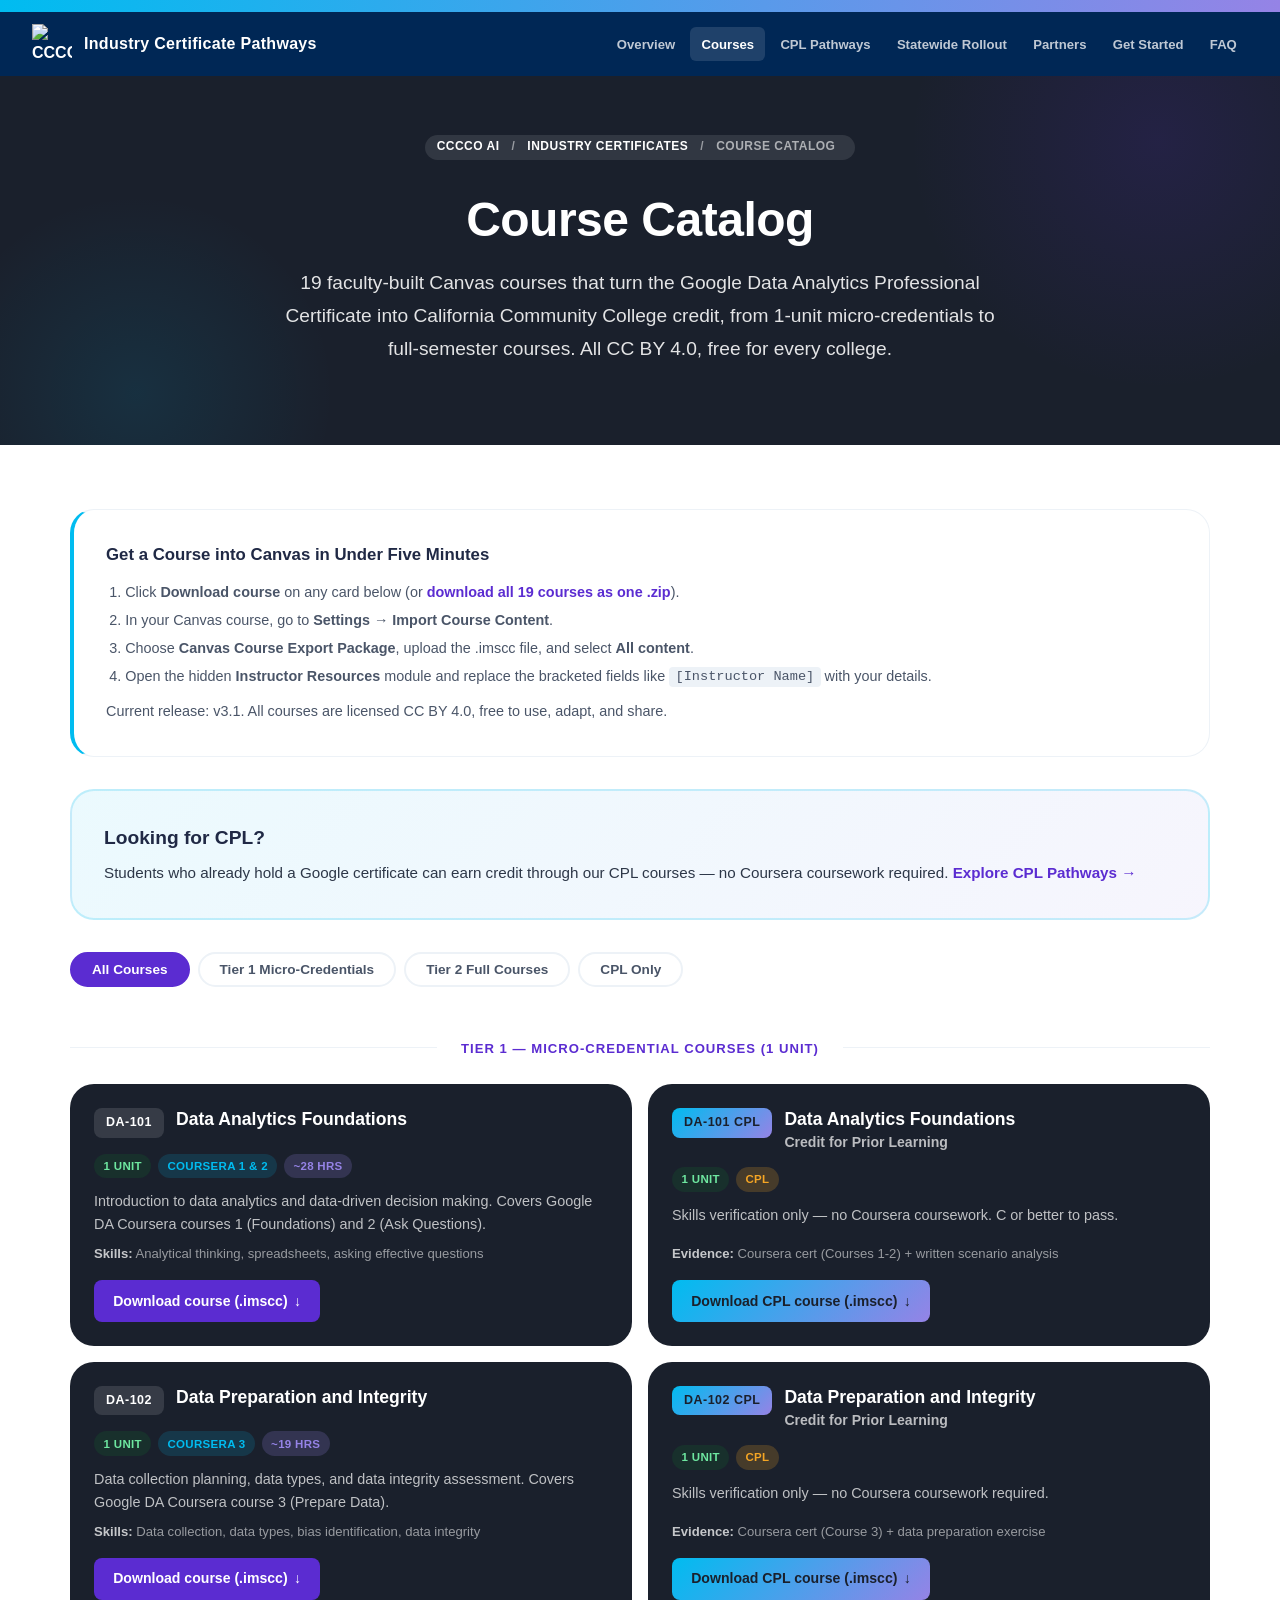
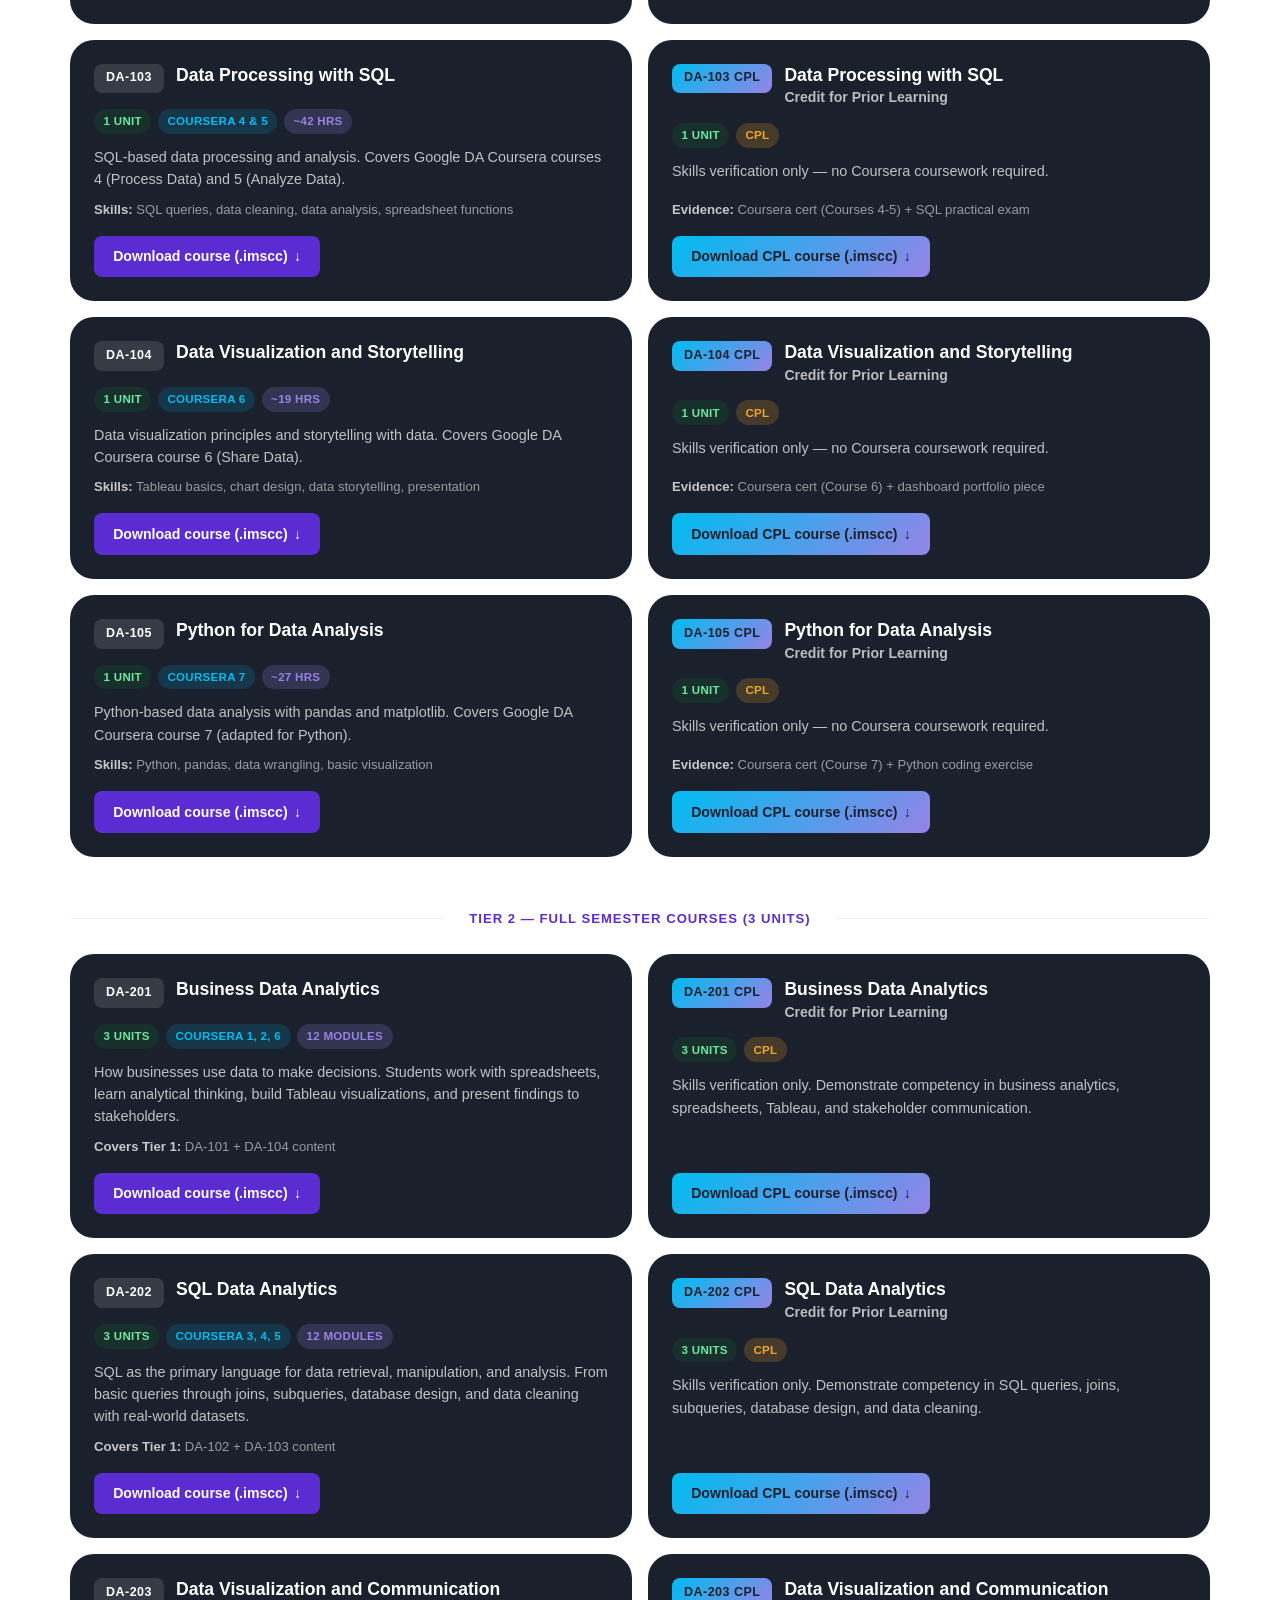
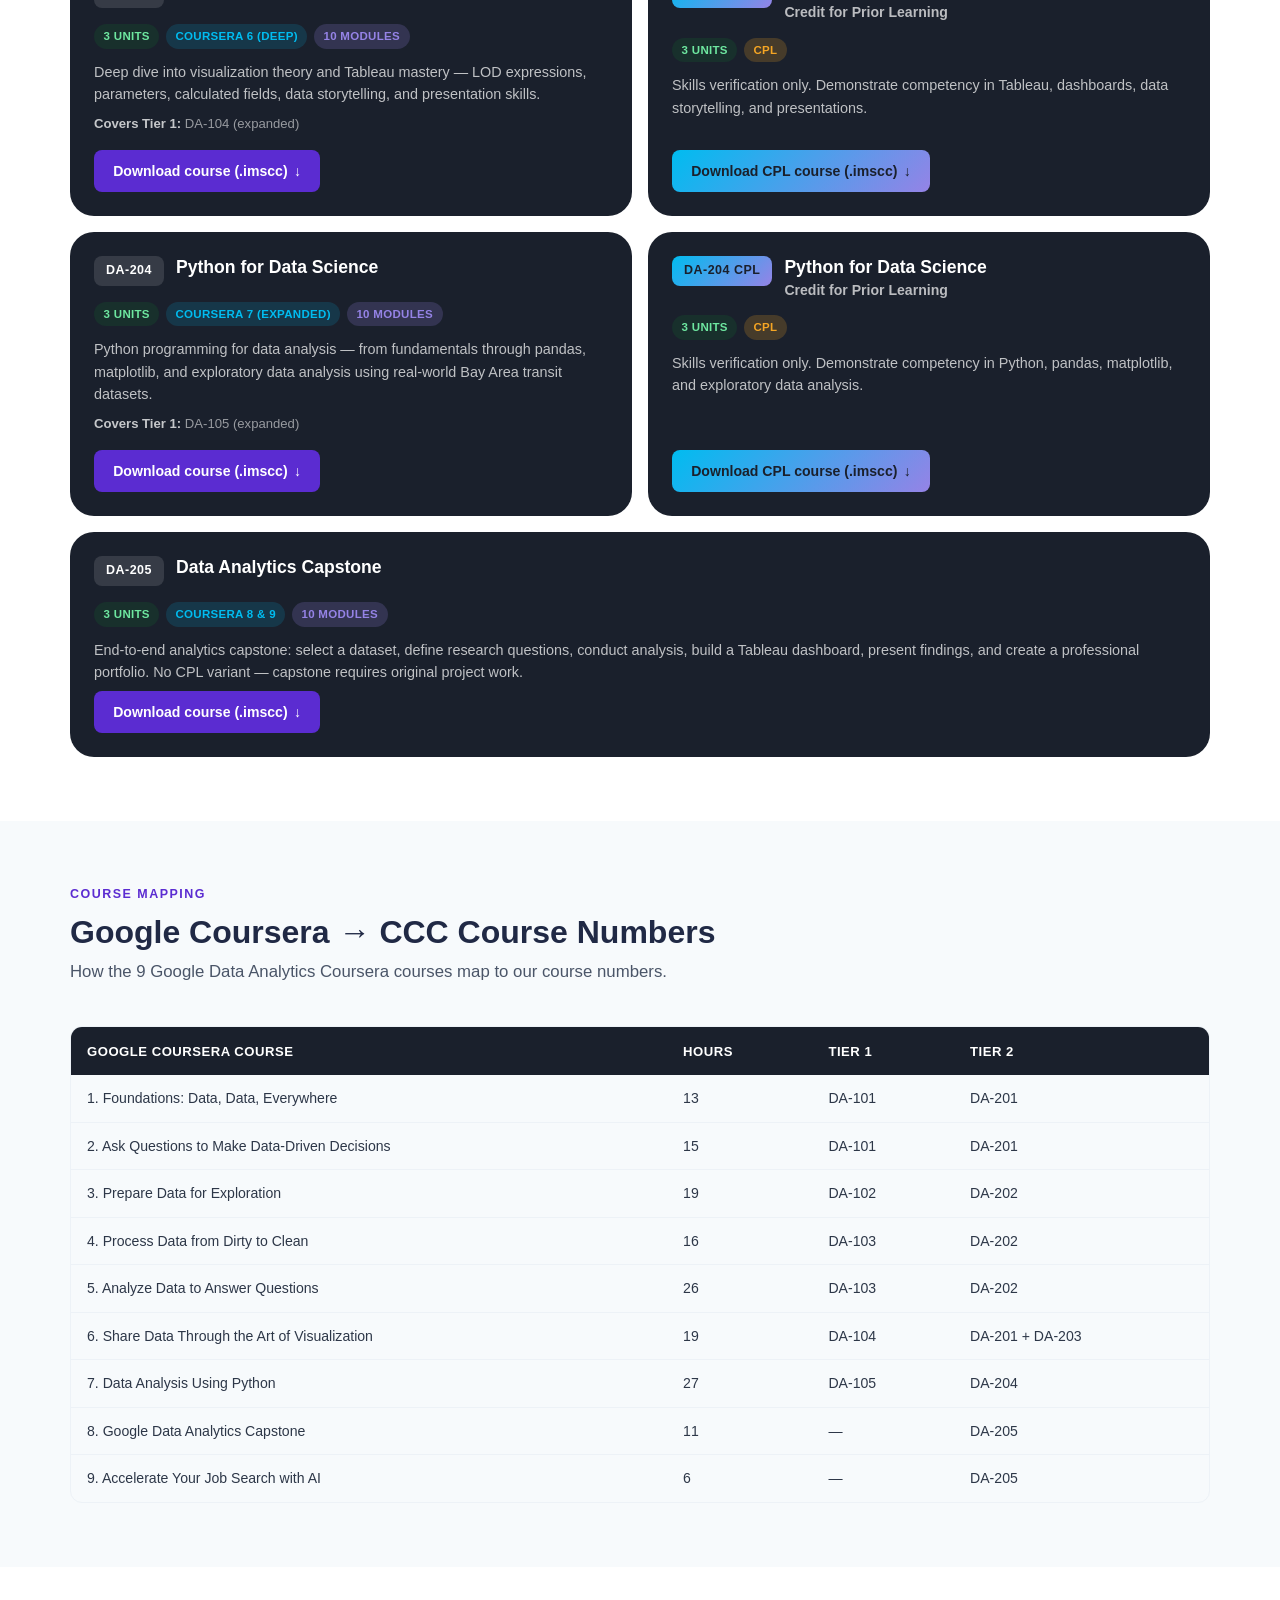
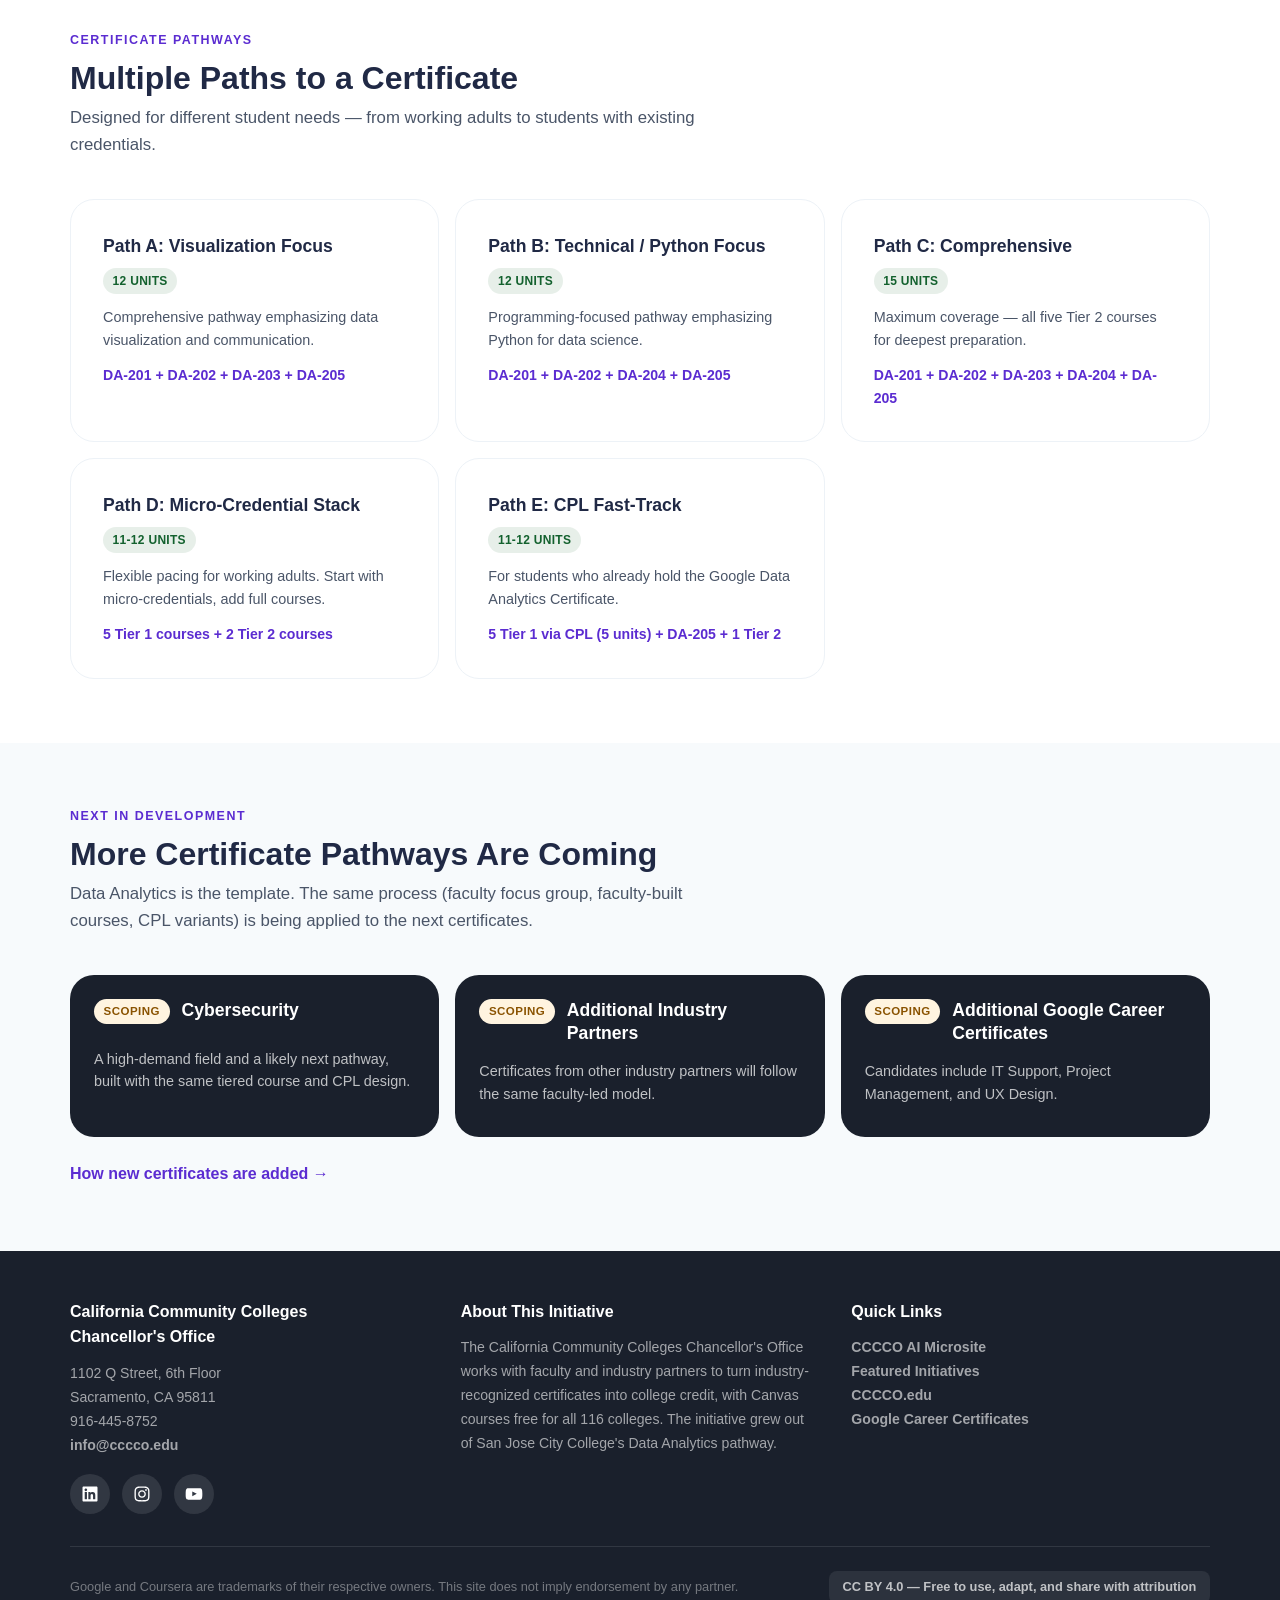
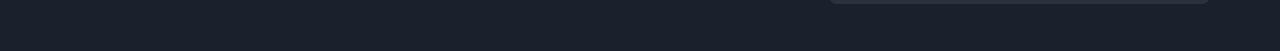
==== commit 2e89c935: "Relaunch as CCC Industry Certificate Pathways site Refocus the site on faculty-built courses and cer" ====
--- a/courses.html
+++ b/courses.html
@@ -3,7 +3,7 @@
 <head>
   <meta charset="UTF-8">
   <meta name="viewport" content="width=device-width, initial-scale=1.0">
-  <title>Course Catalog — CCC Google Data Analytics</title>
+  <title>Course Catalog — CCC Industry Certificate Pathways</title>
   <link rel="stylesheet" href="css/style.css">
 </head>
 <body data-page="courses">
@@ -16,12 +16,12 @@
       <nav class="breadcrumb" aria-label="Breadcrumb">
         <a href="https://ai.cccco.edu/">CCCCO AI</a>
         <span class="sep">/</span>
-        <a href="index.html">Google Tools</a>
+        <a href="index.html">Industry Certificates</a>
         <span class="sep">/</span>
         <span class="current">Course Catalog</span>
       </nav>
       <h1>Course Catalog</h1>
-      <p class="lead">19 ready-to-adopt Canvas courses — from micro-credentials to full-semester courses. Available on Canvas Commons or as direct .imscc downloads, all under CC BY 4.0.</p>
+      <p class="lead">19 faculty-built Canvas courses that turn the Google Data Analytics Professional Certificate into California Community College credit, from 1-unit micro-credentials to full-semester courses. All CC BY 4.0, free for every college.</p>
     </div>
   </section>
 
@@ -30,9 +30,14 @@
     <div class="container">
 
       <div class="info-box mb-4" style="border-left: 4px solid var(--teal);">
-        <h3>Two Ways to Get These Courses</h3>
-        <p><strong>Canvas Commons:</strong> open Canvas Commons from within your Canvas instance and search for <strong>"CCC Google Data Analytics"</strong> or a course number (e.g., "DA-101"), then import directly into your course.</p>
-        <p style="margin-top: 0.5rem;"><strong>Direct download:</strong> use the <strong>Download .imscc</strong> button on any card below, then in Canvas go to <em>Settings &rarr; Import Course Content &rarr; Canvas Course Export Package</em> and upload the file. All courses are CC BY 4.0.</p>
+        <h3>Get a Course into Canvas in Under Five Minutes</h3>
+        <ol style="margin:.5rem 0 0 1.2rem; line-height:1.9;">
+          <li>Click <strong>Download course</strong> on any card below (or <a href="downloads/CCC-Data-Analytics-All-Courses-v3.1.zip" data-bundle download>download all 19 courses as one .zip</a>).</li>
+          <li>In your Canvas course, go to <strong>Settings &rarr; Import Course Content</strong>.</li>
+          <li>Choose <strong>Canvas Course Export Package</strong>, upload the .imscc file, and select <strong>All content</strong>.</li>
+          <li>Open the hidden <strong>Instructor Resources</strong> module and replace the bracketed fields like <code>[Instructor Name]</code> with your details.</li>
+        </ol>
+        <p style="margin-top:.75rem; font-size:.9rem; color:var(--palette5);">Current release: <span data-version>v3.1</span>. All courses are licensed CC BY 4.0, free to use, adapt, and share.</p>
       </div>
 
       <div class="cpl-highlight mb-4">
@@ -57,7 +62,7 @@
             <div class="card-meta"><span class="meta-tag units">1 Unit</span><span class="meta-tag coursera">Coursera 1 &amp; 2</span><span class="meta-tag hours">~28 hrs</span></div>
             <p class="card-desc">Introduction to data analytics and data-driven decision making. Covers Google DA Coursera courses 1 (Foundations) and 2 (Ask Questions).</p>
             <p class="card-skills"><strong>Skills:</strong> Analytical thinking, spreadsheets, asking effective questions</p>
-            <div class="card-actions"><a href="https://lor.instructure.com/" title="Search for this course title in Canvas Commons" target="_blank" class="btn btn-primary">Search on Canvas Commons <span class="arrow">&rarr;</span></a><a href="imscc-output/v3/regular/CCC-Google-DA-101-Data-Analytics-Foundations-v3.0.imscc" download class="btn btn-outline-light">Download .imscc</a></div>
+            <div class="card-actions"><a href="downloads/regular/CCC-Google-DA-101-Data-Analytics-Foundations-v3.1.imscc" data-course="DA-101" data-variant="regular" download class="btn btn-primary">Download course (.imscc) <span class="arrow">&darr;</span></a></div>
           </div>
         </div>
 
@@ -67,7 +72,7 @@
             <div class="card-meta"><span class="meta-tag units">1 Unit</span><span class="meta-tag cpl-tag">CPL</span></div>
             <p class="card-desc">Skills verification only — no Coursera coursework. C or better to pass.</p>
             <p class="card-skills"><strong>Evidence:</strong> Coursera cert (Courses 1-2) + written scenario analysis</p>
-            <div class="card-actions"><a href="https://lor.instructure.com/" title="Search for this course title in Canvas Commons" target="_blank" class="btn btn-teal">Search on Canvas Commons <span class="arrow">&rarr;</span></a><a href="imscc-output/v3/cpl/CCC-Google-DA-101_cpl-Data-Analytics-Foundations-(CPL)-v3.0.imscc" download class="btn btn-outline-light">Download .imscc</a></div>
+            <div class="card-actions"><a href="downloads/cpl/CCC-Google-DA-101_cpl-Data-Analytics-Foundations-(CPL)-v3.1.imscc" data-course="DA-101" data-variant="cpl" download class="btn btn-teal">Download CPL course (.imscc) <span class="arrow">&darr;</span></a></div>
           </div>
         </div>
 
@@ -77,7 +82,7 @@
             <div class="card-meta"><span class="meta-tag units">1 Unit</span><span class="meta-tag coursera">Coursera 3</span><span class="meta-tag hours">~19 hrs</span></div>
             <p class="card-desc">Data collection planning, data types, and data integrity assessment. Covers Google DA Coursera course 3 (Prepare Data).</p>
             <p class="card-skills"><strong>Skills:</strong> Data collection, data types, bias identification, data integrity</p>
-            <div class="card-actions"><a href="https://lor.instructure.com/" title="Search for this course title in Canvas Commons" target="_blank" class="btn btn-primary">Search on Canvas Commons <span class="arrow">&rarr;</span></a><a href="imscc-output/v3/regular/CCC-Google-DA-102-Data-Preparation-and-Integrity-v3.0.imscc" download class="btn btn-outline-light">Download .imscc</a></div>
+            <div class="card-actions"><a href="downloads/regular/CCC-Google-DA-102-Data-Preparation-and-Integrity-v3.1.imscc" data-course="DA-102" data-variant="regular" download class="btn btn-primary">Download course (.imscc) <span class="arrow">&darr;</span></a></div>
           </div>
         </div>
 
@@ -87,7 +92,7 @@
             <div class="card-meta"><span class="meta-tag units">1 Unit</span><span class="meta-tag cpl-tag">CPL</span></div>
             <p class="card-desc">Skills verification only — no Coursera coursework required.</p>
             <p class="card-skills"><strong>Evidence:</strong> Coursera cert (Course 3) + data preparation exercise</p>
-            <div class="card-actions"><a href="https://lor.instructure.com/" title="Search for this course title in Canvas Commons" target="_blank" class="btn btn-teal">Search on Canvas Commons <span class="arrow">&rarr;</span></a><a href="imscc-output/v3/cpl/CCC-Google-DA-102_cpl-Data-Preparation-and-Integrity-(CPL)-v3.0.imscc" download class="btn btn-outline-light">Download .imscc</a></div>
+            <div class="card-actions"><a href="downloads/cpl/CCC-Google-DA-102_cpl-Data-Preparation-and-Integrity-(CPL)-v3.1.imscc" data-course="DA-102" data-variant="cpl" download class="btn btn-teal">Download CPL course (.imscc) <span class="arrow">&darr;</span></a></div>
           </div>
         </div>
 
@@ -97,7 +102,7 @@
             <div class="card-meta"><span class="meta-tag units">1 Unit</span><span class="meta-tag coursera">Coursera 4 &amp; 5</span><span class="meta-tag hours">~42 hrs</span></div>
             <p class="card-desc">SQL-based data processing and analysis. Covers Google DA Coursera courses 4 (Process Data) and 5 (Analyze Data).</p>
             <p class="card-skills"><strong>Skills:</strong> SQL queries, data cleaning, data analysis, spreadsheet functions</p>
-            <div class="card-actions"><a href="https://lor.instructure.com/" title="Search for this course title in Canvas Commons" target="_blank" class="btn btn-primary">Search on Canvas Commons <span class="arrow">&rarr;</span></a><a href="imscc-output/v3/regular/CCC-Google-DA-103-Data-Processing-with-SQL-v3.0.imscc" download class="btn btn-outline-light">Download .imscc</a></div>
+            <div class="card-actions"><a href="downloads/regular/CCC-Google-DA-103-Data-Processing-with-SQL-v3.1.imscc" data-course="DA-103" data-variant="regular" download class="btn btn-primary">Download course (.imscc) <span class="arrow">&darr;</span></a></div>
           </div>
         </div>
 
@@ -107,7 +112,7 @@
             <div class="card-meta"><span class="meta-tag units">1 Unit</span><span class="meta-tag cpl-tag">CPL</span></div>
             <p class="card-desc">Skills verification only — no Coursera coursework required.</p>
             <p class="card-skills"><strong>Evidence:</strong> Coursera cert (Courses 4-5) + SQL practical exam</p>
-            <div class="card-actions"><a href="https://lor.instructure.com/" title="Search for this course title in Canvas Commons" target="_blank" class="btn btn-teal">Search on Canvas Commons <span class="arrow">&rarr;</span></a><a href="imscc-output/v3/cpl/CCC-Google-DA-103_cpl-Data-Processing-with-SQL-(CPL)-v3.0.imscc" download class="btn btn-outline-light">Download .imscc</a></div>
+            <div class="card-actions"><a href="downloads/cpl/CCC-Google-DA-103_cpl-Data-Processing-with-SQL-(CPL)-v3.1.imscc" data-course="DA-103" data-variant="cpl" download class="btn btn-teal">Download CPL course (.imscc) <span class="arrow">&darr;</span></a></div>
           </div>
         </div>
 
@@ -117,7 +122,7 @@
             <div class="card-meta"><span class="meta-tag units">1 Unit</span><span class="meta-tag coursera">Coursera 6</span><span class="meta-tag hours">~19 hrs</span></div>
             <p class="card-desc">Data visualization principles and storytelling with data. Covers Google DA Coursera course 6 (Share Data).</p>
             <p class="card-skills"><strong>Skills:</strong> Tableau basics, chart design, data storytelling, presentation</p>
-            <div class="card-actions"><a href="https://lor.instructure.com/" title="Search for this course title in Canvas Commons" target="_blank" class="btn btn-primary">Search on Canvas Commons <span class="arrow">&rarr;</span></a><a href="imscc-output/v3/regular/CCC-Google-DA-104-Data-Visualization-and-Storytelling-v3.0.imscc" download class="btn btn-outline-light">Download .imscc</a></div>
+            <div class="card-actions"><a href="downloads/regular/CCC-Google-DA-104-Data-Visualization-and-Storytelling-v3.1.imscc" data-course="DA-104" data-variant="regular" download class="btn btn-primary">Download course (.imscc) <span class="arrow">&darr;</span></a></div>
           </div>
         </div>
 
@@ -127,7 +132,7 @@
             <div class="card-meta"><span class="meta-tag units">1 Unit</span><span class="meta-tag cpl-tag">CPL</span></div>
             <p class="card-desc">Skills verification only — no Coursera coursework required.</p>
             <p class="card-skills"><strong>Evidence:</strong> Coursera cert (Course 6) + dashboard portfolio piece</p>
-            <div class="card-actions"><a href="https://lor.instructure.com/" title="Search for this course title in Canvas Commons" target="_blank" class="btn btn-teal">Search on Canvas Commons <span class="arrow">&rarr;</span></a><a href="imscc-output/v3/cpl/CCC-Google-DA-104_cpl-Data-Visualization-and-Storytelling-(CPL)-v3.0.imscc" download class="btn btn-outline-light">Download .imscc</a></div>
+            <div class="card-actions"><a href="downloads/cpl/CCC-Google-DA-104_cpl-Data-Visualization-and-Storytelling-(CPL)-v3.1.imscc" data-course="DA-104" data-variant="cpl" download class="btn btn-teal">Download CPL course (.imscc) <span class="arrow">&darr;</span></a></div>
           </div>
         </div>
 
@@ -137,7 +142,7 @@
             <div class="card-meta"><span class="meta-tag units">1 Unit</span><span class="meta-tag coursera">Coursera 7</span><span class="meta-tag hours">~27 hrs</span></div>
             <p class="card-desc">Python-based data analysis with pandas and matplotlib. Covers Google DA Coursera course 7 (adapted for Python).</p>
             <p class="card-skills"><strong>Skills:</strong> Python, pandas, data wrangling, basic visualization</p>
-            <div class="card-actions"><a href="https://lor.instructure.com/" title="Search for this course title in Canvas Commons" target="_blank" class="btn btn-primary">Search on Canvas Commons <span class="arrow">&rarr;</span></a><a href="imscc-output/v3/regular/CCC-Google-DA-105-Python-for-Data-Analysis-v3.0.imscc" download class="btn btn-outline-light">Download .imscc</a></div>
+            <div class="card-actions"><a href="downloads/regular/CCC-Google-DA-105-Python-for-Data-Analysis-v3.1.imscc" data-course="DA-105" data-variant="regular" download class="btn btn-primary">Download course (.imscc) <span class="arrow">&darr;</span></a></div>
           </div>
         </div>
 
@@ -147,7 +152,7 @@
             <div class="card-meta"><span class="meta-tag units">1 Unit</span><span class="meta-tag cpl-tag">CPL</span></div>
             <p class="card-desc">Skills verification only — no Coursera coursework required.</p>
             <p class="card-skills"><strong>Evidence:</strong> Coursera cert (Course 7) + Python coding exercise</p>
-            <div class="card-actions"><a href="https://lor.instructure.com/" title="Search for this course title in Canvas Commons" target="_blank" class="btn btn-teal">Search on Canvas Commons <span class="arrow">&rarr;</span></a><a href="imscc-output/v3/cpl/CCC-Google-DA-105_cpl-Python-for-Data-Analysis-(CPL)-v3.0.imscc" download class="btn btn-outline-light">Download .imscc</a></div>
+            <div class="card-actions"><a href="downloads/cpl/CCC-Google-DA-105_cpl-Python-for-Data-Analysis-(CPL)-v3.1.imscc" data-course="DA-105" data-variant="cpl" download class="btn btn-teal">Download CPL course (.imscc) <span class="arrow">&darr;</span></a></div>
           </div>
         </div>
 
@@ -163,7 +168,7 @@
             <div class="card-meta"><span class="meta-tag units">3 Units</span><span class="meta-tag coursera">Coursera 1, 2, 6</span><span class="meta-tag hours">12 Modules</span></div>
             <p class="card-desc">How businesses use data to make decisions. Students work with spreadsheets, learn analytical thinking, build Tableau visualizations, and present findings to stakeholders.</p>
             <p class="card-skills"><strong>Covers Tier 1:</strong> DA-101 + DA-104 content</p>
-            <div class="card-actions"><a href="https://lor.instructure.com/" title="Search for this course title in Canvas Commons" target="_blank" class="btn btn-primary">Search on Canvas Commons <span class="arrow">&rarr;</span></a><a href="imscc-output/v3/regular/CCC-Google-DA-201-Business-Data-Analytics-v3.0.imscc" download class="btn btn-outline-light">Download .imscc</a></div>
+            <div class="card-actions"><a href="downloads/regular/CCC-Google-DA-201-Business-Data-Analytics-v3.1.imscc" data-course="DA-201" data-variant="regular" download class="btn btn-primary">Download course (.imscc) <span class="arrow">&darr;</span></a></div>
           </div>
         </div>
 
@@ -172,7 +177,7 @@
             <div class="card-top"><span class="card-id cpl">DA-201 CPL</span><div class="card-title">Business Data Analytics<em>Credit for Prior Learning</em></div></div>
             <div class="card-meta"><span class="meta-tag units">3 Units</span><span class="meta-tag cpl-tag">CPL</span></div>
             <p class="card-desc">Skills verification only. Demonstrate competency in business analytics, spreadsheets, Tableau, and stakeholder communication.</p>
-            <div class="card-actions"><a href="https://lor.instructure.com/" title="Search for this course title in Canvas Commons" target="_blank" class="btn btn-teal">Search on Canvas Commons <span class="arrow">&rarr;</span></a><a href="imscc-output/v3/cpl/CCC-Google-DA-201_cpl-Business-Data-Analytics-(CPL)-v3.0.imscc" download class="btn btn-outline-light">Download .imscc</a></div>
+            <div class="card-actions"><a href="downloads/cpl/CCC-Google-DA-201_cpl-Business-Data-Analytics-(CPL)-v3.1.imscc" data-course="DA-201" data-variant="cpl" download class="btn btn-teal">Download CPL course (.imscc) <span class="arrow">&darr;</span></a></div>
           </div>
         </div>
 
@@ -182,7 +187,7 @@
             <div class="card-meta"><span class="meta-tag units">3 Units</span><span class="meta-tag coursera">Coursera 3, 4, 5</span><span class="meta-tag hours">12 Modules</span></div>
             <p class="card-desc">SQL as the primary language for data retrieval, manipulation, and analysis. From basic queries through joins, subqueries, database design, and data cleaning with real-world datasets.</p>
             <p class="card-skills"><strong>Covers Tier 1:</strong> DA-102 + DA-103 content</p>
-            <div class="card-actions"><a href="https://lor.instructure.com/" title="Search for this course title in Canvas Commons" target="_blank" class="btn btn-primary">Search on Canvas Commons <span class="arrow">&rarr;</span></a><a href="imscc-output/v3/regular/CCC-Google-DA-202-SQL-Data-Analytics-v3.0.imscc" download class="btn btn-outline-light">Download .imscc</a></div>
+            <div class="card-actions"><a href="downloads/regular/CCC-Google-DA-202-SQL-Data-Analytics-v3.1.imscc" data-course="DA-202" data-variant="regular" download class="btn btn-primary">Download course (.imscc) <span class="arrow">&darr;</span></a></div>
           </div>
         </div>
 
@@ -191,7 +196,7 @@
             <div class="card-top"><span class="card-id cpl">DA-202 CPL</span><div class="card-title">SQL Data Analytics<em>Credit for Prior Learning</em></div></div>
             <div class="card-meta"><span class="meta-tag units">3 Units</span><span class="meta-tag cpl-tag">CPL</span></div>
             <p class="card-desc">Skills verification only. Demonstrate competency in SQL queries, joins, subqueries, database design, and data cleaning.</p>
-            <div class="card-actions"><a href="https://lor.instructure.com/" title="Search for this course title in Canvas Commons" target="_blank" class="btn btn-teal">Search on Canvas Commons <span class="arrow">&rarr;</span></a><a href="imscc-output/v3/cpl/CCC-Google-DA-202_cpl-SQL-Data-Analytics-(CPL)-v3.0.imscc" download class="btn btn-outline-light">Download .imscc</a></div>
+            <div class="card-actions"><a href="downloads/cpl/CCC-Google-DA-202_cpl-SQL-Data-Analytics-(CPL)-v3.1.imscc" data-course="DA-202" data-variant="cpl" download class="btn btn-teal">Download CPL course (.imscc) <span class="arrow">&darr;</span></a></div>
           </div>
         </div>
 
@@ -201,7 +206,7 @@
             <div class="card-meta"><span class="meta-tag units">3 Units</span><span class="meta-tag coursera">Coursera 6 (deep)</span><span class="meta-tag hours">10 Modules</span></div>
             <p class="card-desc">Deep dive into visualization theory and Tableau mastery — LOD expressions, parameters, calculated fields, data storytelling, and presentation skills.</p>
             <p class="card-skills"><strong>Covers Tier 1:</strong> DA-104 (expanded)</p>
-            <div class="card-actions"><a href="https://lor.instructure.com/" title="Search for this course title in Canvas Commons" target="_blank" class="btn btn-primary">Search on Canvas Commons <span class="arrow">&rarr;</span></a><a href="imscc-output/v3/regular/CCC-Google-DA-203-Data-Visualization-and-Communication-v3.0.imscc" download class="btn btn-outline-light">Download .imscc</a></div>
+            <div class="card-actions"><a href="downloads/regular/CCC-Google-DA-203-Data-Visualization-and-Communication-v3.1.imscc" data-course="DA-203" data-variant="regular" download class="btn btn-primary">Download course (.imscc) <span class="arrow">&darr;</span></a></div>
           </div>
         </div>
 
@@ -210,7 +215,7 @@
             <div class="card-top"><span class="card-id cpl">DA-203 CPL</span><div class="card-title">Data Visualization and Communication<em>Credit for Prior Learning</em></div></div>
             <div class="card-meta"><span class="meta-tag units">3 Units</span><span class="meta-tag cpl-tag">CPL</span></div>
             <p class="card-desc">Skills verification only. Demonstrate competency in Tableau, dashboards, data storytelling, and presentations.</p>
-            <div class="card-actions"><a href="https://lor.instructure.com/" title="Search for this course title in Canvas Commons" target="_blank" class="btn btn-teal">Search on Canvas Commons <span class="arrow">&rarr;</span></a><a href="imscc-output/v3/cpl/CCC-Google-DA-203_cpl-Data-Visualization-and-Communication-(CPL)-v3.0.imscc" download class="btn btn-outline-light">Download .imscc</a></div>
+            <div class="card-actions"><a href="downloads/cpl/CCC-Google-DA-203_cpl-Data-Visualization-and-Communication-(CPL)-v3.1.imscc" data-course="DA-203" data-variant="cpl" download class="btn btn-teal">Download CPL course (.imscc) <span class="arrow">&darr;</span></a></div>
           </div>
         </div>
 
@@ -220,7 +225,7 @@
             <div class="card-meta"><span class="meta-tag units">3 Units</span><span class="meta-tag coursera">Coursera 7 (expanded)</span><span class="meta-tag hours">10 Modules</span></div>
             <p class="card-desc">Python programming for data analysis — from fundamentals through pandas, matplotlib, and exploratory data analysis using real-world Bay Area transit datasets.</p>
             <p class="card-skills"><strong>Covers Tier 1:</strong> DA-105 (expanded)</p>
-            <div class="card-actions"><a href="https://lor.instructure.com/" title="Search for this course title in Canvas Commons" target="_blank" class="btn btn-primary">Search on Canvas Commons <span class="arrow">&rarr;</span></a><a href="imscc-output/v3/regular/CCC-Google-DA-204-Python-for-Data-Science-v3.0.imscc" download class="btn btn-outline-light">Download .imscc</a></div>
+            <div class="card-actions"><a href="downloads/regular/CCC-Google-DA-204-Python-for-Data-Science-v3.1.imscc" data-course="DA-204" data-variant="regular" download class="btn btn-primary">Download course (.imscc) <span class="arrow">&darr;</span></a></div>
           </div>
         </div>
 
@@ -229,7 +234,7 @@
             <div class="card-top"><span class="card-id cpl">DA-204 CPL</span><div class="card-title">Python for Data Science<em>Credit for Prior Learning</em></div></div>
             <div class="card-meta"><span class="meta-tag units">3 Units</span><span class="meta-tag cpl-tag">CPL</span></div>
             <p class="card-desc">Skills verification only. Demonstrate competency in Python, pandas, matplotlib, and exploratory data analysis.</p>
-            <div class="card-actions"><a href="https://lor.instructure.com/" title="Search for this course title in Canvas Commons" target="_blank" class="btn btn-teal">Search on Canvas Commons <span class="arrow">&rarr;</span></a><a href="imscc-output/v3/cpl/CCC-Google-DA-204_cpl-Python-for-Data-Science-(CPL)-v3.0.imscc" download class="btn btn-outline-light">Download .imscc</a></div>
+            <div class="card-actions"><a href="downloads/cpl/CCC-Google-DA-204_cpl-Python-for-Data-Science-(CPL)-v3.1.imscc" data-course="DA-204" data-variant="cpl" download class="btn btn-teal">Download CPL course (.imscc) <span class="arrow">&darr;</span></a></div>
           </div>
         </div>
 
@@ -238,7 +243,7 @@
             <div class="card-top"><span class="card-id">DA-205</span><div class="card-title">Data Analytics Capstone</div></div>
             <div class="card-meta"><span class="meta-tag units">3 Units</span><span class="meta-tag coursera">Coursera 8 &amp; 9</span><span class="meta-tag hours">10 Modules</span></div>
             <p class="card-desc">End-to-end analytics capstone: select a dataset, define research questions, conduct analysis, build a Tableau dashboard, present findings, and create a professional portfolio. No CPL variant — capstone requires original project work.</p>
-            <div class="card-actions"><a href="https://lor.instructure.com/" title="Search for this course title in Canvas Commons" target="_blank" class="btn btn-primary">Search on Canvas Commons <span class="arrow">&rarr;</span></a><a href="imscc-output/v3/regular/CCC-Google-DA-205-Data-Analytics-Capstone-v3.0.imscc" download class="btn btn-outline-light">Download .imscc</a></div>
+            <div class="card-actions"><a href="downloads/regular/CCC-Google-DA-205-Data-Analytics-Capstone-v3.1.imscc" data-course="DA-205" data-variant="regular" download class="btn btn-primary">Download course (.imscc) <span class="arrow">&darr;</span></a></div>
           </div>
         </div>
 
@@ -310,6 +315,29 @@
     </div>
   </section>
 
+  <section class="bg-light">
+    <div class="container">
+      <p class="section-label">Next in Development</p>
+      <h2 class="section-title">More Certificate Pathways Are Coming</h2>
+      <p class="section-subtitle">Data Analytics is the template. The same process (faculty focus group, faculty-built courses, CPL variants) is being applied to the next certificates.</p>
+      <div class="card-grid card-grid-3 mt-3">
+        <div class="card"><div class="card-inner">
+          <div class="card-top"><span class="status-pill planning">Scoping</span><div class="card-title">Cybersecurity</div></div>
+          <p class="card-desc">A high-demand field and a likely next pathway, built with the same tiered course and CPL design.</p>
+        </div></div>
+        <div class="card"><div class="card-inner">
+          <div class="card-top"><span class="status-pill planning">Scoping</span><div class="card-title">Additional Industry Partners</div></div>
+          <p class="card-desc">Certificates from other industry partners will follow the same faculty-led model.</p>
+        </div></div>
+        <div class="card"><div class="card-inner">
+          <div class="card-top"><span class="status-pill planning">Scoping</span><div class="card-title">Additional Google Career Certificates</div></div>
+          <p class="card-desc">Candidates include IT Support, Project Management, and UX Design.</p>
+        </div></div>
+      </div>
+      <p class="mt-3"><a href="partners.html">How new certificates are added &rarr;</a></p>
+    </div>
+  </section>
+
   <div id="site-footer"></div>
   <script src="js/components.js"></script>
 </body>
--- a/css/style.css
+++ b/css/style.css
@@ -1,5 +1,5 @@
 /* ═══════════════════════════════════════════════
-   CCC Google Tools & Certifications Microsite
+   CCC Industry Certificate Pathways
    Themed to match ai.cccco.edu
    ═══════════════════════════════════════════════ */
 
@@ -848,3 +848,26 @@
 .mb-4 { margin-bottom: 2rem; }
 .text-center { text-align: center; }
 .full-span { grid-column: 1 / -1; }
+
+/* ── Additions for the Industry Certificate Pathways site ── */
+.status-pill { display:inline-block; font-size:.72rem; font-weight:600; letter-spacing:.04em; text-transform:uppercase; padding:.2rem .6rem; border-radius:999px; margin-bottom:.5rem; }
+.status-pill.live { background:#e3f4e8; color:var(--green); }
+.status-pill.planning { background:#fff4e0; color:#8a5300; }
+.status-pill.upcoming { background:#e6f7fd; color:#005f7a; }
+.status-pill.done { background:var(--palette7); color:var(--palette4); }
+.pipeline { list-style:none; display:grid; grid-template-columns:repeat(6,1fr); gap:1rem; counter-reset:step; margin-top:2rem; }
+.pipeline li { counter-increment:step; background:var(--palette9); border:1px solid var(--palette7); border-radius:var(--radius-sm); padding:1.25rem 1rem; position:relative; }
+.pipeline li::before { content:counter(step); display:flex; align-items:center; justify-content:center; width:2rem; height:2rem; border-radius:50%; background:var(--purple); color:#fff; font-weight:600; margin-bottom:.75rem; }
+.pipeline h3 { font-size:1rem; margin-bottom:.35rem; }
+.pipeline p { font-size:.9rem; color:var(--palette5); }
+@media (max-width:960px){ .pipeline { grid-template-columns:repeat(3,1fr);} }
+@media (max-width:600px){ .pipeline { grid-template-columns:1fr;} }
+.partner-card { border:1px solid var(--palette7); border-radius:var(--radius); padding:2rem; background:var(--palette9); }
+.partner-card h3 { font-size:1.4rem; margin:.25rem 0 .75rem; }
+.partner-card ul { margin:.75rem 0 0 1.1rem; }
+.partner-card li { margin-bottom:.35rem; }
+.college-list { columns:3; column-gap:2rem; list-style:none; margin-top:1.5rem; }
+.college-list li { padding:.35rem 0; border-bottom:1px solid var(--palette7); break-inside:avoid; }
+@media (max-width:760px){ .college-list { columns:2; } }
+@media (max-width:480px){ .college-list { columns:1; } }
+.convening-table td:first-child { font-weight:600; }
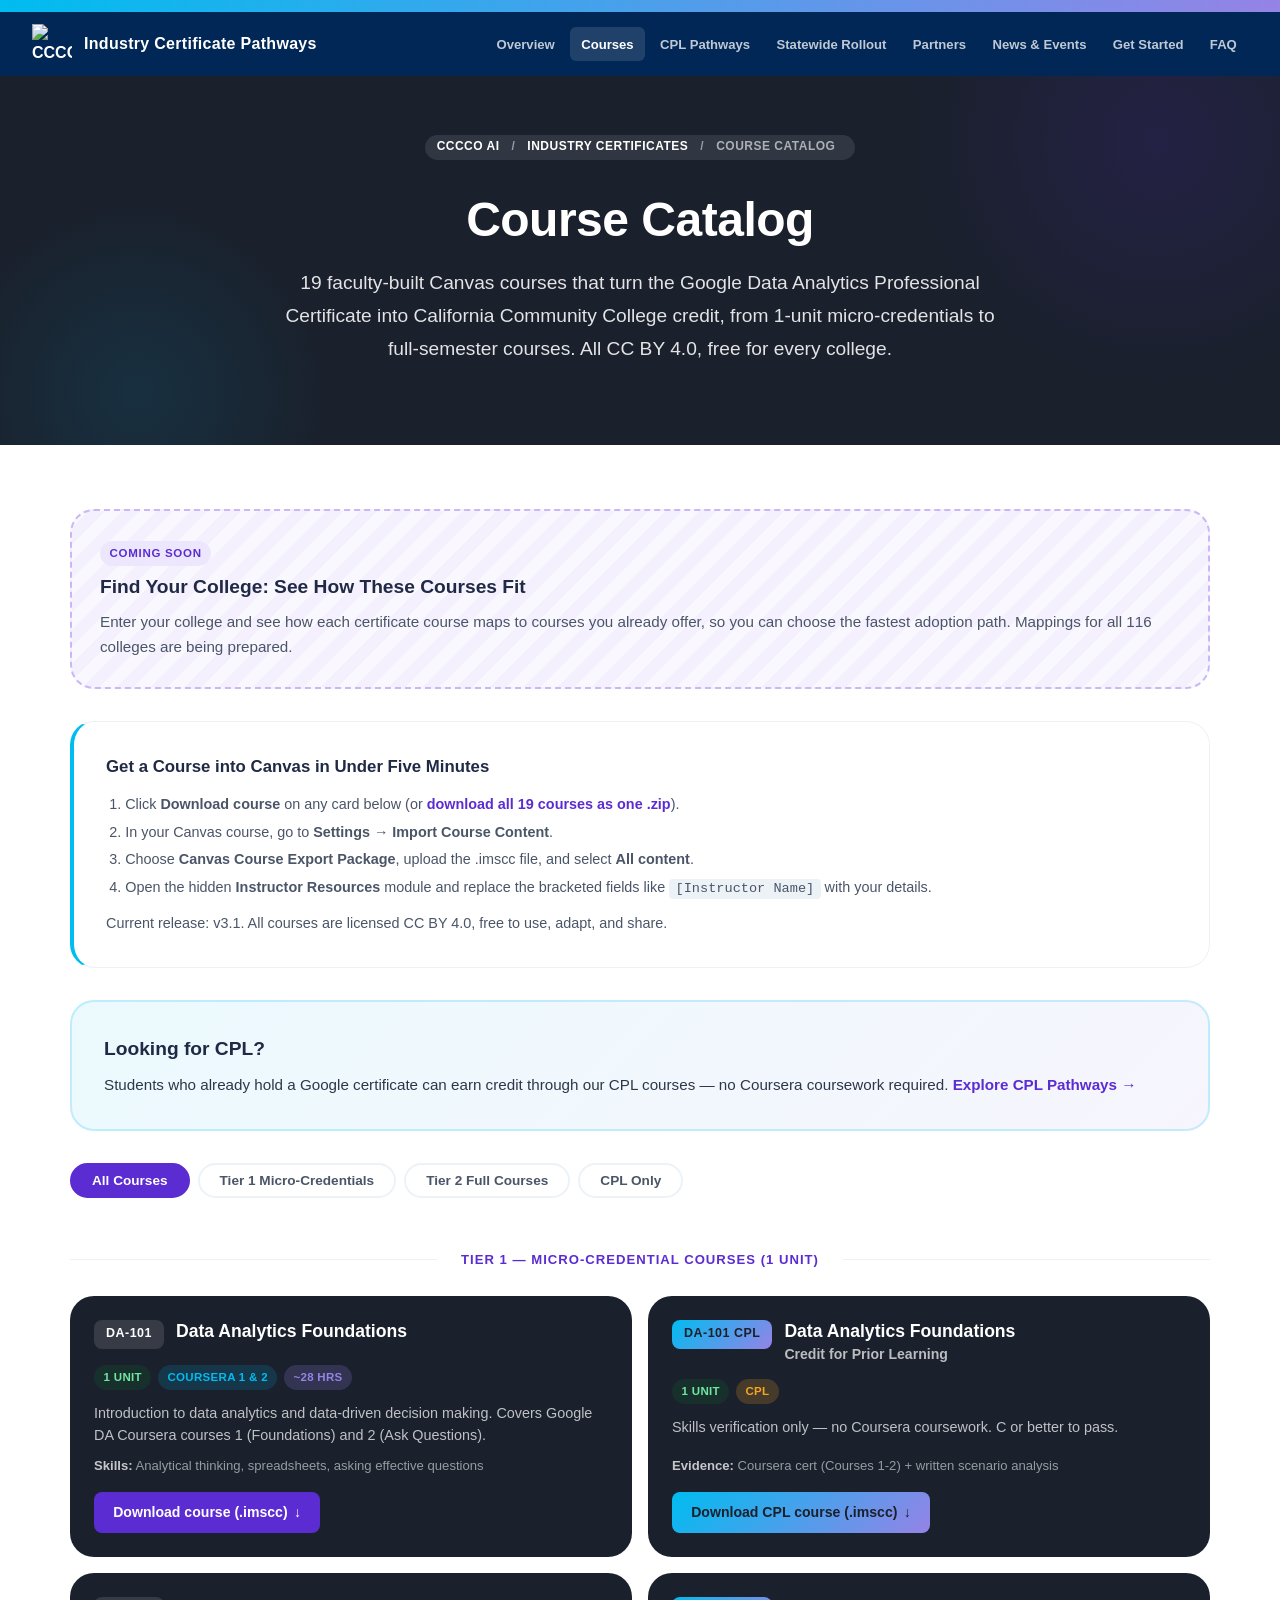
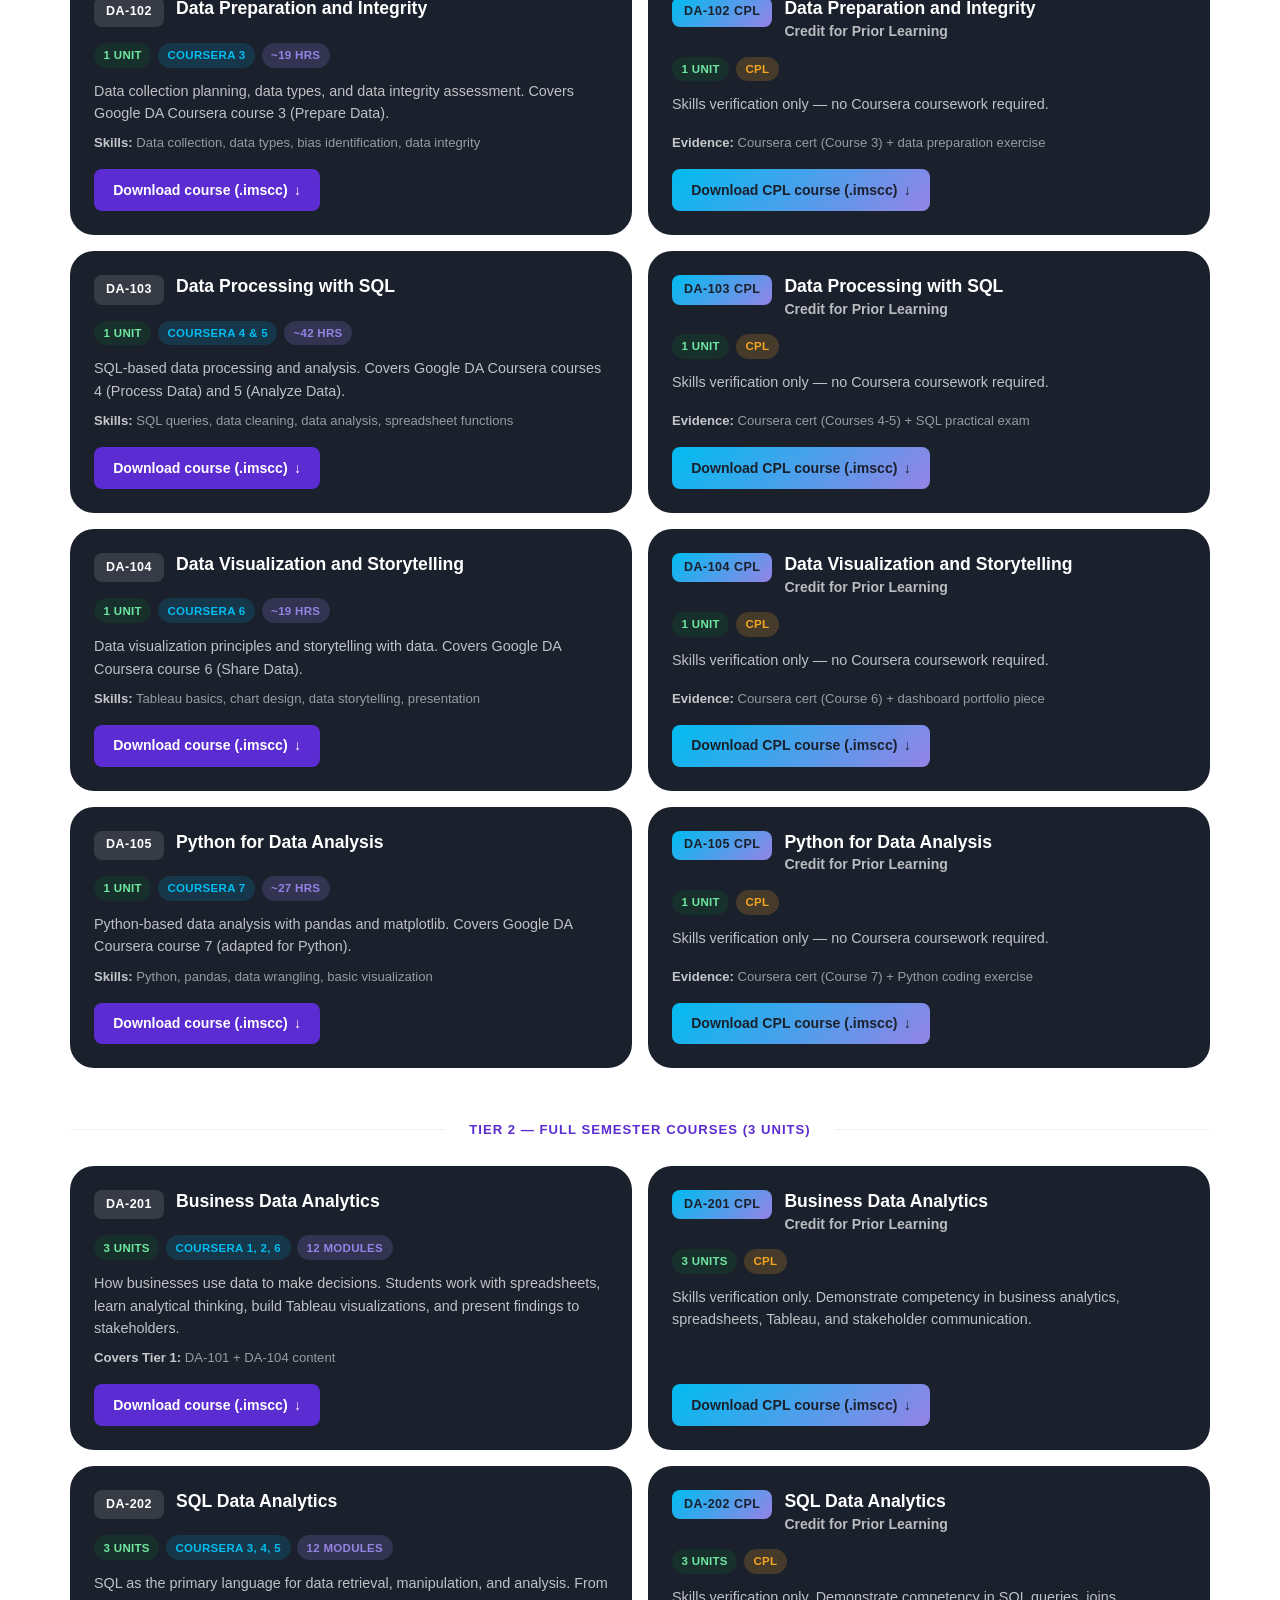
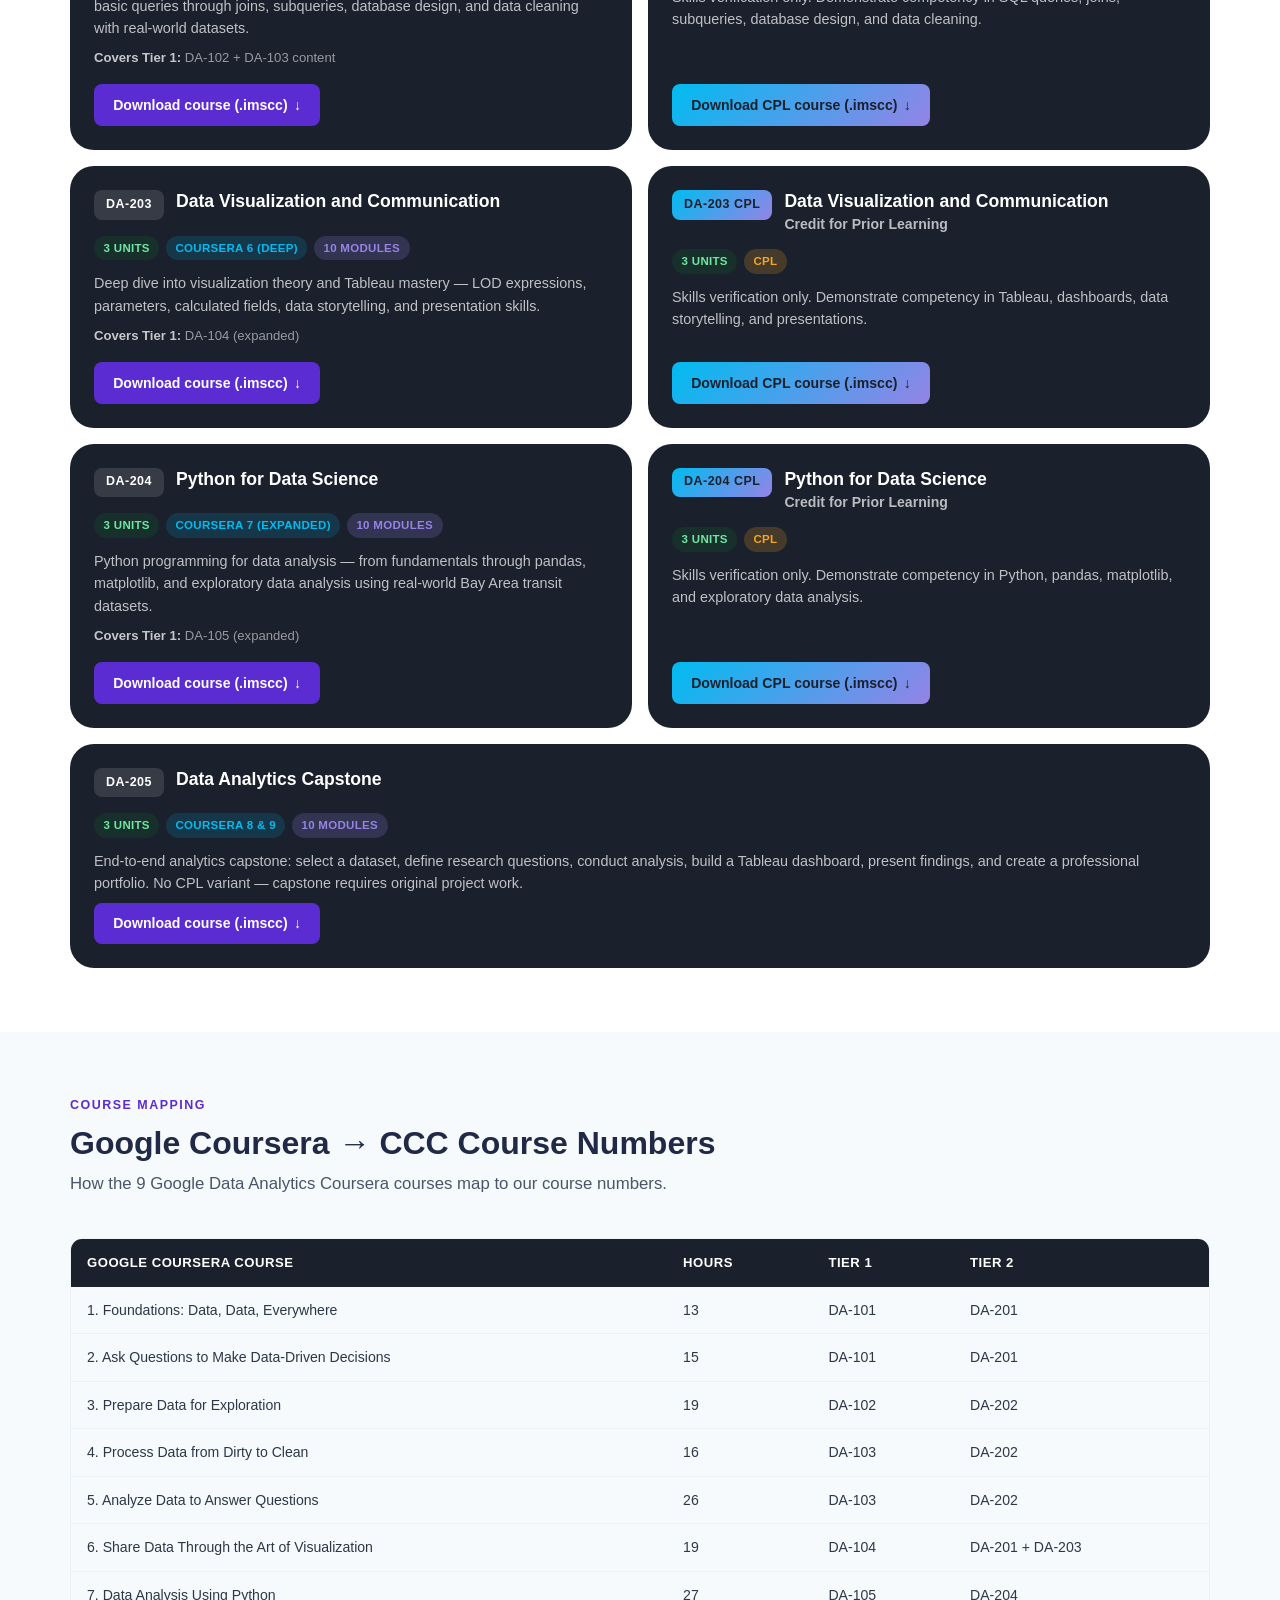
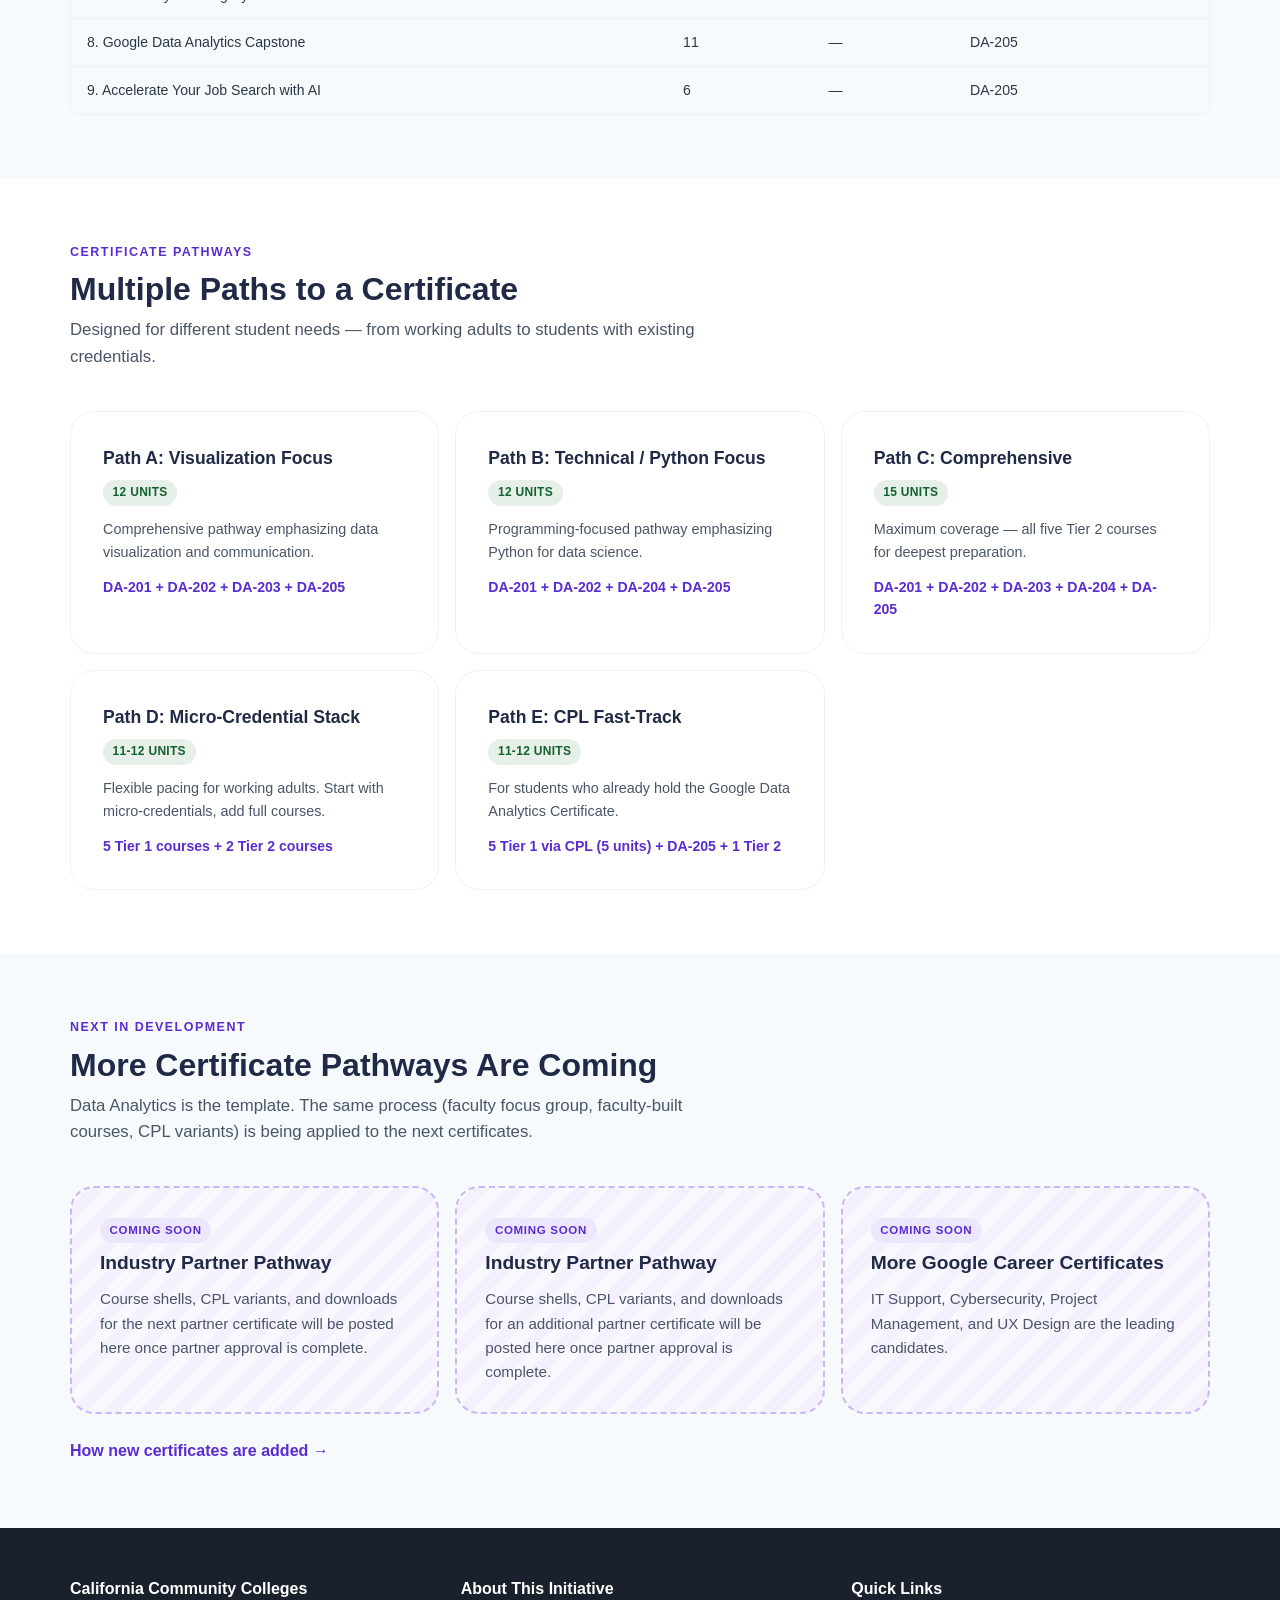
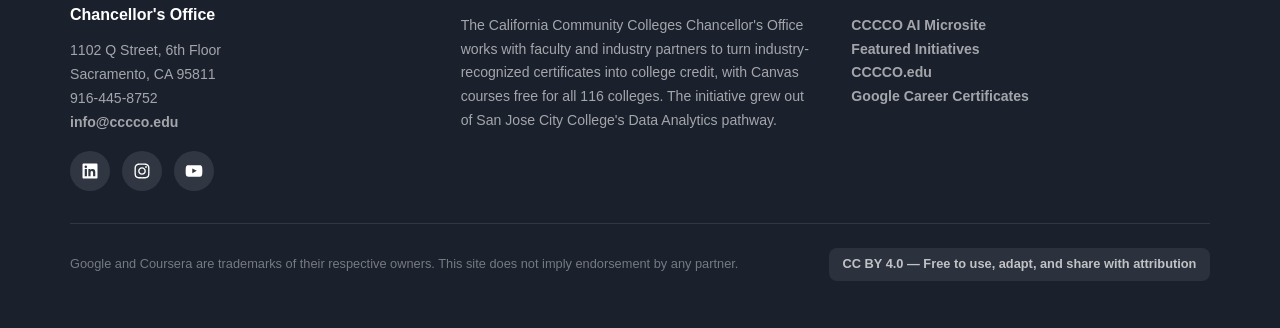
==== commit 18c494a1: "Add News & Events page, partner placeholders, and MOU naming gate - News & Events: monthly update (P" ====
--- a/courses.html
+++ b/courses.html
@@ -28,6 +28,12 @@
   <!-- ═══ Courses ═══ -->
   <section>
     <div class="container">
+
+      <div class="placeholder-card mb-4" data-placeholder="College course-fit finder">
+        <span class="placeholder-label">Coming soon</span>
+        <h3>Find Your College: See How These Courses Fit</h3>
+        <p>Enter your college and see how each certificate course maps to courses you already offer, so you can choose the fastest adoption path. Mappings for all 116 colleges are being prepared.</p>
+      </div>
 
       <div class="info-box mb-4" style="border-left: 4px solid var(--teal);">
         <h3>Get a Course into Canvas in Under Five Minutes</h3>
@@ -321,18 +327,21 @@
       <h2 class="section-title">More Certificate Pathways Are Coming</h2>
       <p class="section-subtitle">Data Analytics is the template. The same process (faculty focus group, faculty-built courses, CPL variants) is being applied to the next certificates.</p>
       <div class="card-grid card-grid-3 mt-3">
-        <div class="card"><div class="card-inner">
-          <div class="card-top"><span class="status-pill planning">Scoping</span><div class="card-title">Cybersecurity</div></div>
-          <p class="card-desc">A high-demand field and a likely next pathway, built with the same tiered course and CPL design.</p>
-        </div></div>
-        <div class="card"><div class="card-inner">
-          <div class="card-top"><span class="status-pill planning">Scoping</span><div class="card-title">Additional Industry Partners</div></div>
-          <p class="card-desc">Certificates from other industry partners will follow the same faculty-led model.</p>
-        </div></div>
-        <div class="card"><div class="card-inner">
-          <div class="card-top"><span class="status-pill planning">Scoping</span><div class="card-title">Additional Google Career Certificates</div></div>
-          <p class="card-desc">Candidates include IT Support, Project Management, and UX Design.</p>
-        </div></div>
+        <div class="placeholder-card" data-placeholder="Partner pathway 1 courses">
+          <span class="placeholder-label">Coming soon</span>
+          <h3>Industry Partner Pathway</h3>
+          <p>Course shells, CPL variants, and downloads for the next partner certificate will be posted here once partner approval is complete.</p>
+        </div>
+        <div class="placeholder-card" data-placeholder="Partner pathway 2 courses">
+          <span class="placeholder-label">Coming soon</span>
+          <h3>Industry Partner Pathway</h3>
+          <p>Course shells, CPL variants, and downloads for an additional partner certificate will be posted here once partner approval is complete.</p>
+        </div>
+        <div class="placeholder-card" data-placeholder="Additional Google Career Certificate courses">
+          <span class="placeholder-label">Coming soon</span>
+          <h3>More Google Career Certificates</h3>
+          <p>IT Support, Cybersecurity, Project Management, and UX Design are the leading candidates.</p>
+        </div>
       </div>
       <p class="mt-3"><a href="partners.html">How new certificates are added &rarr;</a></p>
     </div>
--- a/css/style.css
+++ b/css/style.css
@@ -871,3 +871,26 @@
 @media (max-width:760px){ .college-list { columns:2; } }
 @media (max-width:480px){ .college-list { columns:1; } }
 .convening-table td:first-child { font-weight:600; }
+
+/* ── Placeholders: reserved slots for content that is coming ── */
+.placeholder-card { border:2px dashed #c9b8f5; border-radius:var(--radius); padding:1.75rem; background:repeating-linear-gradient(135deg, #faf8ff, #faf8ff 12px, #f4f0fe 12px, #f4f0fe 24px); }
+.placeholder-card h3 { font-size:1.2rem; margin:.35rem 0 .5rem; }
+.placeholder-card p { color:var(--palette5); font-size:.95rem; }
+.placeholder-label { display:inline-block; font-size:.72rem; font-weight:600; letter-spacing:.06em; text-transform:uppercase; padding:.2rem .6rem; border-radius:999px; background:#ede7fd; color:var(--purple); }
+tr.placeholder-row td { color:var(--palette5); font-style:italic; background:#faf8ff; }
+
+/* ── News & events ── */
+.event-card { border:1px solid var(--palette7); border-left:6px solid var(--teal); border-radius:var(--radius-sm); padding:1.5rem 1.75rem; background:var(--palette9); display:grid; grid-template-columns:120px 1fr auto; gap:1.5rem; align-items:center; }
+.event-date { text-align:center; background:var(--palette2); color:#fff; border-radius:var(--radius-sm); padding:.75rem .5rem; }
+.event-date .m { display:block; font-size:.8rem; text-transform:uppercase; letter-spacing:.08em; }
+.event-date .d { display:block; font-size:2rem; font-weight:700; line-height:1.1; }
+.event-card h3 { margin-bottom:.35rem; }
+.event-card p { color:var(--palette5); font-size:.95rem; }
+@media (max-width:760px){ .event-card { grid-template-columns:1fr; } .event-date { max-width:120px; } }
+.update-grid { display:grid; grid-template-columns:repeat(3,1fr); gap:1rem; margin-top:1.5rem; }
+.update-grid > div { background:var(--palette9); border:1px solid var(--palette7); border-radius:var(--radius-sm); padding:1.5rem; }
+.update-grid h3 { font-size:1rem; text-transform:uppercase; letter-spacing:.06em; color:var(--purple); margin-bottom:.75rem; }
+.update-grid ul { margin-left:1.1rem; line-height:1.75; }
+@media (max-width:860px){ .update-grid { grid-template-columns:1fr; } }
+.copy-block { background:var(--palette8); border:1px solid var(--palette7); border-radius:var(--radius-sm); padding:1.25rem; font-size:.95rem; position:relative; }
+.copy-block button { position:absolute; top:.75rem; right:.75rem; font:inherit; font-size:.8rem; padding:.3rem .7rem; border-radius:999px; border:1px solid var(--palette6); background:#fff; cursor:pointer; }
